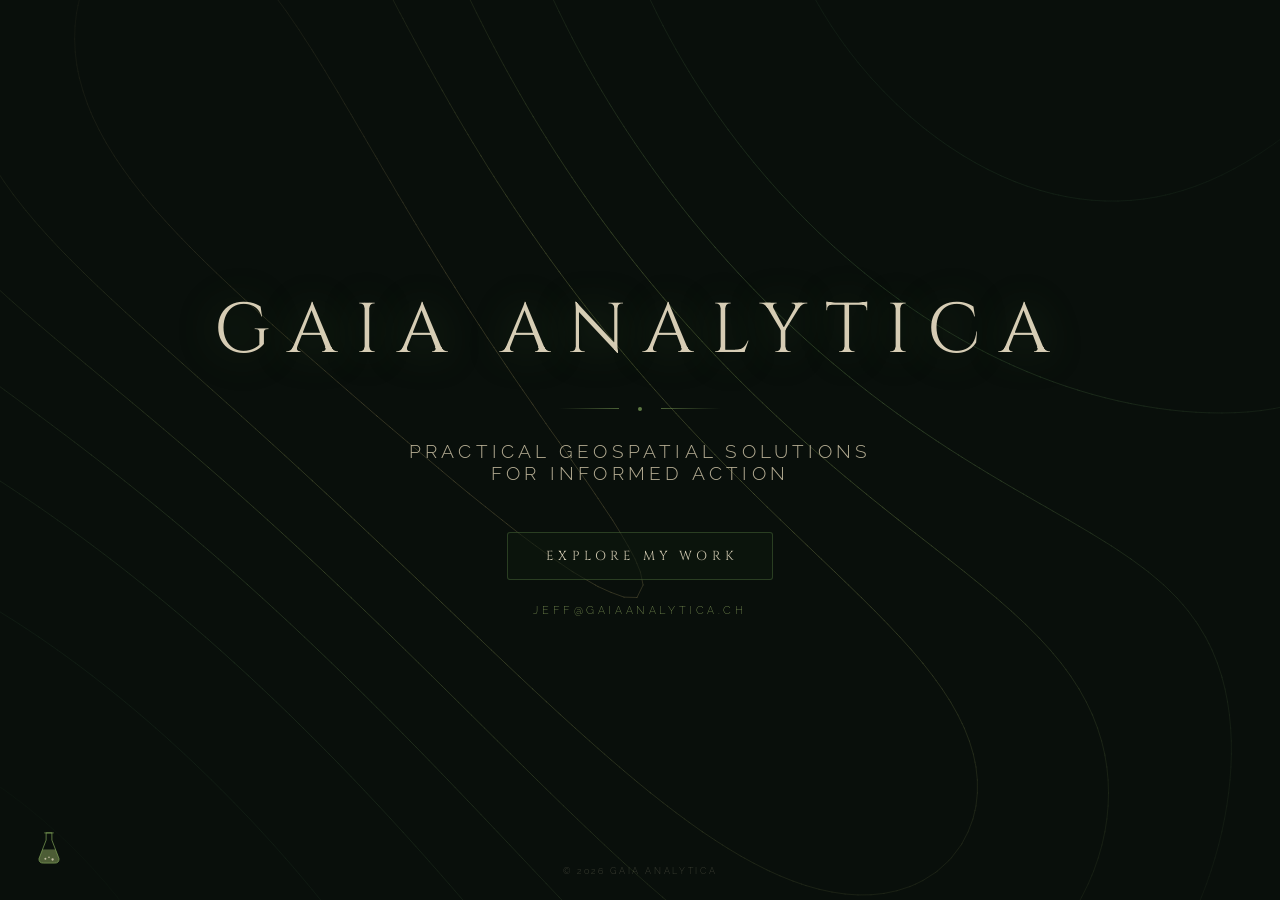
==== index.html @ 469433d1 "Add files via upload" ====
<!DOCTYPE html>
<html lang="en">
<head>
<meta charset="UTF-8">
<meta name="viewport" content="width=device-width, initial-scale=1.0">
<meta name="description" content="Practical geospatial solutions for informed action. GIS, data visualization and humanitarian mapping.">
<meta property="og:title" content="Gaia Analytica">
<meta property="og:description" content="Practical geospatial solutions for informed action.">
<meta property="og:url" content="https://gaiaanalytica.ch">
<meta property="og:type" content="website">
<meta property="og:image" content="https://gaiaanalytica.ch/og-image.jpg">
<title>Gaia Analytica</title>
<link rel="icon" type="image/svg+xml" href="favicon.svg">
<link rel="preconnect" href="https://fonts.googleapis.com">
<link rel="preconnect" href="https://fonts.gstatic.com" crossorigin>
<link href="https://fonts.googleapis.com/css2?family=Cinzel:wght@300;400&family=Raleway:wght@200;300&display=swap" rel="stylesheet">
<style>
* { margin: 0; padding: 0; box-sizing: border-box; }
html, body { width: 100%; height: 100%; overflow: hidden; background: #090f0b; }
canvas { position: fixed; top: 0; left: 0; width: 100%; height: 100%; }

.vignette {
  position: fixed; inset: 0; z-index: 5; pointer-events: none;
  background: radial-gradient(ellipse at center,
    transparent 30%,
    rgba(9,15,11,0.5) 65%,
    rgba(9,15,11,0.85) 100%);
}

.overlay {
  position: fixed; inset: 0; z-index: 10;
  display: flex; flex-direction: column;
  align-items: center; justify-content: center;
  pointer-events: none;
}

.site-name {
  font-family: 'Cinzel', serif;
  font-weight: 300;
  font-size: clamp(2.2rem, 5.5vw, 5rem);
  letter-spacing: 0.25em;
  color: rgba(225, 215, 190, 0.95);
  text-shadow: 0 2px 40px rgba(90, 130, 70, 0.4);
  text-transform: uppercase;
  text-align: center;
}

.rule {
  display: flex; align-items: center; gap: 1.2rem;
  margin: 1.8rem 0;
}
.rule-line {
  width: 60px; height: 1px;
  background: linear-gradient(to right, transparent, rgba(130,165,90,0.55));
}
.rule-line.r { transform: scaleX(-1); }
.rule-dot {
  width: 4px; height: 4px; border-radius: 50%;
  background: rgba(130, 165, 90, 0.7);
  transition: transform 0.6s ease-out, opacity 0.6s ease-out, box-shadow 0.3s ease-out;
}

.tagline {
  font-family: 'Raleway', sans-serif;
  font-weight: 300;
  font-size: clamp(0.85rem, 1.6vw, 1.2rem);
  letter-spacing: 0.22em;
  text-transform: uppercase;
  color: rgba(210, 200, 170, 0.85);
  text-align: center;
  text-shadow: 0 0 80px rgba(180, 160, 100, 0.15);
  /* max-width: 38ch;  
  margin-inline: auto;
  line-height: 1.9; */
}

.coming-soon {
  font-family: 'Raleway', sans-serif;
  font-weight: 200;
  font-size: clamp(0.5rem, 0.8vw, 0.65rem);
  letter-spacing: 0.75em;
  text-transform: uppercase;
  color: rgba(95, 125, 70, 0.65);
  margin-top: 3.5rem;
  padding-top: 1.5rem;
  border-top: 1px solid rgba(100, 140, 75, 0.2);
}

/* Subtle fade-in on load */
.overlay { animation: fadeIn 2.5s ease forwards; opacity: 0; }
@keyframes fadeIn { to { opacity: 1; } }

.page-links {
  display: flex; flex-direction: column; align-items: center; gap: 1.4rem;
  margin-top: 3rem;
  text-transform: uppercase;
  pointer-events: all;
}
.page-link {
  color: rgba(180, 210, 120, 0.72);
  text-decoration: none;
  transition: color 0.35s;
}
.page-link:hover { color: rgba(225, 215, 190, 0.95); }
.cv-button {
  font-family: 'Cinzel', serif;
  font-weight: 300;
  font-size: clamp(0.72rem, 1.15vw, 0.82rem);
  letter-spacing: 0.32em;
  color: rgba(225, 215, 190, 0.9);
  padding: 0.9rem 2.1rem 0.9rem calc(2.1rem + 0.32em);
  border: 1px solid rgba(100, 140, 75, 0.35);
  border-radius: 3px;
  background: rgba(14, 26, 16, 0.55);
  transition: color 0.35s, border-color 0.35s, background 0.35s;
}
.cv-button:hover {
  color: rgba(225, 215, 190, 1);
  border-color: rgba(130, 165, 90, 0.6);
  background: rgba(20, 36, 22, 0.7);
}
.page-email {
  font-family: 'Raleway', sans-serif;
  font-weight: 200;
  font-size: clamp(0.58rem, 0.9vw, 0.7rem);
  letter-spacing: 0.32em;
}

/* Lab beaker widget */
.lab-widget {
  position: fixed; left: 1.8rem; bottom: 1.8rem; z-index: 15;
  display: flex; flex-direction: column; align-items: flex-start;
  justify-content: flex-end; gap: 0.6rem;
}

.lab-links {
  display: flex; flex-direction: column; align-items: flex-start; gap: 0.5rem;
}
.lab-link {
  font-family: 'Raleway', sans-serif;
  font-weight: 200;
  font-size: 0.62rem;
  letter-spacing: 0.18em;
  text-transform: uppercase;
  color: rgba(180, 210, 120, 0.85);
  text-decoration: none;
  background: rgba(9, 15, 11, 0.6);
  border: 1px solid rgba(100, 140, 75, 0.3);
  border-radius: 3px;
  padding: 0.4rem 0.75rem;
  opacity: 0; transform: translateY(6px);
  pointer-events: none;
  transition: opacity 0.3s ease, transform 0.3s ease, color 0.3s ease, border-color 0.3s ease;
}
.lab-link:hover { color: rgba(225, 215, 190, 0.95); border-color: rgba(130, 165, 90, 0.5); }
.lab-widget.open .lab-link {
  opacity: 1; transform: translateY(0); pointer-events: auto;
}
.lab-link:nth-child(2) { transition-delay: 0.05s; }

.lab-beaker {
  background: none; border: none; padding: 0.3rem;
  cursor: pointer; line-height: 0;
}
.lab-beaker svg { width: 30px; height: 36px; display: block; }
.lab-beaker:hover svg, .lab-widget.open .lab-beaker svg {
  animation: labShake 0.5s ease-in-out infinite;
}

@keyframes labShake {
  0%, 100% { transform: rotate(0deg) translateX(0); }
  20% { transform: rotate(-3deg) translateX(-1px); }
  40% { transform: rotate(2deg) translateX(1px); }
  60% { transform: rotate(-2deg) translateX(-1px); }
  80% { transform: rotate(3deg) translateX(1px); }
}

.lab-bubble {
  transform-box: fill-box; transform-origin: center;
  animation: labBubble 3.6s ease-in infinite;
}
.lab-bubble.b1 { animation-delay: 0s; }
.lab-bubble.b2 { animation-delay: 1s; }
.lab-bubble.b3 { animation-delay: 2s; }
.lab-beaker:hover .lab-bubble, .lab-widget.open .lab-bubble {
  animation-duration: 1s;
}

@keyframes labBubble {
  0% { transform: translateY(0); opacity: 0; }
  15% { opacity: 0.85; }
  85% { opacity: 0.5; }
  100% { transform: translateY(-16px); opacity: 0; }
}

.copyright {
  position: fixed; left: 0; right: 0; bottom: 1.5rem; z-index: 12;
  text-align: center; pointer-events: none;
  font-family: 'Raleway', sans-serif; font-weight: 200;
  font-size: 0.55rem; letter-spacing: 0.3em; text-transform: uppercase;
  color: rgba(210, 200, 170, 0.35);
  animation: fadeIn 2.5s ease forwards; opacity: 0;
}

@media (max-width: 480px) {
  .lab-widget { left: 1.1rem; bottom: 1.1rem; }
  .lab-beaker svg { width: 26px; height: 31px; }
  .page-links { margin-top: 2.4rem; gap: 1.2rem; }
  .cv-button {
    letter-spacing: 0.24em;
    padding: 0.8rem 1.5rem 0.8rem calc(1.5rem + 0.24em);
  }
  .page-email { letter-spacing: 0.26em; }
}
</style>
</head>
<body>

<canvas id="terrain"></canvas>
<div class="vignette"></div>

<div class="overlay">
  <!-- ✏️ -->
  <div class="site-name">Gaia Analytica</div>

  <div class="rule">
    <div class="rule-line"></div>
    <div class="rule-dot"></div>
    <div class="rule-line r"></div>
  </div>

  <!-- ✏️ -->
  <div class="tagline">Practical Geospatial Solutions<br>for Informed Action</div>

  <!--
  <div class="coming-soon">Coming Soon</div>
  -->

  <div class="page-links">
    <a href="cv.html" class="page-link cv-button">Explore My Work</a>
    <a href="mailto:jeff@gaiaanalytica.ch" class="page-link page-email">jeff@gaiaanalytica.ch</a>
  </div>
</div>

<div class="lab-widget" id="labWidget">
  <div class="lab-links" id="labLinks">
    <a href="https://gaiaanalytica.ch/GuessWhere" class="lab-link">Guess Where?</a>
    <a href="https://gaiaanalytica.ch/geotrace" class="lab-link">GeoTrace</a>
  </div>
  <button class="lab-beaker" id="labBeaker" aria-label="Open lab projects" aria-expanded="false">
    <svg viewBox="0 0 40 50" fill="none">
      <defs>
        <clipPath id="flaskClip">
          <path d="M16 4 L16 14 L6 40 Q6 46 12 46 L28 46 Q34 46 34 40 L24 14 L24 4 Z"/>
        </clipPath>
      </defs>
      <rect x="6" y="27" width="28" height="19" fill="rgba(180,210,120,0.4)" clip-path="url(#flaskClip)"/>
      <circle class="lab-bubble b1" cx="15" cy="40" r="1.4" fill="rgba(225,215,190,0.8)" clip-path="url(#flaskClip)"/>
      <circle class="lab-bubble b2" cx="20" cy="38" r="1.1" fill="rgba(225,215,190,0.8)" clip-path="url(#flaskClip)"/>
      <circle class="lab-bubble b3" cx="25" cy="41" r="1.6" fill="rgba(225,215,190,0.8)" clip-path="url(#flaskClip)"/>
      <path d="M16 4 L16 14 L6 40 Q6 46 12 46 L28 46 Q34 46 34 40 L24 14 L24 4 Z"
        stroke="rgba(130,165,90,0.75)" stroke-width="1.3" stroke-linejoin="round"/>
      <line x1="14" y1="4" x2="26" y2="4" stroke="rgba(130,165,90,0.75)" stroke-width="1.3" stroke-linecap="round"/>
    </svg>
  </button>
</div>

<div class="copyright">© 2026 Gaia Analytica</div>

<script>
const canvas = document.getElementById('terrain');
const ctx = canvas.getContext('2d');
let W, H, t = 0;

function resize() {
  W = canvas.width = window.innerWidth;
  H = canvas.height = window.innerHeight;
}
window.addEventListener('resize', resize);
resize();

// Lightweight terrain field (sum of sines as cheap noise)
function field(x, y, t) {
  const s = 0.003;
  return (
    Math.sin(x * s * 1.1 + t * 0.17 + Math.cos(y * s * 0.9 - t * 0.05)) * 1.2 +
    Math.sin(y * s * 1.25 - t * 0.12 + Math.cos(x * s * 1.1 + t * 0.07)) * 0.9 +
    Math.sin((x - y) * s * 0.8 + t * 0.085) * 0.6
  );
}

// Earthy contour palette: deep forest → sage → ochre ridge
const contours = [
  { v: -1.8, rgba: [22, 44, 25, 0.82] },
  { v: -0.8, rgba: [38, 65, 42, 0.72] },
  { v:  0.1, rgba: [58, 88, 52, 0.65] },
  { v:  0.7, rgba: [82, 108, 62, 0.58] },
  { v:  1.2, rgba: [112, 132, 72, 0.5]  },
  { v:  1.6, rgba: [140, 150, 85, 0.42] },
  { v:  2.0, rgba: [165, 148, 95, 0.34] },
];

function draw() {
  ctx.fillStyle = '#090f0b';
  ctx.fillRect(0, 0, W, H);

  const res = 13;
  const cols = Math.ceil(W / res) + 2;
  const rows = Math.ceil(H / res) + 2;

  // Precompute field grid
  const g = [];
  for (let j = 0; j < rows; j++) {
    g[j] = new Float32Array(cols);
    for (let i = 0; i < cols; i++) {
      g[j][i] = field(i * res, j * res, t);
    }
  }

  // Marching squares: draw contour lines at each threshold
  for (const { v: thr, rgba: [r, gv, b, a] } of contours) {
    ctx.beginPath();
    ctx.strokeStyle = `rgba(${r},${gv},${b},${a})`;
    ctx.lineWidth = 0.75;
    ctx.lineCap = 'round';

    for (let j = 0; j < rows - 1; j++) {
      for (let i = 0; i < cols - 1; i++) {
        const x0 = i * res, y0 = j * res;
        const tl = g[j][i], tr = g[j][i+1];
        const bl = g[j+1][i], br = g[j+1][i+1];

        const pts = [];

        // Top edge
        if ((tl - thr) * (tr - thr) < 0)
          pts.push([x0 + res * (thr - tl) / (tr - tl), y0]);
        // Right edge
        if ((tr - thr) * (br - thr) < 0)
          pts.push([x0 + res, y0 + res * (thr - tr) / (br - tr)]);
        // Bottom edge
        if ((bl - thr) * (br - thr) < 0)
          pts.push([x0 + res * (thr - bl) / (br - bl), y0 + res]);
        // Left edge
        if ((tl - thr) * (bl - thr) < 0)
          pts.push([x0, y0 + res * (thr - tl) / (bl - tl)]);

        if (pts.length === 2) {
          ctx.moveTo(pts[0][0], pts[0][1]);
          ctx.lineTo(pts[1][0], pts[1][1]);
        } else if (pts.length === 4) {
          // Saddle: connect in two pairs
          ctx.moveTo(pts[0][0], pts[0][1]);
          ctx.lineTo(pts[1][0], pts[1][1]);
          ctx.moveTo(pts[2][0], pts[2][1]);
          ctx.lineTo(pts[3][0], pts[3][1]);
        }
      }
    }
    ctx.stroke();
  }
}

let lastFrame = 0;
function animate(ts) {
  requestAnimationFrame(animate);
  if (document.hidden) return;
  if (ts - lastFrame < 40) return; // ~25fps ceiling
  lastFrame = ts;
  t += 0.0084;
  draw();
}
requestAnimationFrame(animate);

  // Sticky dot movement + link hover glow
  const dot = document.querySelector('.rule-dot');
  let linkActive = false;

  document.querySelectorAll('.page-link').forEach(link => {
    link.addEventListener('mouseenter', () => {
      linkActive = true;
      dot.style.opacity = '1';
      dot.style.boxShadow = '0 0 18px 9px rgba(180, 210, 120, 0.88)';
    });
    link.addEventListener('mouseleave', () => {
      linkActive = false;
    });
  });

  document.addEventListener('mousemove', (e) => {
    if (linkActive) return;
    const pct = e.clientX / window.innerWidth;
    const offset = Math.pow(pct - 0.5, 3) * 120;
    // Keep dot visible across the full screen; dims toward edges but stays at min 0.35
    const opacity = 0.35 + 0.65 * Math.pow(Math.max(0, 1 - Math.abs(pct - 0.5) * 2), 2);
    dot.style.transform = `translateX(${offset}px)`;
    dot.style.opacity = opacity;

    // Glow when near center
    const proximity = 1 - Math.min(Math.abs(pct - 0.5) * 25, 1);
    const glowSize = proximity * 18;
    const glowOpacity = proximity * 0.9;
    dot.style.boxShadow = `0 0 ${glowSize}px ${glowSize * 0.5}px rgba(180, 210, 120, ${glowOpacity})`;
  });

  // Lab beaker toggle: click to reveal lab project links, click outside or Escape to close
  const labWidget = document.getElementById('labWidget');
  const labBeaker = document.getElementById('labBeaker');

  function closeLab() {
    labWidget.classList.remove('open');
    labBeaker.setAttribute('aria-expanded', 'false');
  }

  labBeaker.addEventListener('click', (e) => {
    e.stopPropagation();
    const isOpen = labWidget.classList.toggle('open');
    labBeaker.setAttribute('aria-expanded', String(isOpen));
  });

  document.addEventListener('click', (e) => {
    if (!labWidget.contains(e.target)) closeLab();
  });

  document.addEventListener('keydown', (e) => {
    if (e.key === 'Escape') closeLab();
  });

</script>
</body>
</html>
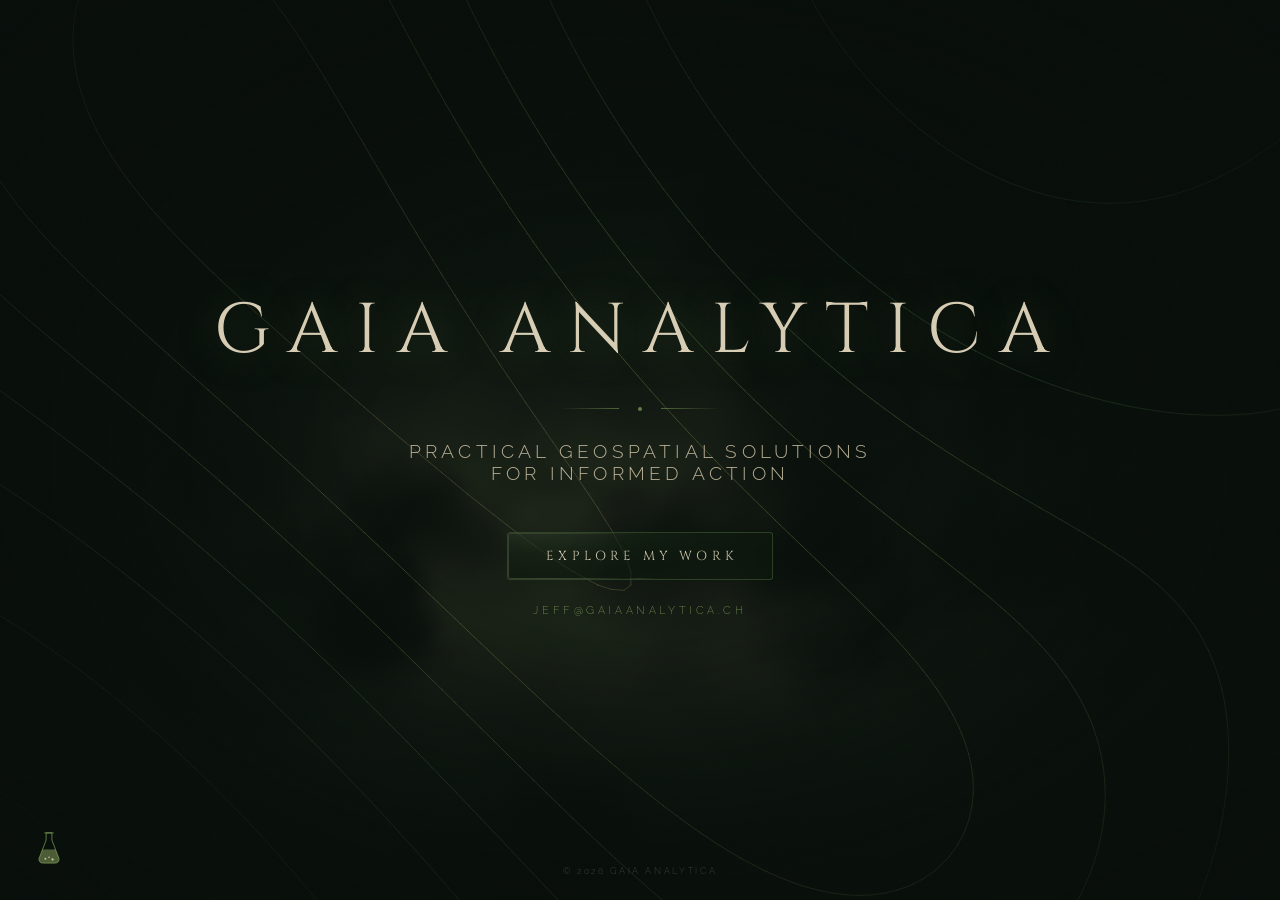
==== commit 9942390b: "Add files via upload" ====
--- a/index.html
+++ b/index.html
@@ -19,6 +19,13 @@
 html, body { width: 100%; height: 100%; overflow: hidden; background: #090f0b; }
 canvas { position: fixed; top: 0; left: 0; width: 100%; height: 100%; }
 
+#fog {
+  z-index: 3;
+  pointer-events: none;
+  mix-blend-mode: screen; /* near-black pixels are a no-op; only the
+                              glow itself adds light over the terrain */
+}
+
 .vignette {
   position: fixed; inset: 0; z-index: 5; pointer-events: none;
   background: radial-gradient(ellipse at center,
@@ -103,6 +110,9 @@
 }
 .page-link:hover { color: rgba(225, 215, 190, 0.95); }
 .cv-button {
+  position: relative;
+  isolation: isolate;
+  display: inline-block;
   font-family: 'Cinzel', serif;
   font-weight: 300;
   font-size: clamp(0.72rem, 1.15vw, 0.82rem);
@@ -112,12 +122,59 @@
   border: 1px solid rgba(100, 140, 75, 0.35);
   border-radius: 3px;
   background: rgba(14, 26, 16, 0.55);
-  transition: color 0.35s, border-color 0.35s, background 0.35s;
-}
+  box-shadow: 0 0 0 rgba(130, 165, 90, 0);
+  transition: color 0.35s, border-color 0.35s, background 0.35s, box-shadow 0.45s ease-out;
+}
+
+/* faint glass sheen in the upper-left, brightens slightly on hover;
+   a toned-down, sage-retinted take on the gaiaglow composer's glass
+   background (see gaiaglow.html for the fuller-strength original) */
+.cv-button::before {
+  content: "";
+  position: absolute; inset: 0; z-index: -1;
+  border-radius: inherit;
+  background: radial-gradient(120% 160% at 10% -20%, rgba(225, 235, 195, 0.14) 0%, rgba(130, 165, 90, 0.06) 40%, transparent 70%);
+  opacity: 0.7;
+  transition: opacity 0.4s ease;
+  pointer-events: none;
+}
+.cv-button:hover::before { opacity: 1; }
+
+/* bright rim-light ring, same conic-gradient + mask-exclude technique
+   as the gaiaglow composer's glow border, retinted sage/ochre and
+   toned down to sit quietly until hovered */
+.cv-button::after {
+  content: "";
+  position: absolute; inset: 0; z-index: 1;
+  border-radius: inherit;
+  padding: 1px;
+  background:
+    conic-gradient(from 218deg at 50% 50%,
+      rgba(130,165,90,.05) 0deg, rgba(225,215,190,.32) 38deg,
+      rgba(130,165,90,.05) 94deg, transparent 150deg, transparent 228deg,
+      rgba(130,165,90,.05) 282deg, rgba(225,215,190,.24) 326deg,
+      rgba(130,165,90,.05) 1turn);
+  filter: drop-shadow(0 0 2px rgba(225,215,190,.3)) drop-shadow(0 0 8px rgba(130,165,90,.2));
+  opacity: 0.55;
+  -webkit-mask: linear-gradient(#000 0 0) content-box, linear-gradient(#000 0 0);
+  -webkit-mask-composite: xor;
+  mask-composite: exclude;
+  pointer-events: none;
+  transition: opacity 0.4s ease, filter 0.4s ease;
+}
+.cv-button:hover::after {
+  opacity: 1;
+  filter:
+    drop-shadow(0 0 3px rgba(225,215,190,.55))
+    drop-shadow(0 0 14px rgba(130,165,90,.4))
+    drop-shadow(0 0 30px rgba(130,165,90,.22));
+}
+
 .cv-button:hover {
   color: rgba(225, 215, 190, 1);
   border-color: rgba(130, 165, 90, 0.6);
   background: rgba(20, 36, 22, 0.7);
+  box-shadow: 0 0 22px rgba(130, 165, 90, 0.18), 0 0 46px rgba(130, 165, 90, 0.1);
 }
 .page-email {
   font-family: 'Raleway', sans-serif;
@@ -217,6 +274,7 @@
 <body>
 
 <canvas id="terrain"></canvas>
+<canvas id="fog"></canvas>
 <div class="vignette"></div>
 
 <div class="overlay">
@@ -427,5 +485,308 @@
   });
 
 </script>
+
+<!--
+  ============================================================
+  Ambient fog glow — WebGL volumetric raymarch anchored to the
+  "Explore My Work" button, retinted to this page's sage/ochre
+  contour palette and blended with `mix-blend-mode: screen` over
+  the terrain canvas (so near-black pixels are a no-op and only
+  the glow itself adds light). Reacts to hovering/clicking the
+  button only; does not track the cursor elsewhere on the page.
+  ============================================================
+-->
+<script>
+(function () {
+  const FREQS = [4, 8, 16, 32];
+  const WEIGHTS = [.48, .27, .16, .09];
+  const TILE = 128;
+
+  function bilinear(grid, size, u, v) {
+    const s = u * size, o = v * size;
+    const l = Math.floor(s) % size, c = Math.floor(o) % size;
+    const d = (l + 1) % size, uu = (c + 1) % size;
+    const fx = s - Math.floor(s), fy = o - Math.floor(o);
+    const m = fx * fx * (3 - 2 * fx);
+    const h = fy * fy * (3 - 2 * fy);
+    const p = grid[c * size + l], f = grid[c * size + d];
+    const b = grid[uu * size + l], w = grid[uu * size + d];
+    const x = p + (f - p) * m;
+    return x + (b + (w - b) * m - x) * h;
+  }
+
+  function buildNoiseTexture() {
+    const layers = Array.from({ length: 4 }, (_, ch) =>
+      FREQS.map((size, fi) => {
+        let seed = (0x6d2b79f5 ^ ((ch + 1) * 0x45d9f3b) ^ ((fi + 1) * 0x9e3779b9)) >>> 0;
+        const rand = () => {
+          seed ^= seed << 13; seed >>>= 0;
+          seed ^= seed >>> 17;
+          seed ^= seed << 5; seed >>>= 0;
+          return seed / 0xffffffff;
+        };
+        const arr = new Float32Array(size * size);
+        for (let i = 0; i < arr.length; i++) arr[i] = rand();
+        return arr;
+      })
+    );
+    const tex = new Uint8Array(TILE * TILE * 4);
+    for (let y = 0; y < TILE; y++) {
+      for (let x = 0; x < TILE; x++) {
+        const u = x / TILE, v = y / TILE;
+        const px = (TILE * y + x) * 4;
+        for (let ch = 0; ch < 4; ch++) {
+          let val = 0;
+          for (let fi = 0; fi < FREQS.length; fi++) {
+            val += bilinear(layers[ch][fi], FREQS[fi], u, v) * WEIGHTS[fi];
+          }
+          val = (val - 0.5) * 1.9 + 0.5;
+          tex[px + ch] = Math.round(255 * Math.min(1, Math.max(0, val)));
+        }
+      }
+    }
+    return tex;
+  }
+  const NOISE_BYTES = buildNoiseTexture();
+
+  function compile(gl, type, src) {
+    const sh = gl.createShader(type);
+    gl.shaderSource(sh, src);
+    gl.compileShader(sh);
+    if (!gl.getShaderParameter(sh, gl.COMPILE_STATUS)) {
+      console.warn(gl.getShaderInfoLog(sh));
+      return null;
+    }
+    return sh;
+  }
+  function makeProgram(gl, vsSrc, fsSrc) {
+    const vs = compile(gl, gl.VERTEX_SHADER, vsSrc);
+    const fs = compile(gl, gl.FRAGMENT_SHADER, fsSrc);
+    const prog = gl.createProgram();
+    gl.attachShader(prog, vs);
+    gl.attachShader(prog, fs);
+    gl.linkProgram(prog);
+    if (!gl.getProgramParameter(prog, gl.LINK_STATUS)) {
+      console.warn(gl.getProgramInfoLog(prog));
+      return null;
+    }
+    return prog;
+  }
+  function makeNoiseTexture(gl) {
+    const tex = gl.createTexture();
+    gl.bindTexture(gl.TEXTURE_2D, tex);
+    gl.texParameteri(gl.TEXTURE_2D, gl.TEXTURE_WRAP_S, gl.REPEAT);
+    gl.texParameteri(gl.TEXTURE_2D, gl.TEXTURE_WRAP_T, gl.REPEAT);
+    gl.texParameteri(gl.TEXTURE_2D, gl.TEXTURE_MIN_FILTER, gl.LINEAR);
+    gl.texParameteri(gl.TEXTURE_2D, gl.TEXTURE_MAG_FILTER, gl.LINEAR);
+    gl.texImage2D(gl.TEXTURE_2D, 0, gl.RGBA, TILE, TILE, 0, gl.RGBA, gl.UNSIGNED_BYTE, NOISE_BYTES);
+    return tex;
+  }
+
+  const VERT_SRC = `
+attribute vec2 a_position;
+varying vec2 v_uv;
+void main() {
+  v_uv = a_position * 0.5 + 0.5;
+  gl_Position = vec4(a_position, 0.0, 1.0);
+}`;
+
+  // Retinted toward the page's own contour palette (deep forest ->
+  // sage -> warm ochre ridge) instead of the original neon green.
+  const SMOKE_FRAG = `
+precision highp float;
+varying vec2 v_uv;
+uniform sampler2D u_noise;
+uniform vec2 u_resolution;
+uniform float u_time;
+uniform vec4 u_emitter;
+uniform float u_focus;
+uniform float u_pulse;
+
+float hash(vec2 p) { return fract(sin(dot(p, vec2(127.1, 311.7))) * 43758.5453123); }
+
+float roundedBoxDistance(vec2 p, vec2 halfSize, float radius) {
+  vec2 edge = abs(p) - halfSize + radius;
+  return min(max(edge.x, edge.y), 0.0) + length(max(edge, 0.0)) - radius;
+}
+
+float smokeDensity(vec3 p, vec2 halfSize, float radius, float time) {
+  vec2 rise = vec2(-time * 0.021, time * 0.035);
+  vec2 depthA = vec2(p.z * 0.082, -p.z * 0.047);
+  vec4 macroNoise = texture2D(u_noise, p.xy * 0.42 + depthA + rise);
+  vec2 warp = (macroNoise.rg - 0.5) * 0.11;
+  vec4 mediumNoise = texture2D(u_noise, p.xy * 0.85 + vec2(-p.z * 0.13, p.z * 0.074) + rise * 1.7 + warp + 0.31);
+  vec4 fineNoise = texture2D(u_noise, p.xy * 1.7 + vec2(p.z * 0.21, p.z * 0.11) + rise * 2.9 - warp * 0.65 + 0.63);
+
+  float billow = macroNoise.r * 0.5 + mediumNoise.g * 0.34 + fineNoise.b * 0.16;
+  float erosion = mediumNoise.b * 0.62 + fineNoise.a * 0.38;
+  float filament = 1.0 - abs(macroNoise.g - mediumNoise.r);
+  float structure = smoothstep(0.32, 0.59, billow);
+  structure *= smoothstep(0.24, 0.64, erosion);
+  structure *= mix(0.38, 1.0, smoothstep(0.32, 0.82, filament));
+  structure *= mix(0.24, 1.0, smoothstep(0.31, 0.61, macroNoise.a));
+
+  float frameDistance = abs(roundedBoxDistance(p.xy, halfSize, radius));
+  vec2 cloudScale = max(halfSize * vec2(3.4, 5.4), vec2(0.001));
+  vec2 cloudPoint = p.xy / cloudScale;
+  float heroEnvelope = exp(-dot(cloudPoint, cloudPoint) * 0.42);
+
+  float frameEnvelope = clamp(exp(-frameDistance * 1.1) + heroEnvelope * 0.46, 0.0, 1.0);
+  float depthEnvelope = exp(-abs(p.z) * 0.68);
+  float verticalBreakup = 0.72 + 0.28 * sin(p.y * 2.1 - time * 0.22 + macroNoise.a * 4.0);
+
+  return clamp(structure * frameEnvelope * depthEnvelope * verticalBreakup, 0.0, 1.0);
+}
+
+float phaseFunction(float cosA) {
+  const float g = 0.24;
+  float g2 = g * g;
+  return (1.0 - g2) / pow(max(1.0 + g2 - 2.0 * g * cosA, 0.001), 1.5);
+}
+
+void main() {
+  float aspect = u_resolution.x / max(u_resolution.y, 1.0);
+  vec2 screenPoint = (v_uv - u_emitter.xy) * vec2(aspect, 1.0);
+  vec2 halfSize = u_emitter.zw * vec2(aspect, 1.0);
+  float radius = 0.05;
+  float time = u_time * 1.05;
+  float energy = 0.85 + u_focus * 0.3 + u_pulse * 0.22;
+
+  const float rayStart = -0.72;
+  const float rayLength = 1.44;
+  const float stepLength = rayLength / 14.0;
+  float jitter = hash(gl_FragCoord.xy);
+  float transmittance = 1.0;
+  vec3 radiance = vec3(0.0);
+
+  for (int i = 0; i < 14; i++) {
+    float rayPos = (float(i) + 0.34 + jitter * 0.32) * stepLength;
+    float depth = rayStart + rayPos;
+    vec3 sp = vec3(screenPoint, depth);
+    float density = smokeDensity(sp, halfSize, radius, time);
+
+    float edgeDist = abs(roundedBoxDistance(sp.xy, halfSize, radius));
+    float lightDist = sqrt(edgeDist * edgeDist + sp.z * sp.z * 0.58 + 0.0007);
+    float attenuation = exp(-lightDist * 3.6) / (1.0 + lightDist * lightDist * 4.2);
+
+    vec2 shadowUv = sp.xy * 0.72 + vec2(sp.z * 0.07, -sp.z * 0.04) + vec2(-time * 0.004, time * 0.007) + 0.17;
+    float shadowNoise = texture2D(u_noise, shadowUv).a;
+    float opticalShadow = exp(-density * lightDist * mix(1.8, 3.2, shadowNoise));
+    float viewCos = abs(sp.z) / max(lightDist, 0.001);
+    float phase = phaseFunction(clamp(viewCos, 0.0, 1.0));
+    float scattering = attenuation * opticalShadow * mix(0.58, 1.0, shadowNoise) * (0.54 + phase * 0.19) * energy;
+
+    // sage -> warm ochre highlight, matching the terrain's own ridge tone
+    vec3 lightColor = mix(vec3(0.05, 0.09, 0.04), vec3(0.62, 0.66, 0.42), clamp(exp(-lightDist * 8.0) * 1.1, 0.0, 1.0));
+    vec3 ambient = vec3(0.004, 0.006, 0.004);
+
+    radiance += transmittance * density * (ambient + lightColor * scattering) * stepLength * 3.0;
+    transmittance *= exp(-density * stepLength * 3.2);
+  }
+
+  float verticalVignette = smoothstep(0.0, 0.17, v_uv.y) * (1.0 - smoothstep(0.84, 1.0, v_uv.y));
+  float centeredVignette = smoothstep(1.14, 0.2, length((v_uv - u_emitter.xy) * vec2(0.72, 1.0)));
+  radiance *= mix(0.42, 1.0, verticalVignette * centeredVignette);
+
+  radiance += (hash(gl_FragCoord.xy) - 0.5) / 540.0;
+  // reduced to ~25% of original brightness (two 50% cuts)
+  radiance *= 0.25;
+  radiance = 1.0 - exp(-max(radiance, vec3(0.0)) * 3.2);
+  radiance = pow(radiance, vec3(0.86));
+
+  gl_FragColor = vec4(radiance, 1.0);
+}
+`;
+
+  const canvas = document.getElementById('fog');
+  const gl = canvas.getContext('webgl', { alpha: false, antialias: false, premultipliedAlpha: false });
+  if (!gl) return;
+
+  const prog = makeProgram(gl, VERT_SRC, SMOKE_FRAG);
+  const buf = gl.createBuffer();
+  gl.bindBuffer(gl.ARRAY_BUFFER, buf);
+  gl.bufferData(gl.ARRAY_BUFFER, new Float32Array([-1,-1, 1,-1, -1,1, -1,1, 1,-1, 1,1]), gl.STATIC_DRAW);
+  gl.useProgram(prog);
+  const posLoc = gl.getAttribLocation(prog, 'a_position');
+  gl.enableVertexAttribArray(posLoc);
+  gl.vertexAttribPointer(posLoc, 2, gl.FLOAT, false, 0, 0);
+  const tex = makeNoiseTexture(gl);
+  gl.activeTexture(gl.TEXTURE0);
+  gl.bindTexture(gl.TEXTURE_2D, tex);
+  gl.uniform1i(gl.getUniformLocation(prog, 'u_noise'), 0);
+  gl.clearColor(0, 0, 0, 1);
+
+  const u = {};
+  ['u_resolution','u_time','u_emitter','u_focus','u_pulse']
+    .forEach(n => u[n] = gl.getUniformLocation(prog, n));
+
+  const anchor = document.querySelector('.cv-button');
+  let focusTarget = 0, focusVal = 0, pulseVal = 0;
+  let start = performance.now();
+
+  if (anchor) {
+    anchor.addEventListener('mouseenter', () => focusTarget = 1);
+    anchor.addEventListener('mouseleave', () => focusTarget = 0);
+    anchor.addEventListener('click', () => pulseVal = 1);
+  }
+
+  const SMOKE_DPR_CAP = 0.65;
+  const RENDER_FPS = 24;
+  const RENDER_INTERVAL = 1000 / RENDER_FPS;
+  let lastRenderTime = 0;
+
+  let cachedAnchorRect = null;
+  function refreshLayoutCache() {
+    cachedAnchorRect = anchor ? anchor.getBoundingClientRect() : null;
+  }
+  refreshLayoutCache();
+  window.addEventListener('resize', refreshLayoutCache, { passive: true });
+  window.addEventListener('scroll', refreshLayoutCache, { passive: true });
+  new ResizeObserver(refreshLayoutCache).observe(document.body);
+
+  function resizeCanvasToDisplaySize(canvas, dprCap) {
+    const dpr = Math.min(window.devicePixelRatio || 1, dprCap);
+    const w = Math.max(1, Math.round(canvas.clientWidth * dpr));
+    const h = Math.max(1, Math.round(canvas.clientHeight * dpr));
+    if (canvas.width !== w || canvas.height !== h) { canvas.width = w; canvas.height = h; }
+  }
+
+  function frame(now) {
+    if (document.hidden) { requestAnimationFrame(frame); return; }
+    const dt = Math.min(0.05, Math.max(0.001, (now - start) / 1000));
+    start = now;
+    const t = now / 1000 * 1.05 + 6.0;
+
+    focusVal += (focusTarget - focusVal) * (1 - Math.exp(-6 * dt));
+    pulseVal = Math.max(0, pulseVal - 1.0 * dt);
+
+    if (now - lastRenderTime >= RENDER_INTERVAL) {
+      lastRenderTime = now;
+      resizeCanvasToDisplaySize(canvas, SMOKE_DPR_CAP);
+      gl.viewport(0, 0, canvas.width, canvas.height);
+
+      const stageW = window.innerWidth, stageH = window.innerHeight;
+      const r = cachedAnchorRect;
+      const emitter = r ? [
+        (r.left + r.width / 2) / stageW,
+        1 - (r.top + r.height / 2) / stageH,
+        Math.min(0.34, r.width * 0.5 / stageW * 1.6),
+        Math.min(0.26, r.height * 0.5 / stageH * 2.4),
+      ] : [0.5, 0.35, 0.3, 0.22];
+
+      gl.clear(gl.COLOR_BUFFER_BIT);
+      gl.uniform2f(u.u_resolution, canvas.width, canvas.height);
+      gl.uniform1f(u.u_time, t);
+      gl.uniform4f(u.u_emitter, emitter[0], emitter[1], emitter[2], emitter[3]);
+      gl.uniform1f(u.u_focus, focusVal);
+      gl.uniform1f(u.u_pulse, pulseVal);
+      gl.drawArrays(gl.TRIANGLES, 0, 6);
+    }
+
+    requestAnimationFrame(frame);
+  }
+  requestAnimationFrame(frame);
+})();
+</script>
 </body>
 </html>
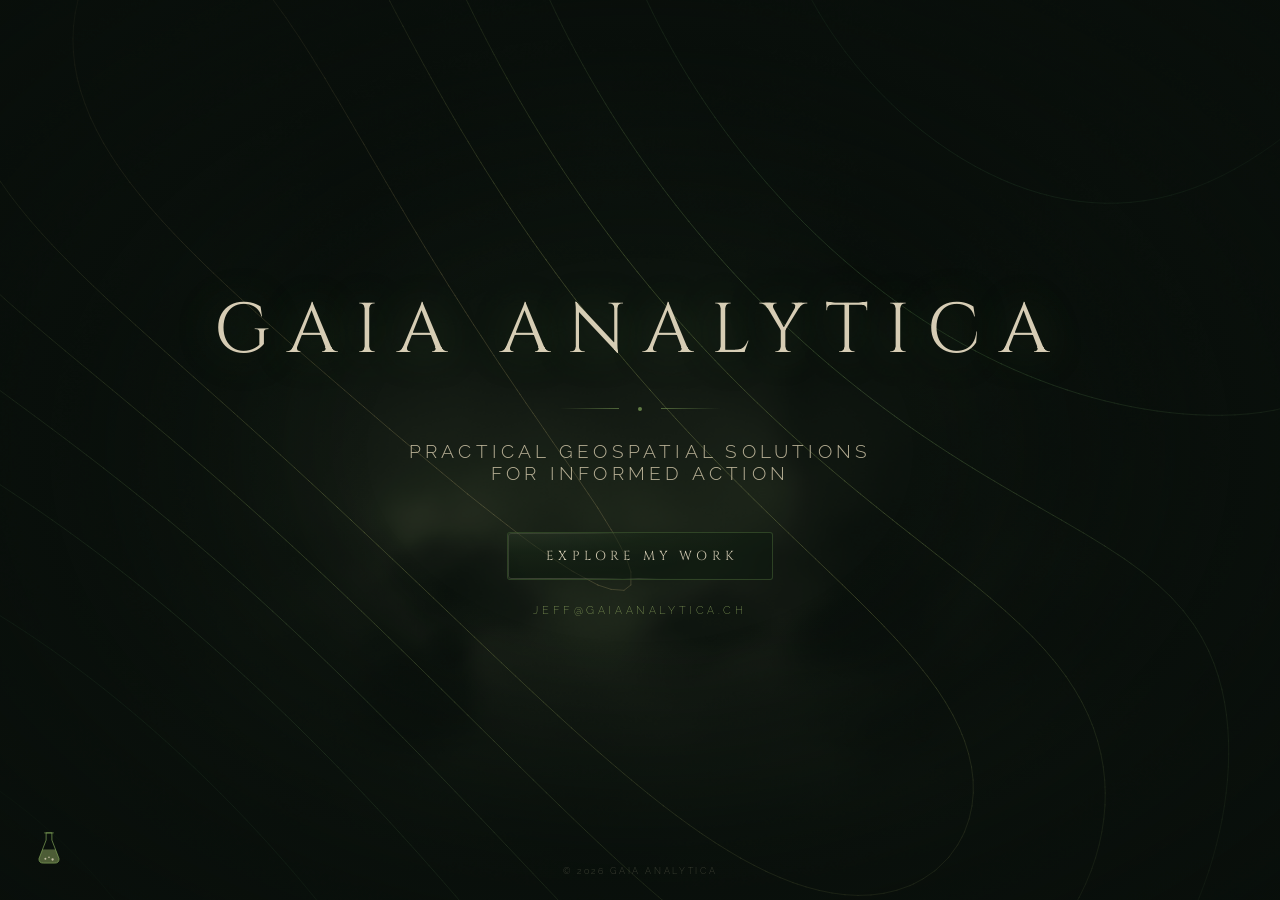
==== commit 699d34c5: "Add files via upload" ====
--- a/index.html
+++ b/index.html
@@ -1,792 +1,815 @@
-<!DOCTYPE html>
-<html lang="en">
-<head>
-<meta charset="UTF-8">
-<meta name="viewport" content="width=device-width, initial-scale=1.0">
-<meta name="description" content="Practical geospatial solutions for informed action. GIS, data visualization and humanitarian mapping.">
-<meta property="og:title" content="Gaia Analytica">
-<meta property="og:description" content="Practical geospatial solutions for informed action.">
-<meta property="og:url" content="https://gaiaanalytica.ch">
-<meta property="og:type" content="website">
-<meta property="og:image" content="https://gaiaanalytica.ch/og-image.jpg">
-<title>Gaia Analytica</title>
-<link rel="icon" type="image/svg+xml" href="favicon.svg">
-<link rel="preconnect" href="https://fonts.googleapis.com">
-<link rel="preconnect" href="https://fonts.gstatic.com" crossorigin>
-<link href="https://fonts.googleapis.com/css2?family=Cinzel:wght@300;400&family=Raleway:wght@200;300&display=swap" rel="stylesheet">
-<style>
-* { margin: 0; padding: 0; box-sizing: border-box; }
-html, body { width: 100%; height: 100%; overflow: hidden; background: #090f0b; }
-canvas { position: fixed; top: 0; left: 0; width: 100%; height: 100%; }
-
-#fog {
-  z-index: 3;
-  pointer-events: none;
-  mix-blend-mode: screen; /* near-black pixels are a no-op; only the
-                              glow itself adds light over the terrain */
-}
-
-.vignette {
-  position: fixed; inset: 0; z-index: 5; pointer-events: none;
-  background: radial-gradient(ellipse at center,
-    transparent 30%,
-    rgba(9,15,11,0.5) 65%,
-    rgba(9,15,11,0.85) 100%);
-}
-
-.overlay {
-  position: fixed; inset: 0; z-index: 10;
-  display: flex; flex-direction: column;
-  align-items: center; justify-content: center;
-  pointer-events: none;
-}
-
-.site-name {
-  font-family: 'Cinzel', serif;
-  font-weight: 300;
-  font-size: clamp(2.2rem, 5.5vw, 5rem);
-  letter-spacing: 0.25em;
-  color: rgba(225, 215, 190, 0.95);
-  text-shadow: 0 2px 40px rgba(90, 130, 70, 0.4);
-  text-transform: uppercase;
-  text-align: center;
-}
-
-.rule {
-  display: flex; align-items: center; gap: 1.2rem;
-  margin: 1.8rem 0;
-}
-.rule-line {
-  width: 60px; height: 1px;
-  background: linear-gradient(to right, transparent, rgba(130,165,90,0.55));
-}
-.rule-line.r { transform: scaleX(-1); }
-.rule-dot {
-  width: 4px; height: 4px; border-radius: 50%;
-  background: rgba(130, 165, 90, 0.7);
-  transition: transform 0.6s ease-out, opacity 0.6s ease-out, box-shadow 0.3s ease-out;
-}
-
-.tagline {
-  font-family: 'Raleway', sans-serif;
-  font-weight: 300;
-  font-size: clamp(0.85rem, 1.6vw, 1.2rem);
-  letter-spacing: 0.22em;
-  text-transform: uppercase;
-  color: rgba(210, 200, 170, 0.85);
-  text-align: center;
-  text-shadow: 0 0 80px rgba(180, 160, 100, 0.15);
-  /* max-width: 38ch;  
-  margin-inline: auto;
-  line-height: 1.9; */
-}
-
-.coming-soon {
-  font-family: 'Raleway', sans-serif;
-  font-weight: 200;
-  font-size: clamp(0.5rem, 0.8vw, 0.65rem);
-  letter-spacing: 0.75em;
-  text-transform: uppercase;
-  color: rgba(95, 125, 70, 0.65);
-  margin-top: 3.5rem;
-  padding-top: 1.5rem;
-  border-top: 1px solid rgba(100, 140, 75, 0.2);
-}
-
-/* Subtle fade-in on load */
-.overlay { animation: fadeIn 2.5s ease forwards; opacity: 0; }
-@keyframes fadeIn { to { opacity: 1; } }
-
-.page-links {
-  display: flex; flex-direction: column; align-items: center; gap: 1.4rem;
-  margin-top: 3rem;
-  text-transform: uppercase;
-  pointer-events: all;
-}
-.page-link {
-  color: rgba(180, 210, 120, 0.72);
-  text-decoration: none;
-  transition: color 0.35s;
-}
-.page-link:hover { color: rgba(225, 215, 190, 0.95); }
-.cv-button {
-  position: relative;
-  isolation: isolate;
-  display: inline-block;
-  font-family: 'Cinzel', serif;
-  font-weight: 300;
-  font-size: clamp(0.72rem, 1.15vw, 0.82rem);
-  letter-spacing: 0.32em;
-  color: rgba(225, 215, 190, 0.9);
-  padding: 0.9rem 2.1rem 0.9rem calc(2.1rem + 0.32em);
-  border: 1px solid rgba(100, 140, 75, 0.35);
-  border-radius: 3px;
-  background: rgba(14, 26, 16, 0.55);
-  box-shadow: 0 0 0 rgba(130, 165, 90, 0);
-  transition: color 0.35s, border-color 0.35s, background 0.35s, box-shadow 0.45s ease-out;
-}
-
-/* faint glass sheen in the upper-left, brightens slightly on hover;
-   a toned-down, sage-retinted take on the gaiaglow composer's glass
-   background (see gaiaglow.html for the fuller-strength original) */
-.cv-button::before {
-  content: "";
-  position: absolute; inset: 0; z-index: -1;
-  border-radius: inherit;
-  background: radial-gradient(120% 160% at 10% -20%, rgba(225, 235, 195, 0.14) 0%, rgba(130, 165, 90, 0.06) 40%, transparent 70%);
-  opacity: 0.7;
-  transition: opacity 0.4s ease;
-  pointer-events: none;
-}
-.cv-button:hover::before { opacity: 1; }
-
-/* bright rim-light ring, same conic-gradient + mask-exclude technique
-   as the gaiaglow composer's glow border, retinted sage/ochre and
-   toned down to sit quietly until hovered */
-.cv-button::after {
-  content: "";
-  position: absolute; inset: 0; z-index: 1;
-  border-radius: inherit;
-  padding: 1px;
-  background:
-    conic-gradient(from 218deg at 50% 50%,
-      rgba(130,165,90,.05) 0deg, rgba(225,215,190,.32) 38deg,
-      rgba(130,165,90,.05) 94deg, transparent 150deg, transparent 228deg,
-      rgba(130,165,90,.05) 282deg, rgba(225,215,190,.24) 326deg,
-      rgba(130,165,90,.05) 1turn);
-  filter: drop-shadow(0 0 2px rgba(225,215,190,.3)) drop-shadow(0 0 8px rgba(130,165,90,.2));
-  opacity: 0.55;
-  -webkit-mask: linear-gradient(#000 0 0) content-box, linear-gradient(#000 0 0);
-  -webkit-mask-composite: xor;
-  mask-composite: exclude;
-  pointer-events: none;
-  transition: opacity 0.4s ease, filter 0.4s ease;
-}
-.cv-button:hover::after {
-  opacity: 1;
-  filter:
-    drop-shadow(0 0 3px rgba(225,215,190,.55))
-    drop-shadow(0 0 14px rgba(130,165,90,.4))
-    drop-shadow(0 0 30px rgba(130,165,90,.22));
-}
-
-.cv-button:hover {
-  color: rgba(225, 215, 190, 1);
-  border-color: rgba(130, 165, 90, 0.6);
-  background: rgba(20, 36, 22, 0.7);
-  box-shadow: 0 0 22px rgba(130, 165, 90, 0.18), 0 0 46px rgba(130, 165, 90, 0.1);
-}
-.page-email {
-  font-family: 'Raleway', sans-serif;
-  font-weight: 200;
-  font-size: clamp(0.58rem, 0.9vw, 0.7rem);
-  letter-spacing: 0.32em;
-}
-
-/* Lab beaker widget */
-.lab-widget {
-  position: fixed; left: 1.8rem; bottom: 1.8rem; z-index: 15;
-  display: flex; flex-direction: column; align-items: flex-start;
-  justify-content: flex-end; gap: 0.6rem;
-}
-
-.lab-links {
-  display: flex; flex-direction: column; align-items: flex-start; gap: 0.5rem;
-}
-.lab-link {
-  font-family: 'Raleway', sans-serif;
-  font-weight: 200;
-  font-size: 0.62rem;
-  letter-spacing: 0.18em;
-  text-transform: uppercase;
-  color: rgba(180, 210, 120, 0.85);
-  text-decoration: none;
-  background: rgba(9, 15, 11, 0.6);
-  border: 1px solid rgba(100, 140, 75, 0.3);
-  border-radius: 3px;
-  padding: 0.4rem 0.75rem;
-  opacity: 0; transform: translateY(6px);
-  pointer-events: none;
-  transition: opacity 0.3s ease, transform 0.3s ease, color 0.3s ease, border-color 0.3s ease;
-}
-.lab-link:hover { color: rgba(225, 215, 190, 0.95); border-color: rgba(130, 165, 90, 0.5); }
-.lab-widget.open .lab-link {
-  opacity: 1; transform: translateY(0); pointer-events: auto;
-}
-.lab-link:nth-child(2) { transition-delay: 0.05s; }
-
-.lab-beaker {
-  background: none; border: none; padding: 0.3rem;
-  cursor: pointer; line-height: 0;
-}
-.lab-beaker svg { width: 30px; height: 36px; display: block; }
-.lab-beaker:hover svg, .lab-widget.open .lab-beaker svg {
-  animation: labShake 0.5s ease-in-out infinite;
-}
-
-@keyframes labShake {
-  0%, 100% { transform: rotate(0deg) translateX(0); }
-  20% { transform: rotate(-3deg) translateX(-1px); }
-  40% { transform: rotate(2deg) translateX(1px); }
-  60% { transform: rotate(-2deg) translateX(-1px); }
-  80% { transform: rotate(3deg) translateX(1px); }
-}
-
-.lab-bubble {
-  transform-box: fill-box; transform-origin: center;
-  animation: labBubble 3.6s ease-in infinite;
-}
-.lab-bubble.b1 { animation-delay: 0s; }
-.lab-bubble.b2 { animation-delay: 1s; }
-.lab-bubble.b3 { animation-delay: 2s; }
-.lab-beaker:hover .lab-bubble, .lab-widget.open .lab-bubble {
-  animation-duration: 1s;
-}
-
-@keyframes labBubble {
-  0% { transform: translateY(0); opacity: 0; }
-  15% { opacity: 0.85; }
-  85% { opacity: 0.5; }
-  100% { transform: translateY(-16px); opacity: 0; }
-}
-
-.copyright {
-  position: fixed; left: 0; right: 0; bottom: 1.5rem; z-index: 12;
-  text-align: center; pointer-events: none;
-  font-family: 'Raleway', sans-serif; font-weight: 200;
-  font-size: 0.55rem; letter-spacing: 0.3em; text-transform: uppercase;
-  color: rgba(210, 200, 170, 0.35);
-  animation: fadeIn 2.5s ease forwards; opacity: 0;
-}
-
-@media (max-width: 480px) {
-  .lab-widget { left: 1.1rem; bottom: 1.1rem; }
-  .lab-beaker svg { width: 26px; height: 31px; }
-  .page-links { margin-top: 2.4rem; gap: 1.2rem; }
-  .cv-button {
-    letter-spacing: 0.24em;
-    padding: 0.8rem 1.5rem 0.8rem calc(1.5rem + 0.24em);
-  }
-  .page-email { letter-spacing: 0.26em; }
-}
-</style>
-</head>
-<body>
-
-<canvas id="terrain"></canvas>
-<canvas id="fog"></canvas>
-<div class="vignette"></div>
-
-<div class="overlay">
-  <!-- ✏️ -->
-  <div class="site-name">Gaia Analytica</div>
-
-  <div class="rule">
-    <div class="rule-line"></div>
-    <div class="rule-dot"></div>
-    <div class="rule-line r"></div>
-  </div>
-
-  <!-- ✏️ -->
-  <div class="tagline">Practical Geospatial Solutions<br>for Informed Action</div>
-
-  <!--
-  <div class="coming-soon">Coming Soon</div>
-  -->
-
-  <div class="page-links">
-    <a href="cv.html" class="page-link cv-button">Explore My Work</a>
-    <a href="mailto:jeff@gaiaanalytica.ch" class="page-link page-email">jeff@gaiaanalytica.ch</a>
-  </div>
-</div>
-
-<div class="lab-widget" id="labWidget">
-  <div class="lab-links" id="labLinks">
-    <a href="https://gaiaanalytica.ch/GuessWhere" class="lab-link">Guess Where?</a>
-    <a href="https://gaiaanalytica.ch/geotrace" class="lab-link">GeoTrace</a>
-  </div>
-  <button class="lab-beaker" id="labBeaker" aria-label="Open lab projects" aria-expanded="false">
-    <svg viewBox="0 0 40 50" fill="none">
-      <defs>
-        <clipPath id="flaskClip">
-          <path d="M16 4 L16 14 L6 40 Q6 46 12 46 L28 46 Q34 46 34 40 L24 14 L24 4 Z"/>
-        </clipPath>
-      </defs>
-      <rect x="6" y="27" width="28" height="19" fill="rgba(180,210,120,0.4)" clip-path="url(#flaskClip)"/>
-      <circle class="lab-bubble b1" cx="15" cy="40" r="1.4" fill="rgba(225,215,190,0.8)" clip-path="url(#flaskClip)"/>
-      <circle class="lab-bubble b2" cx="20" cy="38" r="1.1" fill="rgba(225,215,190,0.8)" clip-path="url(#flaskClip)"/>
-      <circle class="lab-bubble b3" cx="25" cy="41" r="1.6" fill="rgba(225,215,190,0.8)" clip-path="url(#flaskClip)"/>
-      <path d="M16 4 L16 14 L6 40 Q6 46 12 46 L28 46 Q34 46 34 40 L24 14 L24 4 Z"
-        stroke="rgba(130,165,90,0.75)" stroke-width="1.3" stroke-linejoin="round"/>
-      <line x1="14" y1="4" x2="26" y2="4" stroke="rgba(130,165,90,0.75)" stroke-width="1.3" stroke-linecap="round"/>
-    </svg>
-  </button>
-</div>
-
-<div class="copyright">© 2026 Gaia Analytica</div>
-
-<script>
-const canvas = document.getElementById('terrain');
-const ctx = canvas.getContext('2d');
-let W, H, t = 0;
-
-function resize() {
-  W = canvas.width = window.innerWidth;
-  H = canvas.height = window.innerHeight;
-}
-window.addEventListener('resize', resize);
-resize();
-
-// Lightweight terrain field (sum of sines as cheap noise)
-function field(x, y, t) {
-  const s = 0.003;
-  return (
-    Math.sin(x * s * 1.1 + t * 0.17 + Math.cos(y * s * 0.9 - t * 0.05)) * 1.2 +
-    Math.sin(y * s * 1.25 - t * 0.12 + Math.cos(x * s * 1.1 + t * 0.07)) * 0.9 +
-    Math.sin((x - y) * s * 0.8 + t * 0.085) * 0.6
-  );
-}
-
-// Earthy contour palette: deep forest → sage → ochre ridge
-const contours = [
-  { v: -1.8, rgba: [22, 44, 25, 0.82] },
-  { v: -0.8, rgba: [38, 65, 42, 0.72] },
-  { v:  0.1, rgba: [58, 88, 52, 0.65] },
-  { v:  0.7, rgba: [82, 108, 62, 0.58] },
-  { v:  1.2, rgba: [112, 132, 72, 0.5]  },
-  { v:  1.6, rgba: [140, 150, 85, 0.42] },
-  { v:  2.0, rgba: [165, 148, 95, 0.34] },
-];
-
-function draw() {
-  ctx.fillStyle = '#090f0b';
-  ctx.fillRect(0, 0, W, H);
-
-  const res = 13;
-  const cols = Math.ceil(W / res) + 2;
-  const rows = Math.ceil(H / res) + 2;
-
-  // Precompute field grid
-  const g = [];
-  for (let j = 0; j < rows; j++) {
-    g[j] = new Float32Array(cols);
-    for (let i = 0; i < cols; i++) {
-      g[j][i] = field(i * res, j * res, t);
-    }
-  }
-
-  // Marching squares: draw contour lines at each threshold
-  for (const { v: thr, rgba: [r, gv, b, a] } of contours) {
-    ctx.beginPath();
-    ctx.strokeStyle = `rgba(${r},${gv},${b},${a})`;
-    ctx.lineWidth = 0.75;
-    ctx.lineCap = 'round';
-
-    for (let j = 0; j < rows - 1; j++) {
-      for (let i = 0; i < cols - 1; i++) {
-        const x0 = i * res, y0 = j * res;
-        const tl = g[j][i], tr = g[j][i+1];
-        const bl = g[j+1][i], br = g[j+1][i+1];
-
-        const pts = [];
-
-        // Top edge
-        if ((tl - thr) * (tr - thr) < 0)
-          pts.push([x0 + res * (thr - tl) / (tr - tl), y0]);
-        // Right edge
-        if ((tr - thr) * (br - thr) < 0)
-          pts.push([x0 + res, y0 + res * (thr - tr) / (br - tr)]);
-        // Bottom edge
-        if ((bl - thr) * (br - thr) < 0)
-          pts.push([x0 + res * (thr - bl) / (br - bl), y0 + res]);
-        // Left edge
-        if ((tl - thr) * (bl - thr) < 0)
-          pts.push([x0, y0 + res * (thr - tl) / (bl - tl)]);
-
-        if (pts.length === 2) {
-          ctx.moveTo(pts[0][0], pts[0][1]);
-          ctx.lineTo(pts[1][0], pts[1][1]);
-        } else if (pts.length === 4) {
-          // Saddle: connect in two pairs
-          ctx.moveTo(pts[0][0], pts[0][1]);
-          ctx.lineTo(pts[1][0], pts[1][1]);
-          ctx.moveTo(pts[2][0], pts[2][1]);
-          ctx.lineTo(pts[3][0], pts[3][1]);
-        }
-      }
-    }
-    ctx.stroke();
-  }
-}
-
-let lastFrame = 0;
-function animate(ts) {
-  requestAnimationFrame(animate);
-  if (document.hidden) return;
-  if (ts - lastFrame < 40) return; // ~25fps ceiling
-  lastFrame = ts;
-  t += 0.0084;
-  draw();
-}
-requestAnimationFrame(animate);
-
-  // Sticky dot movement + link hover glow
-  const dot = document.querySelector('.rule-dot');
-  let linkActive = false;
-
-  document.querySelectorAll('.page-link').forEach(link => {
-    link.addEventListener('mouseenter', () => {
-      linkActive = true;
-      dot.style.opacity = '1';
-      dot.style.boxShadow = '0 0 18px 9px rgba(180, 210, 120, 0.88)';
-    });
-    link.addEventListener('mouseleave', () => {
-      linkActive = false;
-    });
-  });
-
-  document.addEventListener('mousemove', (e) => {
-    if (linkActive) return;
-    const pct = e.clientX / window.innerWidth;
-    const offset = Math.pow(pct - 0.5, 3) * 120;
-    // Keep dot visible across the full screen; dims toward edges but stays at min 0.35
-    const opacity = 0.35 + 0.65 * Math.pow(Math.max(0, 1 - Math.abs(pct - 0.5) * 2), 2);
-    dot.style.transform = `translateX(${offset}px)`;
-    dot.style.opacity = opacity;
-
-    // Glow when near center
-    const proximity = 1 - Math.min(Math.abs(pct - 0.5) * 25, 1);
-    const glowSize = proximity * 18;
-    const glowOpacity = proximity * 0.9;
-    dot.style.boxShadow = `0 0 ${glowSize}px ${glowSize * 0.5}px rgba(180, 210, 120, ${glowOpacity})`;
-  });
-
-  // Lab beaker toggle: click to reveal lab project links, click outside or Escape to close
-  const labWidget = document.getElementById('labWidget');
-  const labBeaker = document.getElementById('labBeaker');
-
-  function closeLab() {
-    labWidget.classList.remove('open');
-    labBeaker.setAttribute('aria-expanded', 'false');
-  }
-
-  labBeaker.addEventListener('click', (e) => {
-    e.stopPropagation();
-    const isOpen = labWidget.classList.toggle('open');
-    labBeaker.setAttribute('aria-expanded', String(isOpen));
-  });
-
-  document.addEventListener('click', (e) => {
-    if (!labWidget.contains(e.target)) closeLab();
-  });
-
-  document.addEventListener('keydown', (e) => {
-    if (e.key === 'Escape') closeLab();
-  });
-
-</script>
-
-<!--
-  ============================================================
-  Ambient fog glow — WebGL volumetric raymarch anchored to the
-  "Explore My Work" button, retinted to this page's sage/ochre
-  contour palette and blended with `mix-blend-mode: screen` over
-  the terrain canvas (so near-black pixels are a no-op and only
-  the glow itself adds light). Reacts to hovering/clicking the
-  button only; does not track the cursor elsewhere on the page.
-  ============================================================
--->
-<script>
-(function () {
-  const FREQS = [4, 8, 16, 32];
-  const WEIGHTS = [.48, .27, .16, .09];
-  const TILE = 128;
-
-  function bilinear(grid, size, u, v) {
-    const s = u * size, o = v * size;
-    const l = Math.floor(s) % size, c = Math.floor(o) % size;
-    const d = (l + 1) % size, uu = (c + 1) % size;
-    const fx = s - Math.floor(s), fy = o - Math.floor(o);
-    const m = fx * fx * (3 - 2 * fx);
-    const h = fy * fy * (3 - 2 * fy);
-    const p = grid[c * size + l], f = grid[c * size + d];
-    const b = grid[uu * size + l], w = grid[uu * size + d];
-    const x = p + (f - p) * m;
-    return x + (b + (w - b) * m - x) * h;
-  }
-
-  function buildNoiseTexture() {
-    const layers = Array.from({ length: 4 }, (_, ch) =>
-      FREQS.map((size, fi) => {
-        let seed = (0x6d2b79f5 ^ ((ch + 1) * 0x45d9f3b) ^ ((fi + 1) * 0x9e3779b9)) >>> 0;
-        const rand = () => {
-          seed ^= seed << 13; seed >>>= 0;
-          seed ^= seed >>> 17;
-          seed ^= seed << 5; seed >>>= 0;
-          return seed / 0xffffffff;
-        };
-        const arr = new Float32Array(size * size);
-        for (let i = 0; i < arr.length; i++) arr[i] = rand();
-        return arr;
-      })
-    );
-    const tex = new Uint8Array(TILE * TILE * 4);
-    for (let y = 0; y < TILE; y++) {
-      for (let x = 0; x < TILE; x++) {
-        const u = x / TILE, v = y / TILE;
-        const px = (TILE * y + x) * 4;
-        for (let ch = 0; ch < 4; ch++) {
-          let val = 0;
-          for (let fi = 0; fi < FREQS.length; fi++) {
-            val += bilinear(layers[ch][fi], FREQS[fi], u, v) * WEIGHTS[fi];
-          }
-          val = (val - 0.5) * 1.9 + 0.5;
-          tex[px + ch] = Math.round(255 * Math.min(1, Math.max(0, val)));
-        }
-      }
-    }
-    return tex;
-  }
-  const NOISE_BYTES = buildNoiseTexture();
-
-  function compile(gl, type, src) {
-    const sh = gl.createShader(type);
-    gl.shaderSource(sh, src);
-    gl.compileShader(sh);
-    if (!gl.getShaderParameter(sh, gl.COMPILE_STATUS)) {
-      console.warn(gl.getShaderInfoLog(sh));
-      return null;
-    }
-    return sh;
-  }
-  function makeProgram(gl, vsSrc, fsSrc) {
-    const vs = compile(gl, gl.VERTEX_SHADER, vsSrc);
-    const fs = compile(gl, gl.FRAGMENT_SHADER, fsSrc);
-    const prog = gl.createProgram();
-    gl.attachShader(prog, vs);
-    gl.attachShader(prog, fs);
-    gl.linkProgram(prog);
-    if (!gl.getProgramParameter(prog, gl.LINK_STATUS)) {
-      console.warn(gl.getProgramInfoLog(prog));
-      return null;
-    }
-    return prog;
-  }
-  function makeNoiseTexture(gl) {
-    const tex = gl.createTexture();
-    gl.bindTexture(gl.TEXTURE_2D, tex);
-    gl.texParameteri(gl.TEXTURE_2D, gl.TEXTURE_WRAP_S, gl.REPEAT);
-    gl.texParameteri(gl.TEXTURE_2D, gl.TEXTURE_WRAP_T, gl.REPEAT);
-    gl.texParameteri(gl.TEXTURE_2D, gl.TEXTURE_MIN_FILTER, gl.LINEAR);
-    gl.texParameteri(gl.TEXTURE_2D, gl.TEXTURE_MAG_FILTER, gl.LINEAR);
-    gl.texImage2D(gl.TEXTURE_2D, 0, gl.RGBA, TILE, TILE, 0, gl.RGBA, gl.UNSIGNED_BYTE, NOISE_BYTES);
-    return tex;
-  }
-
-  const VERT_SRC = `
-attribute vec2 a_position;
-varying vec2 v_uv;
-void main() {
-  v_uv = a_position * 0.5 + 0.5;
-  gl_Position = vec4(a_position, 0.0, 1.0);
-}`;
-
-  // Retinted toward the page's own contour palette (deep forest ->
-  // sage -> warm ochre ridge) instead of the original neon green.
-  const SMOKE_FRAG = `
-precision highp float;
-varying vec2 v_uv;
-uniform sampler2D u_noise;
-uniform vec2 u_resolution;
-uniform float u_time;
-uniform vec4 u_emitter;
-uniform float u_focus;
-uniform float u_pulse;
-
-float hash(vec2 p) { return fract(sin(dot(p, vec2(127.1, 311.7))) * 43758.5453123); }
-
-float roundedBoxDistance(vec2 p, vec2 halfSize, float radius) {
-  vec2 edge = abs(p) - halfSize + radius;
-  return min(max(edge.x, edge.y), 0.0) + length(max(edge, 0.0)) - radius;
-}
-
-float smokeDensity(vec3 p, vec2 halfSize, float radius, float time) {
-  vec2 rise = vec2(-time * 0.021, time * 0.035);
-  vec2 depthA = vec2(p.z * 0.082, -p.z * 0.047);
-  vec4 macroNoise = texture2D(u_noise, p.xy * 0.42 + depthA + rise);
-  vec2 warp = (macroNoise.rg - 0.5) * 0.11;
-  vec4 mediumNoise = texture2D(u_noise, p.xy * 0.85 + vec2(-p.z * 0.13, p.z * 0.074) + rise * 1.7 + warp + 0.31);
-  vec4 fineNoise = texture2D(u_noise, p.xy * 1.7 + vec2(p.z * 0.21, p.z * 0.11) + rise * 2.9 - warp * 0.65 + 0.63);
-
-  float billow = macroNoise.r * 0.5 + mediumNoise.g * 0.34 + fineNoise.b * 0.16;
-  float erosion = mediumNoise.b * 0.62 + fineNoise.a * 0.38;
-  float filament = 1.0 - abs(macroNoise.g - mediumNoise.r);
-  float structure = smoothstep(0.32, 0.59, billow);
-  structure *= smoothstep(0.24, 0.64, erosion);
-  structure *= mix(0.38, 1.0, smoothstep(0.32, 0.82, filament));
-  structure *= mix(0.24, 1.0, smoothstep(0.31, 0.61, macroNoise.a));
-
-  float frameDistance = abs(roundedBoxDistance(p.xy, halfSize, radius));
-  vec2 cloudScale = max(halfSize * vec2(3.4, 5.4), vec2(0.001));
-  vec2 cloudPoint = p.xy / cloudScale;
-  float heroEnvelope = exp(-dot(cloudPoint, cloudPoint) * 0.42);
-
-  float frameEnvelope = clamp(exp(-frameDistance * 1.1) + heroEnvelope * 0.46, 0.0, 1.0);
-  float depthEnvelope = exp(-abs(p.z) * 0.68);
-  float verticalBreakup = 0.72 + 0.28 * sin(p.y * 2.1 - time * 0.22 + macroNoise.a * 4.0);
-
-  return clamp(structure * frameEnvelope * depthEnvelope * verticalBreakup, 0.0, 1.0);
-}
-
-float phaseFunction(float cosA) {
-  const float g = 0.24;
-  float g2 = g * g;
-  return (1.0 - g2) / pow(max(1.0 + g2 - 2.0 * g * cosA, 0.001), 1.5);
-}
-
-void main() {
-  float aspect = u_resolution.x / max(u_resolution.y, 1.0);
-  vec2 screenPoint = (v_uv - u_emitter.xy) * vec2(aspect, 1.0);
-  vec2 halfSize = u_emitter.zw * vec2(aspect, 1.0);
-  float radius = 0.05;
-  float time = u_time * 1.05;
-  float energy = 0.85 + u_focus * 0.3 + u_pulse * 0.22;
-
-  const float rayStart = -0.72;
-  const float rayLength = 1.44;
-  const float stepLength = rayLength / 14.0;
-  float jitter = hash(gl_FragCoord.xy);
-  float transmittance = 1.0;
-  vec3 radiance = vec3(0.0);
-
-  for (int i = 0; i < 14; i++) {
-    float rayPos = (float(i) + 0.34 + jitter * 0.32) * stepLength;
-    float depth = rayStart + rayPos;
-    vec3 sp = vec3(screenPoint, depth);
-    float density = smokeDensity(sp, halfSize, radius, time);
-
-    float edgeDist = abs(roundedBoxDistance(sp.xy, halfSize, radius));
-    float lightDist = sqrt(edgeDist * edgeDist + sp.z * sp.z * 0.58 + 0.0007);
-    float attenuation = exp(-lightDist * 3.6) / (1.0 + lightDist * lightDist * 4.2);
-
-    vec2 shadowUv = sp.xy * 0.72 + vec2(sp.z * 0.07, -sp.z * 0.04) + vec2(-time * 0.004, time * 0.007) + 0.17;
-    float shadowNoise = texture2D(u_noise, shadowUv).a;
-    float opticalShadow = exp(-density * lightDist * mix(1.8, 3.2, shadowNoise));
-    float viewCos = abs(sp.z) / max(lightDist, 0.001);
-    float phase = phaseFunction(clamp(viewCos, 0.0, 1.0));
-    float scattering = attenuation * opticalShadow * mix(0.58, 1.0, shadowNoise) * (0.54 + phase * 0.19) * energy;
-
-    // sage -> warm ochre highlight, matching the terrain's own ridge tone
-    vec3 lightColor = mix(vec3(0.05, 0.09, 0.04), vec3(0.62, 0.66, 0.42), clamp(exp(-lightDist * 8.0) * 1.1, 0.0, 1.0));
-    vec3 ambient = vec3(0.004, 0.006, 0.004);
-
-    radiance += transmittance * density * (ambient + lightColor * scattering) * stepLength * 3.0;
-    transmittance *= exp(-density * stepLength * 3.2);
-  }
-
-  float verticalVignette = smoothstep(0.0, 0.17, v_uv.y) * (1.0 - smoothstep(0.84, 1.0, v_uv.y));
-  float centeredVignette = smoothstep(1.14, 0.2, length((v_uv - u_emitter.xy) * vec2(0.72, 1.0)));
-  radiance *= mix(0.42, 1.0, verticalVignette * centeredVignette);
-
-  radiance += (hash(gl_FragCoord.xy) - 0.5) / 540.0;
-  // reduced to ~25% of original brightness (two 50% cuts)
-  radiance *= 0.25;
-  radiance = 1.0 - exp(-max(radiance, vec3(0.0)) * 3.2);
-  radiance = pow(radiance, vec3(0.86));
-
-  gl_FragColor = vec4(radiance, 1.0);
-}
-`;
-
-  const canvas = document.getElementById('fog');
-  const gl = canvas.getContext('webgl', { alpha: false, antialias: false, premultipliedAlpha: false });
-  if (!gl) return;
-
-  const prog = makeProgram(gl, VERT_SRC, SMOKE_FRAG);
-  const buf = gl.createBuffer();
-  gl.bindBuffer(gl.ARRAY_BUFFER, buf);
-  gl.bufferData(gl.ARRAY_BUFFER, new Float32Array([-1,-1, 1,-1, -1,1, -1,1, 1,-1, 1,1]), gl.STATIC_DRAW);
-  gl.useProgram(prog);
-  const posLoc = gl.getAttribLocation(prog, 'a_position');
-  gl.enableVertexAttribArray(posLoc);
-  gl.vertexAttribPointer(posLoc, 2, gl.FLOAT, false, 0, 0);
-  const tex = makeNoiseTexture(gl);
-  gl.activeTexture(gl.TEXTURE0);
-  gl.bindTexture(gl.TEXTURE_2D, tex);
-  gl.uniform1i(gl.getUniformLocation(prog, 'u_noise'), 0);
-  gl.clearColor(0, 0, 0, 1);
-
-  const u = {};
-  ['u_resolution','u_time','u_emitter','u_focus','u_pulse']
-    .forEach(n => u[n] = gl.getUniformLocation(prog, n));
-
-  const anchor = document.querySelector('.cv-button');
-  let focusTarget = 0, focusVal = 0, pulseVal = 0;
-  let start = performance.now();
-
-  if (anchor) {
-    anchor.addEventListener('mouseenter', () => focusTarget = 1);
-    anchor.addEventListener('mouseleave', () => focusTarget = 0);
-    anchor.addEventListener('click', () => pulseVal = 1);
-  }
-
-  const SMOKE_DPR_CAP = 0.65;
-  const RENDER_FPS = 24;
-  const RENDER_INTERVAL = 1000 / RENDER_FPS;
-  let lastRenderTime = 0;
-
-  let cachedAnchorRect = null;
-  function refreshLayoutCache() {
-    cachedAnchorRect = anchor ? anchor.getBoundingClientRect() : null;
-  }
-  refreshLayoutCache();
-  window.addEventListener('resize', refreshLayoutCache, { passive: true });
-  window.addEventListener('scroll', refreshLayoutCache, { passive: true });
-  new ResizeObserver(refreshLayoutCache).observe(document.body);
-
-  function resizeCanvasToDisplaySize(canvas, dprCap) {
-    const dpr = Math.min(window.devicePixelRatio || 1, dprCap);
-    const w = Math.max(1, Math.round(canvas.clientWidth * dpr));
-    const h = Math.max(1, Math.round(canvas.clientHeight * dpr));
-    if (canvas.width !== w || canvas.height !== h) { canvas.width = w; canvas.height = h; }
-  }
-
-  function frame(now) {
-    if (document.hidden) { requestAnimationFrame(frame); return; }
-    const dt = Math.min(0.05, Math.max(0.001, (now - start) / 1000));
-    start = now;
-    const t = now / 1000 * 1.05 + 6.0;
-
-    focusVal += (focusTarget - focusVal) * (1 - Math.exp(-6 * dt));
-    pulseVal = Math.max(0, pulseVal - 1.0 * dt);
-
-    if (now - lastRenderTime >= RENDER_INTERVAL) {
-      lastRenderTime = now;
-      resizeCanvasToDisplaySize(canvas, SMOKE_DPR_CAP);
-      gl.viewport(0, 0, canvas.width, canvas.height);
-
-      const stageW = window.innerWidth, stageH = window.innerHeight;
-      const r = cachedAnchorRect;
-      const emitter = r ? [
-        (r.left + r.width / 2) / stageW,
-        1 - (r.top + r.height / 2) / stageH,
-        Math.min(0.34, r.width * 0.5 / stageW * 1.6),
-        Math.min(0.26, r.height * 0.5 / stageH * 2.4),
-      ] : [0.5, 0.35, 0.3, 0.22];
-
-      gl.clear(gl.COLOR_BUFFER_BIT);
-      gl.uniform2f(u.u_resolution, canvas.width, canvas.height);
-      gl.uniform1f(u.u_time, t);
-      gl.uniform4f(u.u_emitter, emitter[0], emitter[1], emitter[2], emitter[3]);
-      gl.uniform1f(u.u_focus, focusVal);
-      gl.uniform1f(u.u_pulse, pulseVal);
-      gl.drawArrays(gl.TRIANGLES, 0, 6);
-    }
-
-    requestAnimationFrame(frame);
-  }
-  requestAnimationFrame(frame);
-})();
-</script>
-</body>
-</html>
+<!DOCTYPE html>
+<html lang="en">
+<head>
+<meta charset="UTF-8">
+<meta name="viewport" content="width=device-width, initial-scale=1.0">
+<meta name="description" content="Practical geospatial solutions for informed action. GIS, data visualization and humanitarian mapping.">
+<meta property="og:title" content="Gaia Analytica">
+<meta property="og:description" content="Practical geospatial solutions for informed action.">
+<meta property="og:url" content="https://gaiaanalytica.ch">
+<meta property="og:type" content="website">
+<meta property="og:image" content="https://gaiaanalytica.ch/og-image.jpg">
+<title>Gaia Analytica</title>
+<link rel="icon" type="image/svg+xml" href="favicon.svg">
+<link rel="preconnect" href="https://fonts.googleapis.com">
+<link rel="preconnect" href="https://fonts.gstatic.com" crossorigin>
+<link href="https://fonts.googleapis.com/css2?family=Cinzel:wght@300;400&family=Raleway:wght@200;300&display=swap" rel="stylesheet">
+<style>
+* { margin: 0; padding: 0; box-sizing: border-box; }
+html, body { width: 100%; height: 100%; overflow: hidden; background: #090f0b; }
+canvas { position: fixed; top: 0; left: 0; width: 100%; height: 100%; }
+
+#fog {
+  z-index: 3;
+  pointer-events: none;
+  mix-blend-mode: screen; /* near-black pixels are a no-op; only the
+                              glow itself adds light over the terrain */
+}
+
+.vignette {
+  position: fixed; inset: 0; z-index: 5; pointer-events: none;
+  background: radial-gradient(ellipse at center,
+    transparent 30%,
+    rgba(9,15,11,0.5) 65%,
+    rgba(9,15,11,0.85) 100%);
+}
+
+.overlay {
+  position: fixed; inset: 0; z-index: 10;
+  display: flex; flex-direction: column;
+  align-items: center; justify-content: center;
+  pointer-events: none;
+}
+
+.site-name {
+  font-family: 'Cinzel', serif;
+  font-weight: 300;
+  font-size: clamp(2.2rem, 5.5vw, 5rem);
+  letter-spacing: 0.25em;
+  color: rgba(225, 215, 190, 0.95);
+  text-shadow: 0 2px 40px rgba(90, 130, 70, 0.4);
+  text-transform: uppercase;
+  text-align: center;
+}
+
+.rule {
+  display: flex; align-items: center; gap: 1.2rem;
+  margin: 1.8rem 0;
+}
+.rule-line {
+  width: 60px; height: 1px;
+  background: linear-gradient(to right, transparent, rgba(130,165,90,0.55));
+}
+.rule-line.r { transform: scaleX(-1); }
+.rule-dot {
+  width: 4px; height: 4px; border-radius: 50%;
+  background: rgba(130, 165, 90, 0.7);
+  transition: transform 0.6s ease-out, opacity 0.6s ease-out, box-shadow 0.3s ease-out;
+}
+
+.tagline {
+  font-family: 'Raleway', sans-serif;
+  font-weight: 300;
+  font-size: clamp(0.85rem, 1.6vw, 1.2rem);
+  letter-spacing: 0.22em;
+  text-transform: uppercase;
+  color: rgba(210, 200, 170, 0.85);
+  text-align: center;
+  text-shadow: 0 0 80px rgba(180, 160, 100, 0.15);
+  /* max-width: 38ch;  
+  margin-inline: auto;
+  line-height: 1.9; */
+}
+
+.coming-soon {
+  font-family: 'Raleway', sans-serif;
+  font-weight: 200;
+  font-size: clamp(0.5rem, 0.8vw, 0.65rem);
+  letter-spacing: 0.75em;
+  text-transform: uppercase;
+  color: rgba(95, 125, 70, 0.65);
+  margin-top: 3.5rem;
+  padding-top: 1.5rem;
+  border-top: 1px solid rgba(100, 140, 75, 0.2);
+}
+
+/* Subtle fade-in on load */
+.overlay { animation: fadeIn 2.5s ease forwards; opacity: 0; }
+@keyframes fadeIn { to { opacity: 1; } }
+
+.page-links {
+  display: flex; flex-direction: column; align-items: center; gap: 1.4rem;
+  margin-top: 3rem;
+  text-transform: uppercase;
+  pointer-events: all;
+}
+.page-link {
+  color: rgba(180, 210, 120, 0.72);
+  text-decoration: none;
+  transition: color 0.35s;
+}
+.page-link:hover { color: rgba(225, 215, 190, 0.95); }
+.cv-button {
+  position: relative;
+  isolation: isolate;
+  display: inline-block;
+  font-family: 'Cinzel', serif;
+  font-weight: 300;
+  font-size: clamp(0.72rem, 1.15vw, 0.82rem);
+  letter-spacing: 0.32em;
+  color: rgba(225, 215, 190, 0.9);
+  padding: 0.9rem 2.1rem 0.9rem calc(2.1rem + 0.32em);
+  border: 1px solid rgba(100, 140, 75, 0.35);
+  border-radius: 3px;
+  background: rgba(14, 26, 16, 0.55);
+  box-shadow: 0 0 0 rgba(130, 165, 90, 0);
+  transition: color 0.35s, border-color 0.35s, background 0.35s, box-shadow 0.45s ease-out;
+}
+
+/* faint glass sheen in the upper-left, brightens slightly on hover;
+   a toned-down, sage-retinted take on the gaiaglow composer's glass
+   background (see gaiaglow.html for the fuller-strength original) */
+.cv-button::before {
+  content: "";
+  position: absolute; inset: 0; z-index: -1;
+  border-radius: inherit;
+  background: radial-gradient(120% 160% at 10% -20%, rgba(225, 235, 195, 0.14) 0%, rgba(130, 165, 90, 0.06) 40%, transparent 70%);
+  opacity: 0.7;
+  transition: opacity 0.4s ease;
+  pointer-events: none;
+}
+.cv-button:hover::before { opacity: 1; }
+
+/* bright rim-light ring, same conic-gradient + mask-exclude technique
+   as the gaiaglow composer's glow border, retinted sage/ochre and
+   toned down to sit quietly until hovered */
+.cv-button::after {
+  content: "";
+  position: absolute; inset: 0; z-index: 1;
+  border-radius: inherit;
+  padding: 1px;
+  background:
+    conic-gradient(from 218deg at 50% 50%,
+      rgba(130,165,90,.05) 0deg, rgba(225,215,190,.32) 38deg,
+      rgba(130,165,90,.05) 94deg, transparent 150deg, transparent 228deg,
+      rgba(130,165,90,.05) 282deg, rgba(225,215,190,.24) 326deg,
+      rgba(130,165,90,.05) 1turn);
+  filter: drop-shadow(0 0 2px rgba(225,215,190,.3)) drop-shadow(0 0 8px rgba(130,165,90,.2));
+  opacity: 0.55;
+  -webkit-mask: linear-gradient(#000 0 0) content-box, linear-gradient(#000 0 0);
+  -webkit-mask-composite: xor;
+  mask-composite: exclude;
+  pointer-events: none;
+  transition: opacity 0.4s ease, filter 0.4s ease;
+}
+.cv-button:hover::after {
+  opacity: 1;
+  filter:
+    drop-shadow(0 0 3px rgba(225,215,190,.55))
+    drop-shadow(0 0 14px rgba(130,165,90,.4))
+    drop-shadow(0 0 30px rgba(130,165,90,.22));
+}
+
+.cv-button:hover {
+  color: rgba(225, 215, 190, 1);
+  border-color: rgba(130, 165, 90, 0.6);
+  background: rgba(20, 36, 22, 0.7);
+  box-shadow: 0 0 22px rgba(130, 165, 90, 0.18), 0 0 46px rgba(130, 165, 90, 0.1);
+}
+.page-email {
+  font-family: 'Raleway', sans-serif;
+  font-weight: 200;
+  font-size: clamp(0.58rem, 0.9vw, 0.7rem);
+  letter-spacing: 0.32em;
+}
+
+/* Lab beaker widget */
+.lab-widget {
+  position: fixed; left: 1.8rem; bottom: 1.8rem; z-index: 15;
+  display: flex; flex-direction: column; align-items: flex-start;
+  justify-content: flex-end; gap: 0.6rem;
+}
+
+.lab-links {
+  display: flex; flex-direction: column; align-items: flex-start; gap: 0.5rem;
+}
+.lab-link {
+  font-family: 'Raleway', sans-serif;
+  font-weight: 200;
+  font-size: 0.62rem;
+  letter-spacing: 0.18em;
+  text-transform: uppercase;
+  color: rgba(180, 210, 120, 0.85);
+  text-decoration: none;
+  background: rgba(9, 15, 11, 0.6);
+  border: 1px solid rgba(100, 140, 75, 0.3);
+  border-radius: 3px;
+  padding: 0.4rem 0.75rem;
+  opacity: 0; transform: translateY(6px);
+  pointer-events: none;
+  transition: opacity 0.3s ease, transform 0.3s ease, color 0.3s ease, border-color 0.3s ease;
+}
+.lab-link:hover { color: rgba(225, 215, 190, 0.95); border-color: rgba(130, 165, 90, 0.5); }
+.lab-widget.open .lab-link {
+  opacity: 1; transform: translateY(0); pointer-events: auto;
+}
+.lab-link:nth-child(2) { transition-delay: 0.05s; }
+
+.lab-beaker {
+  background: none; border: none; padding: 0.3rem;
+  cursor: pointer; line-height: 0;
+}
+.lab-beaker svg { width: 30px; height: 36px; display: block; }
+.lab-beaker:hover svg, .lab-widget.open .lab-beaker svg {
+  animation: labShake 0.5s ease-in-out infinite;
+}
+
+@keyframes labShake {
+  0%, 100% { transform: rotate(0deg) translateX(0); }
+  20% { transform: rotate(-3deg) translateX(-1px); }
+  40% { transform: rotate(2deg) translateX(1px); }
+  60% { transform: rotate(-2deg) translateX(-1px); }
+  80% { transform: rotate(3deg) translateX(1px); }
+}
+
+.lab-bubble {
+  transform-box: fill-box; transform-origin: center;
+  animation: labBubble 3.6s ease-in infinite;
+}
+.lab-bubble.b1 { animation-delay: 0s; }
+.lab-bubble.b2 { animation-delay: 1s; }
+.lab-bubble.b3 { animation-delay: 2s; }
+.lab-beaker:hover .lab-bubble, .lab-widget.open .lab-bubble {
+  animation-duration: 1s;
+}
+
+@keyframes labBubble {
+  0% { transform: translateY(0); opacity: 0; }
+  15% { opacity: 0.85; }
+  85% { opacity: 0.5; }
+  100% { transform: translateY(-16px); opacity: 0; }
+}
+
+.copyright {
+  position: fixed; left: 0; right: 0; bottom: 1.5rem; z-index: 12;
+  text-align: center; pointer-events: none;
+  font-family: 'Raleway', sans-serif; font-weight: 200;
+  font-size: 0.55rem; letter-spacing: 0.3em; text-transform: uppercase;
+  color: rgba(210, 200, 170, 0.35);
+  animation: fadeIn 2.5s ease forwards; opacity: 0;
+}
+
+@media (max-width: 480px) {
+  .lab-widget { left: 1.1rem; bottom: 1.1rem; }
+  .lab-beaker svg { width: 26px; height: 31px; }
+  .page-links { margin-top: 2.4rem; gap: 1.2rem; }
+  .cv-button {
+    letter-spacing: 0.24em;
+    padding: 0.8rem 1.5rem 0.8rem calc(1.5rem + 0.24em);
+  }
+  .page-email { letter-spacing: 0.26em; }
+}
+</style>
+</head>
+<body>
+
+<canvas id="terrain"></canvas>
+<canvas id="fog"></canvas>
+<div class="vignette"></div>
+
+<div class="overlay">
+  <!-- ✏️ -->
+  <div class="site-name">Gaia Analytica</div>
+
+  <div class="rule">
+    <div class="rule-line"></div>
+    <div class="rule-dot"></div>
+    <div class="rule-line r"></div>
+  </div>
+
+  <!-- ✏️ -->
+  <div class="tagline">Practical Geospatial Solutions<br>for Informed Action</div>
+
+  <!--
+  <div class="coming-soon">Coming Soon</div>
+  -->
+
+  <div class="page-links">
+    <a href="cv.html" class="page-link cv-button">Explore My Work</a>
+    <a href="mailto:jeff@gaiaanalytica.ch" class="page-link page-email">jeff@gaiaanalytica.ch</a>
+  </div>
+</div>
+
+<div class="lab-widget" id="labWidget">
+  <div class="lab-links" id="labLinks">
+    <a href="https://gaiaanalytica.ch/GuessWhere" class="lab-link">Guess Where?</a>
+    <a href="https://gaiaanalytica.ch/geotrace" class="lab-link">GeoTrace</a>
+  </div>
+  <button class="lab-beaker" id="labBeaker" aria-label="Open lab projects" aria-expanded="false">
+    <svg viewBox="0 0 40 50" fill="none">
+      <defs>
+        <clipPath id="flaskClip">
+          <path d="M16 4 L16 14 L6 40 Q6 46 12 46 L28 46 Q34 46 34 40 L24 14 L24 4 Z"/>
+        </clipPath>
+      </defs>
+      <rect x="6" y="27" width="28" height="19" fill="rgba(180,210,120,0.4)" clip-path="url(#flaskClip)"/>
+      <circle class="lab-bubble b1" cx="15" cy="40" r="1.4" fill="rgba(225,215,190,0.8)" clip-path="url(#flaskClip)"/>
+      <circle class="lab-bubble b2" cx="20" cy="38" r="1.1" fill="rgba(225,215,190,0.8)" clip-path="url(#flaskClip)"/>
+      <circle class="lab-bubble b3" cx="25" cy="41" r="1.6" fill="rgba(225,215,190,0.8)" clip-path="url(#flaskClip)"/>
+      <path d="M16 4 L16 14 L6 40 Q6 46 12 46 L28 46 Q34 46 34 40 L24 14 L24 4 Z"
+        stroke="rgba(130,165,90,0.75)" stroke-width="1.3" stroke-linejoin="round"/>
+      <line x1="14" y1="4" x2="26" y2="4" stroke="rgba(130,165,90,0.75)" stroke-width="1.3" stroke-linecap="round"/>
+    </svg>
+  </button>
+</div>
+
+<div class="copyright">© 2026 Gaia Analytica</div>
+
+<script>
+const canvas = document.getElementById('terrain');
+const ctx = canvas.getContext('2d');
+let W, H, t = 0;
+
+function resize() {
+  W = canvas.width = window.innerWidth;
+  H = canvas.height = window.innerHeight;
+}
+window.addEventListener('resize', resize);
+resize();
+
+// Lightweight terrain field (sum of sines as cheap noise)
+function field(x, y, t) {
+  const s = 0.003;
+  return (
+    Math.sin(x * s * 1.1 + t * 0.17 + Math.cos(y * s * 0.9 - t * 0.05)) * 1.2 +
+    Math.sin(y * s * 1.25 - t * 0.12 + Math.cos(x * s * 1.1 + t * 0.07)) * 0.9 +
+    Math.sin((x - y) * s * 0.8 + t * 0.085) * 0.6
+  );
+}
+
+// Earthy contour palette: deep forest → sage → ochre ridge
+const contours = [
+  { v: -1.8, rgba: [22, 44, 25, 0.82] },
+  { v: -0.8, rgba: [38, 65, 42, 0.72] },
+  { v:  0.1, rgba: [58, 88, 52, 0.65] },
+  { v:  0.7, rgba: [82, 108, 62, 0.58] },
+  { v:  1.2, rgba: [112, 132, 72, 0.5]  },
+  { v:  1.6, rgba: [140, 150, 85, 0.42] },
+  { v:  2.0, rgba: [165, 148, 95, 0.34] },
+];
+
+function draw() {
+  ctx.fillStyle = '#090f0b';
+  ctx.fillRect(0, 0, W, H);
+
+  const res = 13;
+  const cols = Math.ceil(W / res) + 2;
+  const rows = Math.ceil(H / res) + 2;
+
+  // Precompute field grid
+  const g = [];
+  for (let j = 0; j < rows; j++) {
+    g[j] = new Float32Array(cols);
+    for (let i = 0; i < cols; i++) {
+      g[j][i] = field(i * res, j * res, t);
+    }
+  }
+
+  // Marching squares: draw contour lines at each threshold
+  for (const { v: thr, rgba: [r, gv, b, a] } of contours) {
+    ctx.beginPath();
+    ctx.strokeStyle = `rgba(${r},${gv},${b},${a})`;
+    ctx.lineWidth = 0.75;
+    ctx.lineCap = 'round';
+
+    for (let j = 0; j < rows - 1; j++) {
+      for (let i = 0; i < cols - 1; i++) {
+        const x0 = i * res, y0 = j * res;
+        const tl = g[j][i], tr = g[j][i+1];
+        const bl = g[j+1][i], br = g[j+1][i+1];
+
+        const pts = [];
+
+        // Top edge
+        if ((tl - thr) * (tr - thr) < 0)
+          pts.push([x0 + res * (thr - tl) / (tr - tl), y0]);
+        // Right edge
+        if ((tr - thr) * (br - thr) < 0)
+          pts.push([x0 + res, y0 + res * (thr - tr) / (br - tr)]);
+        // Bottom edge
+        if ((bl - thr) * (br - thr) < 0)
+          pts.push([x0 + res * (thr - bl) / (br - bl), y0 + res]);
+        // Left edge
+        if ((tl - thr) * (bl - thr) < 0)
+          pts.push([x0, y0 + res * (thr - tl) / (bl - tl)]);
+
+        if (pts.length === 2) {
+          ctx.moveTo(pts[0][0], pts[0][1]);
+          ctx.lineTo(pts[1][0], pts[1][1]);
+        } else if (pts.length === 4) {
+          // Saddle: connect in two pairs
+          ctx.moveTo(pts[0][0], pts[0][1]);
+          ctx.lineTo(pts[1][0], pts[1][1]);
+          ctx.moveTo(pts[2][0], pts[2][1]);
+          ctx.lineTo(pts[3][0], pts[3][1]);
+        }
+      }
+    }
+    ctx.stroke();
+  }
+}
+
+let lastFrame = 0;
+function animate(ts) {
+  requestAnimationFrame(animate);
+  if (document.hidden) return;
+  if (ts - lastFrame < 40) return; // ~25fps ceiling
+  lastFrame = ts;
+  t += 0.0084;
+  draw();
+}
+requestAnimationFrame(animate);
+
+  // Sticky dot movement + link hover glow
+  const dot = document.querySelector('.rule-dot');
+  let linkActive = false;
+
+  document.querySelectorAll('.page-link:not(.cv-button)').forEach(link => {
+    link.addEventListener('mouseenter', () => {
+      linkActive = true;
+      dot.style.opacity = '1';
+      dot.style.boxShadow = '0 0 18px 9px rgba(180, 210, 120, 0.88)';
+    });
+    link.addEventListener('mouseleave', () => {
+      linkActive = false;
+      dot.style.boxShadow = '';
+    });
+  });
+
+  document.addEventListener('mousemove', (e) => {
+    if (linkActive) return;
+    const pct = e.clientX / window.innerWidth;
+    const offset = Math.pow(pct - 0.5, 3) * 120;
+    // Keep dot visible across the full screen; dims toward edges but stays at min 0.35
+    const opacity = 0.35 + 0.65 * Math.pow(Math.max(0, 1 - Math.abs(pct - 0.5) * 2), 2);
+    dot.style.transform = `translateX(${offset}px)`;
+    dot.style.opacity = opacity;
+  });
+
+  // Lab beaker toggle: click to reveal lab project links, click outside or Escape to close
+  const labWidget = document.getElementById('labWidget');
+  const labBeaker = document.getElementById('labBeaker');
+
+  function closeLab() {
+    labWidget.classList.remove('open');
+    labBeaker.setAttribute('aria-expanded', 'false');
+  }
+
+  labBeaker.addEventListener('click', (e) => {
+    e.stopPropagation();
+    const isOpen = labWidget.classList.toggle('open');
+    labBeaker.setAttribute('aria-expanded', String(isOpen));
+  });
+
+  document.addEventListener('click', (e) => {
+    if (!labWidget.contains(e.target)) closeLab();
+  });
+
+  document.addEventListener('keydown', (e) => {
+    if (e.key === 'Escape') closeLab();
+  });
+
+</script>
+
+<!--
+  ============================================================
+  Ambient fog glow — WebGL volumetric raymarch anchored to the
+  "Explore My Work" button, retinted to this page's sage/ochre
+  contour palette and blended with `mix-blend-mode: screen` over
+  the terrain canvas (so near-black pixels are a no-op and only
+  the glow itself adds light). Reacts to hovering/clicking the
+  button only; does not track the cursor elsewhere on the page.
+  On hover, a wind term also builds and blows the fog apart and
+  clear of the box, echoing the "chaos into clarity" pitch; it
+  settles back once the cursor leaves.
+  ============================================================
+-->
+<script>
+(function () {
+  const FREQS = [4, 8, 16, 32];
+  const WEIGHTS = [.48, .27, .16, .09];
+  const TILE = 128;
+
+  function bilinear(grid, size, u, v) {
+    const s = u * size, o = v * size;
+    const l = Math.floor(s) % size, c = Math.floor(o) % size;
+    const d = (l + 1) % size, uu = (c + 1) % size;
+    const fx = s - Math.floor(s), fy = o - Math.floor(o);
+    const m = fx * fx * (3 - 2 * fx);
+    const h = fy * fy * (3 - 2 * fy);
+    const p = grid[c * size + l], f = grid[c * size + d];
+    const b = grid[uu * size + l], w = grid[uu * size + d];
+    const x = p + (f - p) * m;
+    return x + (b + (w - b) * m - x) * h;
+  }
+
+  function buildNoiseTexture() {
+    const layers = Array.from({ length: 4 }, (_, ch) =>
+      FREQS.map((size, fi) => {
+        let seed = (0x6d2b79f5 ^ ((ch + 1) * 0x45d9f3b) ^ ((fi + 1) * 0x9e3779b9)) >>> 0;
+        const rand = () => {
+          seed ^= seed << 13; seed >>>= 0;
+          seed ^= seed >>> 17;
+          seed ^= seed << 5; seed >>>= 0;
+          return seed / 0xffffffff;
+        };
+        const arr = new Float32Array(size * size);
+        for (let i = 0; i < arr.length; i++) arr[i] = rand();
+        return arr;
+      })
+    );
+    const tex = new Uint8Array(TILE * TILE * 4);
+    for (let y = 0; y < TILE; y++) {
+      for (let x = 0; x < TILE; x++) {
+        const u = x / TILE, v = y / TILE;
+        const px = (TILE * y + x) * 4;
+        for (let ch = 0; ch < 4; ch++) {
+          let val = 0;
+          for (let fi = 0; fi < FREQS.length; fi++) {
+            val += bilinear(layers[ch][fi], FREQS[fi], u, v) * WEIGHTS[fi];
+          }
+          val = (val - 0.5) * 1.9 + 0.5;
+          tex[px + ch] = Math.round(255 * Math.min(1, Math.max(0, val)));
+        }
+      }
+    }
+    return tex;
+  }
+  const NOISE_BYTES = buildNoiseTexture();
+
+  function compile(gl, type, src) {
+    const sh = gl.createShader(type);
+    gl.shaderSource(sh, src);
+    gl.compileShader(sh);
+    if (!gl.getShaderParameter(sh, gl.COMPILE_STATUS)) {
+      console.warn(gl.getShaderInfoLog(sh));
+      return null;
+    }
+    return sh;
+  }
+  function makeProgram(gl, vsSrc, fsSrc) {
+    const vs = compile(gl, gl.VERTEX_SHADER, vsSrc);
+    const fs = compile(gl, gl.FRAGMENT_SHADER, fsSrc);
+    const prog = gl.createProgram();
+    gl.attachShader(prog, vs);
+    gl.attachShader(prog, fs);
+    gl.linkProgram(prog);
+    if (!gl.getProgramParameter(prog, gl.LINK_STATUS)) {
+      console.warn(gl.getProgramInfoLog(prog));
+      return null;
+    }
+    return prog;
+  }
+  function makeNoiseTexture(gl) {
+    const tex = gl.createTexture();
+    gl.bindTexture(gl.TEXTURE_2D, tex);
+    gl.texParameteri(gl.TEXTURE_2D, gl.TEXTURE_WRAP_S, gl.REPEAT);
+    gl.texParameteri(gl.TEXTURE_2D, gl.TEXTURE_WRAP_T, gl.REPEAT);
+    gl.texParameteri(gl.TEXTURE_2D, gl.TEXTURE_MIN_FILTER, gl.LINEAR);
+    gl.texParameteri(gl.TEXTURE_2D, gl.TEXTURE_MAG_FILTER, gl.LINEAR);
+    gl.texImage2D(gl.TEXTURE_2D, 0, gl.RGBA, TILE, TILE, 0, gl.RGBA, gl.UNSIGNED_BYTE, NOISE_BYTES);
+    return tex;
+  }
+
+  const VERT_SRC = `
+attribute vec2 a_position;
+varying vec2 v_uv;
+void main() {
+  v_uv = a_position * 0.5 + 0.5;
+  gl_Position = vec4(a_position, 0.0, 1.0);
+}`;
+
+  // Retinted toward the page's own contour palette (deep forest ->
+  // sage -> warm ochre ridge) instead of the original neon green.
+  const SMOKE_FRAG = `
+precision highp float;
+varying vec2 v_uv;
+uniform sampler2D u_noise;
+uniform vec2 u_resolution;
+uniform float u_time;
+uniform vec4 u_emitter;
+uniform float u_focus;
+uniform float u_pulse;
+uniform float u_wind;
+
+float hash(vec2 p) { return fract(sin(dot(p, vec2(127.1, 311.7))) * 43758.5453123); }
+
+float roundedBoxDistance(vec2 p, vec2 halfSize, float radius) {
+  vec2 edge = abs(p) - halfSize + radius;
+  return min(max(edge.x, edge.y), 0.0) + length(max(edge, 0.0)) - radius;
+}
+
+float smokeDensity(vec3 p, vec2 halfSize, float radius, float time, vec2 windOffset) {
+  vec2 rise = vec2(-time * 0.021, time * 0.035) + windOffset * 0.6;
+  vec2 depthA = vec2(p.z * 0.082, -p.z * 0.047);
+  vec4 macroNoise = texture2D(u_noise, p.xy * 0.42 + depthA + rise);
+  vec2 warp = (macroNoise.rg - 0.5) * 0.11;
+  vec4 mediumNoise = texture2D(u_noise, p.xy * 0.85 + vec2(-p.z * 0.13, p.z * 0.074) + rise * 1.7 + warp + 0.31);
+  vec4 fineNoise = texture2D(u_noise, p.xy * 1.7 + vec2(p.z * 0.21, p.z * 0.11) + rise * 2.9 - warp * 0.65 + 0.63);
+
+  float billow = macroNoise.r * 0.5 + mediumNoise.g * 0.34 + fineNoise.b * 0.16;
+  float erosion = mediumNoise.b * 0.62 + fineNoise.a * 0.38;
+  float filament = 1.0 - abs(macroNoise.g - mediumNoise.r);
+  float structure = smoothstep(0.32, 0.59, billow);
+  structure *= smoothstep(0.24, 0.64, erosion);
+  structure *= mix(0.38, 1.0, smoothstep(0.32, 0.82, filament));
+  structure *= mix(0.24, 1.0, smoothstep(0.31, 0.61, macroNoise.a));
+
+  // Wind dispersal: hovering the button builds up a gust (windOffset) that
+  // shatters the cloud into wisps and thins it, while the envelope below
+  // carries those wisps bodily away from the box, like a puff dissolving.
+  float windAmt = clamp(length(windOffset), 0.0, 1.0);
+  vec4 shatterNoise = texture2D(u_noise, p.xy * 2.6 + windOffset * 1.3 + 0.91);
+  float shatter = smoothstep(0.2, 0.85, shatterNoise.r);
+  structure *= mix(1.0, shatter, windAmt * 0.85);
+  structure *= mix(1.0, 0.28, windAmt);
+
+  vec2 driftedP = p.xy - windOffset;
+  float frameDistance = abs(roundedBoxDistance(driftedP, halfSize, radius));
+  vec2 cloudScale = max(halfSize * vec2(3.4, 5.4), vec2(0.001));
+  vec2 cloudPoint = driftedP / cloudScale;
+  float heroEnvelope = exp(-dot(cloudPoint, cloudPoint) * 0.42);
+
+  float frameEnvelope = clamp(exp(-frameDistance * 1.1) + heroEnvelope * 0.46, 0.0, 1.0);
+  float depthEnvelope = exp(-abs(p.z) * 0.68);
+  float verticalBreakup = 0.72 + 0.28 * sin(p.y * 2.1 - time * 0.22 + macroNoise.a * 4.0);
+
+  return clamp(structure * frameEnvelope * depthEnvelope * verticalBreakup, 0.0, 1.0);
+}
+
+float phaseFunction(float cosA) {
+  const float g = 0.24;
+  float g2 = g * g;
+  return (1.0 - g2) / pow(max(1.0 + g2 - 2.0 * g * cosA, 0.001), 1.5);
+}
+
+void main() {
+  float aspect = u_resolution.x / max(u_resolution.y, 1.0);
+  vec2 screenPoint = (v_uv - u_emitter.xy) * vec2(aspect, 1.0);
+  vec2 halfSize = u_emitter.zw * vec2(aspect, 1.0);
+  float radius = 0.05;
+  float time = u_time * 1.05;
+  float energy = 0.85 + u_focus * 0.3 + u_pulse * 0.22;
+
+  // Gentle upward-and-right gust; magnitude grows the longer the button
+  // stays hovered, carrying the dispersing fog up and clear of the box.
+  const vec2 WIND_DIR = vec2(0.33, 0.945);
+  vec2 windOffset = WIND_DIR * u_wind;
+
+  const float rayStart = -0.72;
+  const float rayLength = 1.44;
+  const float stepLength = rayLength / 14.0;
+  float jitter = hash(gl_FragCoord.xy);
+  float transmittance = 1.0;
+  vec3 radiance = vec3(0.0);
+
+  for (int i = 0; i < 14; i++) {
+    float rayPos = (float(i) + 0.34 + jitter * 0.32) * stepLength;
+    float depth = rayStart + rayPos;
+    vec3 sp = vec3(screenPoint, depth);
+    float density = smokeDensity(sp, halfSize, radius, time, windOffset);
+
+    float edgeDist = abs(roundedBoxDistance(sp.xy, halfSize, radius));
+    float lightDist = sqrt(edgeDist * edgeDist + sp.z * sp.z * 0.58 + 0.0007);
+    float attenuation = exp(-lightDist * 3.6) / (1.0 + lightDist * lightDist * 4.2);
+
+    vec2 shadowUv = sp.xy * 0.72 + vec2(sp.z * 0.07, -sp.z * 0.04) + vec2(-time * 0.004, time * 0.007) + 0.17;
+    float shadowNoise = texture2D(u_noise, shadowUv).a;
+    float opticalShadow = exp(-density * lightDist * mix(1.8, 3.2, shadowNoise));
+    float viewCos = abs(sp.z) / max(lightDist, 0.001);
+    float phase = phaseFunction(clamp(viewCos, 0.0, 1.0));
+    float scattering = attenuation * opticalShadow * mix(0.58, 1.0, shadowNoise) * (0.54 + phase * 0.19) * energy;
+
+    // sage -> warm ochre highlight, matching the terrain's own ridge tone
+    vec3 lightColor = mix(vec3(0.05, 0.09, 0.04), vec3(0.62, 0.66, 0.42), clamp(exp(-lightDist * 8.0) * 1.1, 0.0, 1.0));
+    vec3 ambient = vec3(0.004, 0.006, 0.004);
+
+    radiance += transmittance * density * (ambient + lightColor * scattering) * stepLength * 3.0;
+    transmittance *= exp(-density * stepLength * 3.2);
+  }
+
+  float verticalVignette = smoothstep(0.0, 0.17, v_uv.y) * (1.0 - smoothstep(0.84, 1.0, v_uv.y));
+  float centeredVignette = smoothstep(1.14, 0.2, length((v_uv - u_emitter.xy) * vec2(0.72, 1.0)));
+  radiance *= mix(0.42, 1.0, verticalVignette * centeredVignette);
+
+  radiance += (hash(gl_FragCoord.xy) - 0.5) / 540.0;
+  // reduced to ~25% of original brightness (two 50% cuts)
+  radiance *= 0.25;
+  radiance = 1.0 - exp(-max(radiance, vec3(0.0)) * 3.2);
+  radiance = pow(radiance, vec3(0.86));
+
+  gl_FragColor = vec4(radiance, 1.0);
+}
+`;
+
+  const canvas = document.getElementById('fog');
+  const gl = canvas.getContext('webgl', { alpha: false, antialias: false, premultipliedAlpha: false });
+  if (!gl) return;
+
+  const prog = makeProgram(gl, VERT_SRC, SMOKE_FRAG);
+  const buf = gl.createBuffer();
+  gl.bindBuffer(gl.ARRAY_BUFFER, buf);
+  gl.bufferData(gl.ARRAY_BUFFER, new Float32Array([-1,-1, 1,-1, -1,1, -1,1, 1,-1, 1,1]), gl.STATIC_DRAW);
+  gl.useProgram(prog);
+  const posLoc = gl.getAttribLocation(prog, 'a_position');
+  gl.enableVertexAttribArray(posLoc);
+  gl.vertexAttribPointer(posLoc, 2, gl.FLOAT, false, 0, 0);
+  const tex = makeNoiseTexture(gl);
+  gl.activeTexture(gl.TEXTURE0);
+  gl.bindTexture(gl.TEXTURE_2D, tex);
+  gl.uniform1i(gl.getUniformLocation(prog, 'u_noise'), 0);
+  gl.clearColor(0, 0, 0, 1);
+
+  const u = {};
+  ['u_resolution','u_time','u_emitter','u_focus','u_pulse','u_wind']
+    .forEach(n => u[n] = gl.getUniformLocation(prog, n));
+
+  const anchor = document.querySelector('.cv-button');
+  let focusTarget = 0, focusVal = 0, pulseVal = 0, windVal = 0;
+  let start = performance.now();
+
+  if (anchor) {
+    anchor.addEventListener('mouseenter', () => focusTarget = 1);
+    anchor.addEventListener('mouseleave', () => focusTarget = 0);
+    anchor.addEventListener('click', () => pulseVal = 1);
+  }
+
+  const SMOKE_DPR_CAP = 0.65;
+  const RENDER_FPS = 24;
+  const RENDER_INTERVAL = 1000 / RENDER_FPS;
+  let lastRenderTime = 0;
+
+  let cachedAnchorRect = null;
+  function refreshLayoutCache() {
+    cachedAnchorRect = anchor ? anchor.getBoundingClientRect() : null;
+  }
+  refreshLayoutCache();
+  window.addEventListener('resize', refreshLayoutCache, { passive: true });
+  window.addEventListener('scroll', refreshLayoutCache, { passive: true });
+  new ResizeObserver(refreshLayoutCache).observe(document.body);
+
+  function resizeCanvasToDisplaySize(canvas, dprCap) {
+    const dpr = Math.min(window.devicePixelRatio || 1, dprCap);
+    const w = Math.max(1, Math.round(canvas.clientWidth * dpr));
+    const h = Math.max(1, Math.round(canvas.clientHeight * dpr));
+    if (canvas.width !== w || canvas.height !== h) { canvas.width = w; canvas.height = h; }
+  }
+
+  function frame(now) {
+    if (document.hidden) { requestAnimationFrame(frame); return; }
+    const dt = Math.min(0.05, Math.max(0.001, (now - start) / 1000));
+    start = now;
+    const t = now / 1000 * 1.05 + 6.0;
+
+    focusVal += (focusTarget - focusVal) * (1 - Math.exp(-6 * dt));
+    pulseVal = Math.max(0, pulseVal - 1.0 * dt);
+    // Wind builds while hovered (puff blows the fog clear over ~1.3s); once
+    // the cursor leaves it isn't forced back, it just eases off slowly so
+    // the fog reforms at the same unhurried pace it does on page load.
+    if (focusTarget) {
+      windVal = Math.min(2.2, windVal + dt * 0.75);
+    } else {
+      windVal *= Math.exp(-0.22 * dt);
+    }
+
+    if (now - lastRenderTime >= RENDER_INTERVAL) {
+      lastRenderTime = now;
+      resizeCanvasToDisplaySize(canvas, SMOKE_DPR_CAP);
+      gl.viewport(0, 0, canvas.width, canvas.height);
+
+      const stageW = window.innerWidth, stageH = window.innerHeight;
+      const r = cachedAnchorRect;
+      const emitter = r ? [
+        (r.left + r.width / 2) / stageW,
+        1 - (r.top + r.height / 2) / stageH,
+        Math.min(0.34, r.width * 0.5 / stageW * 1.6),
+        Math.min(0.26, r.height * 0.5 / stageH * 2.4),
+      ] : [0.5, 0.35, 0.3, 0.22];
+
+      gl.clear(gl.COLOR_BUFFER_BIT);
+      gl.uniform2f(u.u_resolution, canvas.width, canvas.height);
+      gl.uniform1f(u.u_time, t);
+      gl.uniform4f(u.u_emitter, emitter[0], emitter[1], emitter[2], emitter[3]);
+      gl.uniform1f(u.u_focus, focusVal);
+      gl.uniform1f(u.u_pulse, pulseVal);
+      gl.uniform1f(u.u_wind, windVal);
+      gl.drawArrays(gl.TRIANGLES, 0, 6);
+    }
+
+    requestAnimationFrame(frame);
+  }
+  requestAnimationFrame(frame);
+})();
+</script>
+</body>
+</html>
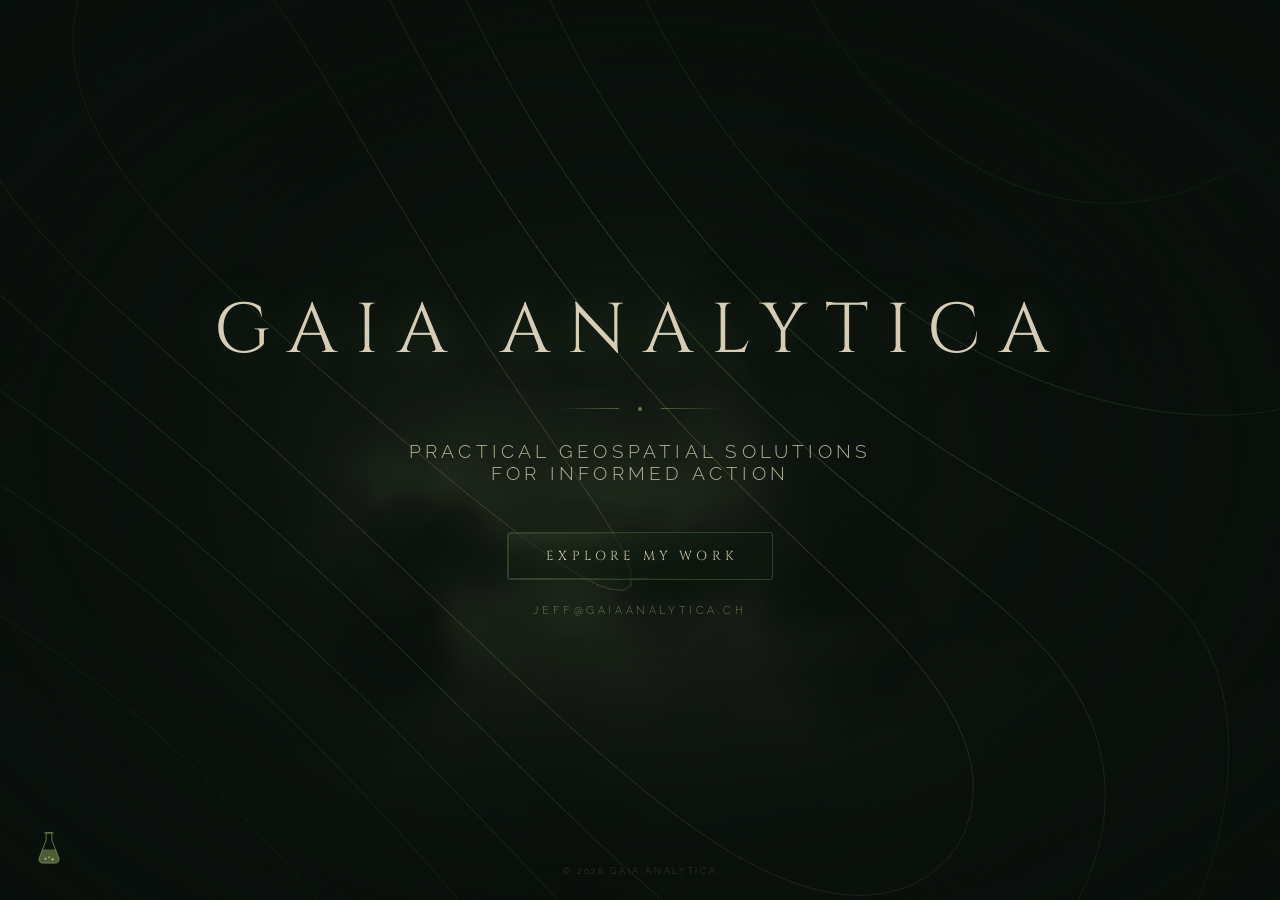
==== commit 17352466: "Add files via upload" ====
--- a/index.html
+++ b/index.html
@@ -10,6 +10,7 @@
 <meta property="og:type" content="website">
 <meta property="og:image" content="https://gaiaanalytica.ch/og-image.jpg">
 <title>Gaia Analytica</title>
+<link rel="canonical" href="https://gaiaanalytica.ch/">
 <link rel="icon" type="image/svg+xml" href="favicon.svg">
 <link rel="preconnect" href="https://fonts.googleapis.com">
 <link rel="preconnect" href="https://fonts.gstatic.com" crossorigin>
@@ -279,7 +280,7 @@
 
 <div class="overlay">
   <!-- ✏️ -->
-  <div class="site-name">Gaia Analytica</div>
+  <h1 class="site-name">Gaia Analytica</h1>
 
   <div class="rule">
     <div class="rule-line"></div>
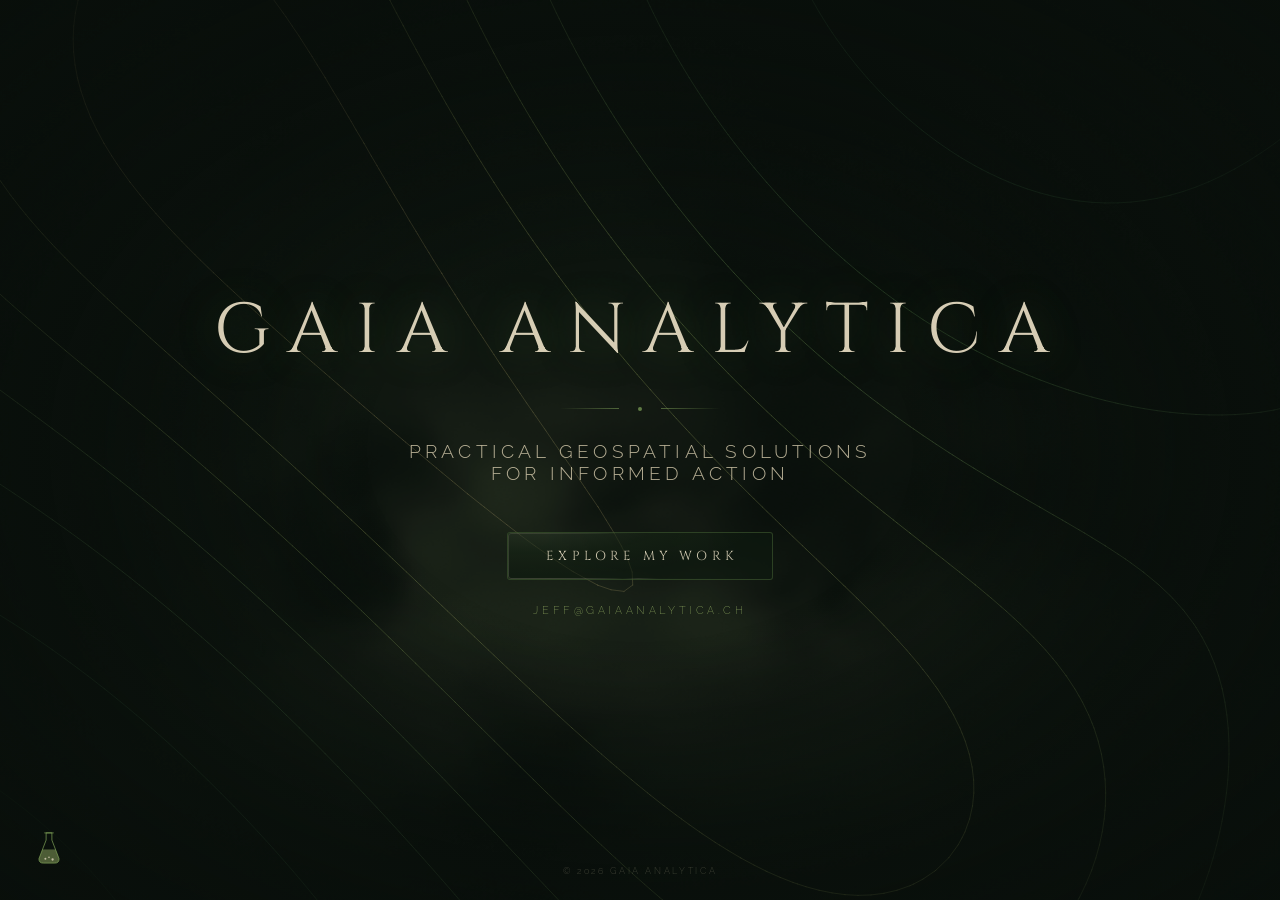
==== commit 36037098: "Add files via upload" ====
--- a/index.html
+++ b/index.html
@@ -296,7 +296,7 @@
   -->
 
   <div class="page-links">
-    <a href="cv.html" class="page-link cv-button">Explore My Work</a>
+    <a href="cv" class="page-link cv-button">Explore My Work</a>
     <a href="mailto:jeff@gaiaanalytica.ch" class="page-link page-email">jeff@gaiaanalytica.ch</a>
   </div>
 </div>
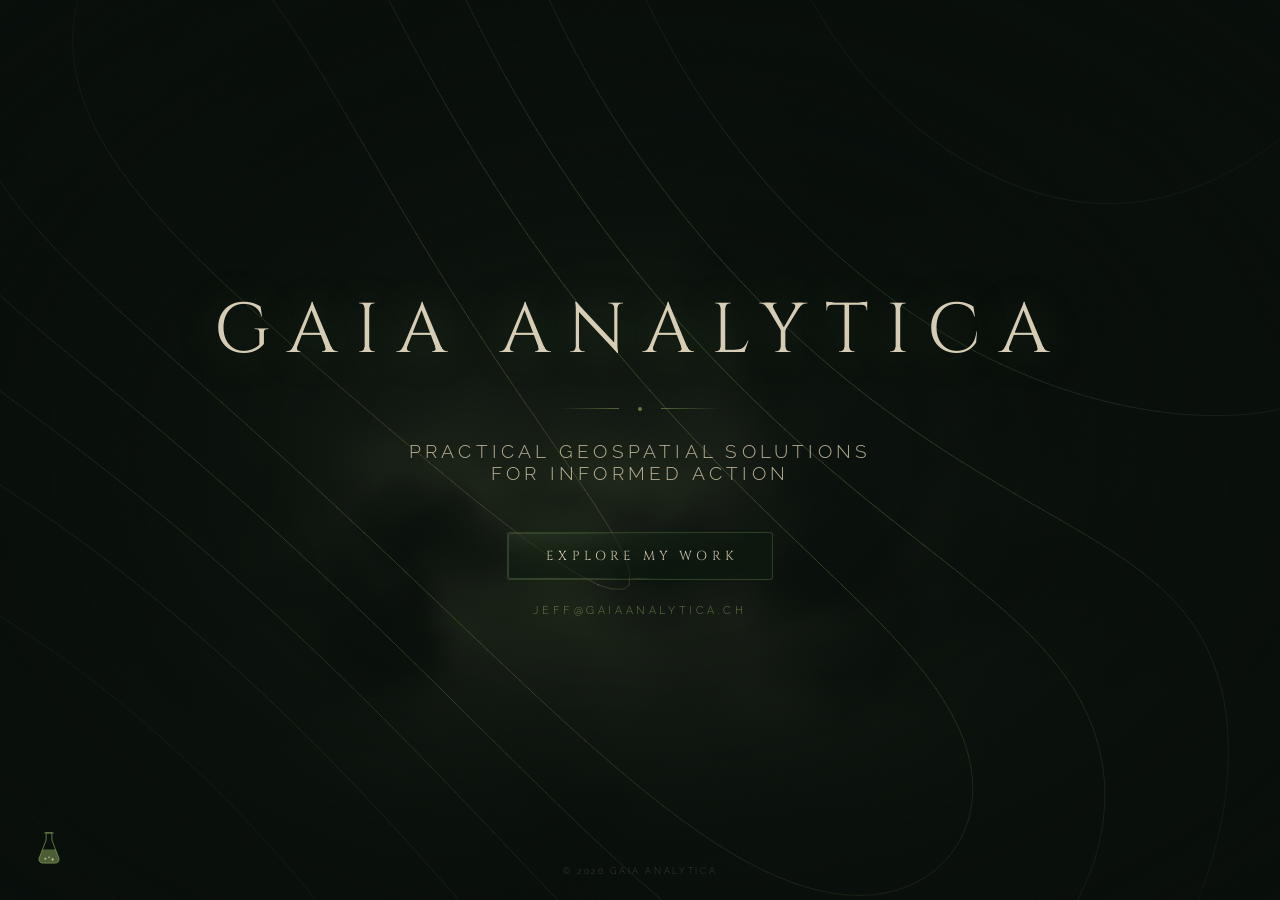
==== commit 803b16c7: "Add files via upload" ====
--- a/index.html
+++ b/index.html
@@ -303,8 +303,8 @@
 
 <div class="lab-widget" id="labWidget">
   <div class="lab-links" id="labLinks">
+    <a href="https://gaiaanalytica.ch/geotrace" class="lab-link">GeoTrace</a>
     <a href="https://gaiaanalytica.ch/GuessWhere" class="lab-link">Guess Where?</a>
-    <a href="https://gaiaanalytica.ch/geotrace" class="lab-link">GeoTrace</a>
   </div>
   <button class="lab-beaker" id="labBeaker" aria-label="Open lab projects" aria-expanded="false">
     <svg viewBox="0 0 40 50" fill="none">
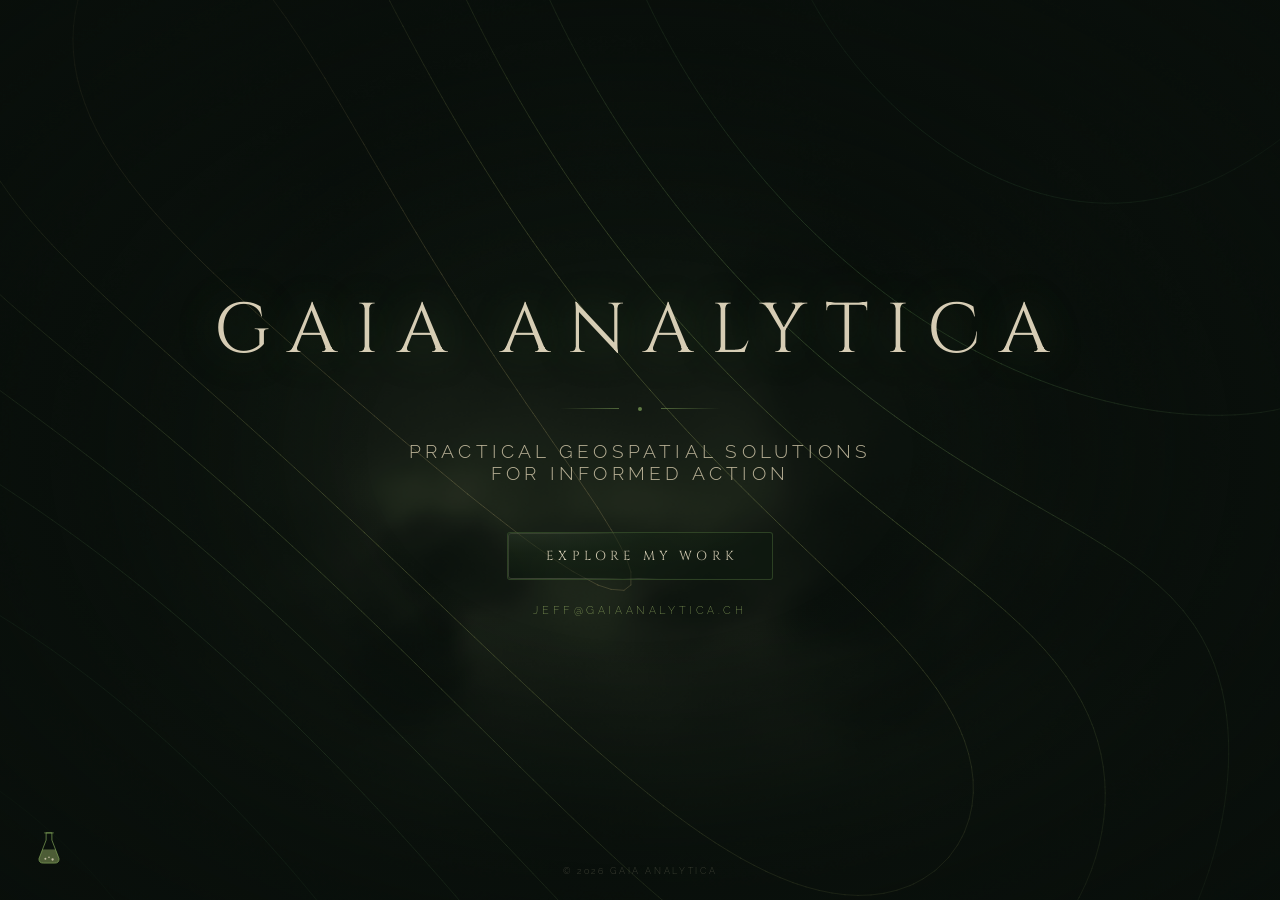
==== commit a96dcb7d: "Add files via upload add Moraine to labs" ====
--- a/index.html
+++ b/index.html
@@ -215,6 +215,7 @@
   opacity: 1; transform: translateY(0); pointer-events: auto;
 }
 .lab-link:nth-child(2) { transition-delay: 0.05s; }
+.lab-link:nth-child(3) { transition-delay: 0.1s; }
 
 .lab-beaker {
   background: none; border: none; padding: 0.3rem;
@@ -303,6 +304,7 @@
 
 <div class="lab-widget" id="labWidget">
   <div class="lab-links" id="labLinks">
+    <a href="https://moraine.gaiaanalytica.ch" class="lab-link">Moraine</a>
     <a href="https://gaiaanalytica.ch/geotrace" class="lab-link">GeoTrace</a>
     <a href="https://gaiaanalytica.ch/GuessWhere" class="lab-link">Guess Where?</a>
   </div>
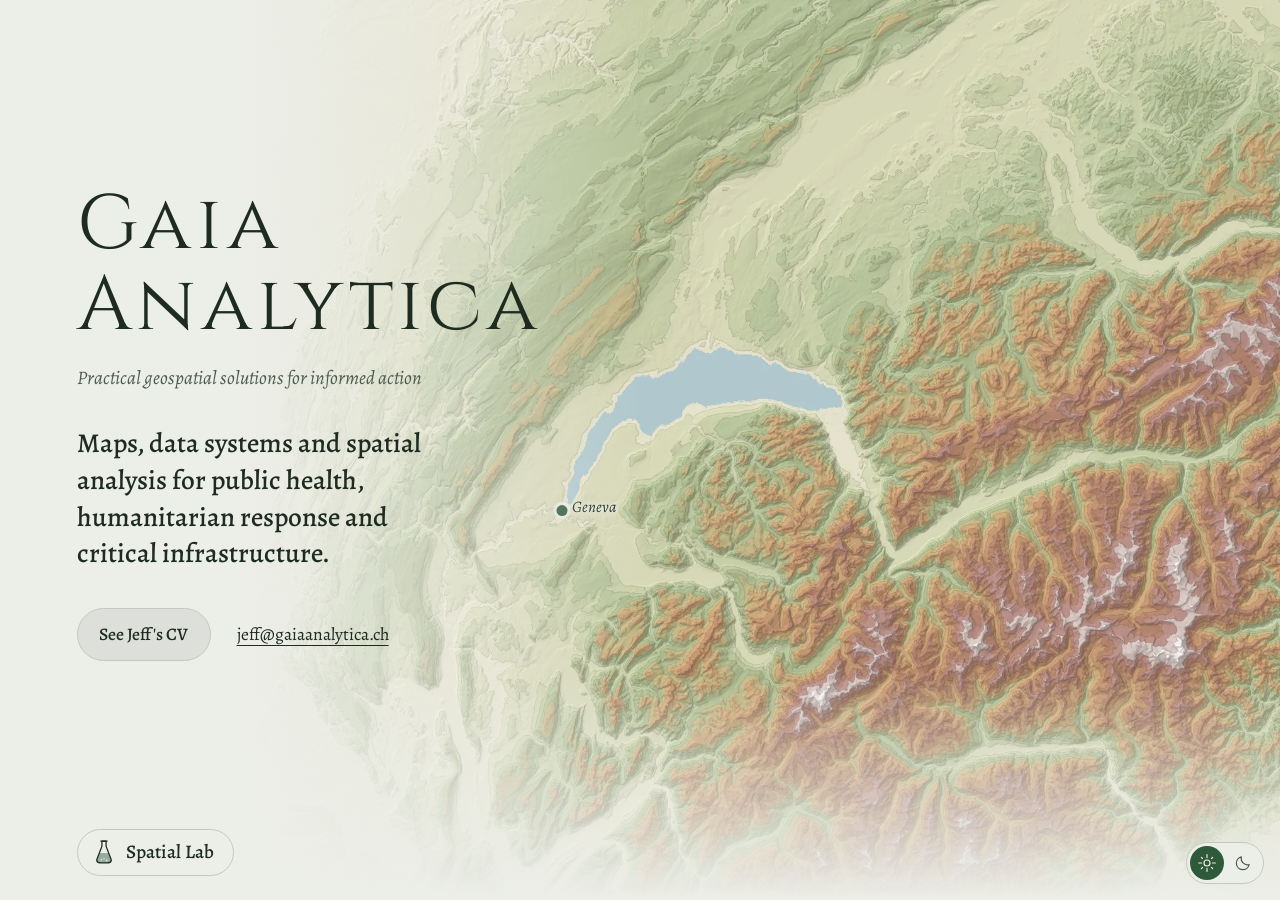
==== commit 4b8e9d4e: "Add files via upload" ====
--- a/index.html
+++ b/index.html
@@ -1,6 +1,7 @@
 <!DOCTYPE html>
-<html lang="en">
+<html lang="en" data-theme="paper">
 <head>
+
 <meta charset="UTF-8">
 <meta name="viewport" content="width=device-width, initial-scale=1.0">
 <meta name="description" content="Practical geospatial solutions for informed action. GIS, data visualization and humanitarian mapping.">
@@ -12,806 +13,229 @@
 <title>Gaia Analytica</title>
 <link rel="canonical" href="https://gaiaanalytica.ch/">
 <link rel="icon" type="image/svg+xml" href="favicon.svg">
-<link rel="preconnect" href="https://fonts.googleapis.com">
-<link rel="preconnect" href="https://fonts.gstatic.com" crossorigin>
-<link href="https://fonts.googleapis.com/css2?family=Cinzel:wght@300;400&family=Raleway:wght@200;300&display=swap" rel="stylesheet">
+<link rel="preload" href="fonts/cinzel-normal-400.woff2" as="font" type="font/woff2" crossorigin>
+<link rel="preload" href="fonts/alegreya-normal-400.woff2" as="font" type="font/woff2" crossorigin>
+<link rel="stylesheet" href="fonts/fonts.css">
 <style>
+:root {
+  --ground: #eceee8; --ink: #1d2b21; --ink-soft: #4b5b4f; --rule: #c3cabd;
+  --forest: #2f5a3a; --ochre: #7a5a12; --water: #b6ccd3; --coast: rgba(29, 43, 33, 0.35);
+  --relief-filter: none; --relief-blend: normal; --relief-opacity: 1; --fade: #eceee8;
+  --serif: 'Alegreya', Georgia, serif; --display: 'Cinzel', serif;
+}
+:root[data-theme="dark"] {
+  --ground: #0b120d; --ink: #e6e1cf; --ink-soft: #b4b8a4; --rule: #2a3a2d;
+  --forest: #a9c47a; --ochre: #d8b862; --water: #1a2f36; --coast: rgba(200, 215, 170, 0.28);
+  --relief-filter: none; --relief-blend: screen; --relief-opacity: 0.55; --fade: #0b120d;
+}
 * { margin: 0; padding: 0; box-sizing: border-box; }
-html, body { width: 100%; height: 100%; overflow: hidden; background: #090f0b; }
-canvas { position: fixed; top: 0; left: 0; width: 100%; height: 100%; }
-
-#fog {
-  z-index: 3;
-  pointer-events: none;
-  mix-blend-mode: screen; /* near-black pixels are a no-op; only the
-                              glow itself adds light over the terrain */
-}
-
-.vignette {
-  position: fixed; inset: 0; z-index: 5; pointer-events: none;
-  background: radial-gradient(ellipse at center,
-    transparent 30%,
-    rgba(9,15,11,0.5) 65%,
-    rgba(9,15,11,0.85) 100%);
-}
-
-.overlay {
-  position: fixed; inset: 0; z-index: 10;
-  display: flex; flex-direction: column;
-  align-items: center; justify-content: center;
-  pointer-events: none;
-}
-
-.site-name {
-  font-family: 'Cinzel', serif;
-  font-weight: 300;
-  font-size: clamp(2.2rem, 5.5vw, 5rem);
-  letter-spacing: 0.25em;
-  color: rgba(225, 215, 190, 0.95);
-  text-shadow: 0 2px 40px rgba(90, 130, 70, 0.4);
-  text-transform: uppercase;
-  text-align: center;
-}
-
-.rule {
-  display: flex; align-items: center; gap: 1.2rem;
-  margin: 1.8rem 0;
-}
-.rule-line {
-  width: 60px; height: 1px;
-  background: linear-gradient(to right, transparent, rgba(130,165,90,0.55));
-}
-.rule-line.r { transform: scaleX(-1); }
-.rule-dot {
-  width: 4px; height: 4px; border-radius: 50%;
-  background: rgba(130, 165, 90, 0.7);
-  transition: transform 0.6s ease-out, opacity 0.6s ease-out, box-shadow 0.3s ease-out;
-}
-
-.tagline {
-  font-family: 'Raleway', sans-serif;
-  font-weight: 300;
-  font-size: clamp(0.85rem, 1.6vw, 1.2rem);
-  letter-spacing: 0.22em;
-  text-transform: uppercase;
-  color: rgba(210, 200, 170, 0.85);
-  text-align: center;
-  text-shadow: 0 0 80px rgba(180, 160, 100, 0.15);
-  /* max-width: 38ch;  
-  margin-inline: auto;
-  line-height: 1.9; */
-}
-
-.coming-soon {
-  font-family: 'Raleway', sans-serif;
-  font-weight: 200;
-  font-size: clamp(0.5rem, 0.8vw, 0.65rem);
-  letter-spacing: 0.75em;
-  text-transform: uppercase;
-  color: rgba(95, 125, 70, 0.65);
-  margin-top: 3.5rem;
-  padding-top: 1.5rem;
-  border-top: 1px solid rgba(100, 140, 75, 0.2);
-}
-
-/* Subtle fade-in on load */
-.overlay { animation: fadeIn 2.5s ease forwards; opacity: 0; }
-@keyframes fadeIn { to { opacity: 1; } }
-
-.page-links {
-  display: flex; flex-direction: column; align-items: center; gap: 1.4rem;
-  margin-top: 3rem;
-  text-transform: uppercase;
-  pointer-events: all;
-}
-.page-link {
-  color: rgba(180, 210, 120, 0.72);
-  text-decoration: none;
-  transition: color 0.35s;
-}
-.page-link:hover { color: rgba(225, 215, 190, 0.95); }
-.cv-button {
-  position: relative;
-  isolation: isolate;
-  display: inline-block;
-  font-family: 'Cinzel', serif;
-  font-weight: 300;
-  font-size: clamp(0.72rem, 1.15vw, 0.82rem);
-  letter-spacing: 0.32em;
-  color: rgba(225, 215, 190, 0.9);
-  padding: 0.9rem 2.1rem 0.9rem calc(2.1rem + 0.32em);
-  border: 1px solid rgba(100, 140, 75, 0.35);
-  border-radius: 3px;
-  background: rgba(14, 26, 16, 0.55);
-  box-shadow: 0 0 0 rgba(130, 165, 90, 0);
-  transition: color 0.35s, border-color 0.35s, background 0.35s, box-shadow 0.45s ease-out;
-}
-
-/* faint glass sheen in the upper-left, brightens slightly on hover;
-   a toned-down, sage-retinted take on the gaiaglow composer's glass
-   background (see gaiaglow.html for the fuller-strength original) */
-.cv-button::before {
-  content: "";
-  position: absolute; inset: 0; z-index: -1;
-  border-radius: inherit;
-  background: radial-gradient(120% 160% at 10% -20%, rgba(225, 235, 195, 0.14) 0%, rgba(130, 165, 90, 0.06) 40%, transparent 70%);
-  opacity: 0.7;
-  transition: opacity 0.4s ease;
-  pointer-events: none;
-}
-.cv-button:hover::before { opacity: 1; }
-
-/* bright rim-light ring, same conic-gradient + mask-exclude technique
-   as the gaiaglow composer's glow border, retinted sage/ochre and
-   toned down to sit quietly until hovered */
-.cv-button::after {
-  content: "";
-  position: absolute; inset: 0; z-index: 1;
-  border-radius: inherit;
-  padding: 1px;
-  background:
-    conic-gradient(from 218deg at 50% 50%,
-      rgba(130,165,90,.05) 0deg, rgba(225,215,190,.32) 38deg,
-      rgba(130,165,90,.05) 94deg, transparent 150deg, transparent 228deg,
-      rgba(130,165,90,.05) 282deg, rgba(225,215,190,.24) 326deg,
-      rgba(130,165,90,.05) 1turn);
-  filter: drop-shadow(0 0 2px rgba(225,215,190,.3)) drop-shadow(0 0 8px rgba(130,165,90,.2));
-  opacity: 0.55;
-  -webkit-mask: linear-gradient(#000 0 0) content-box, linear-gradient(#000 0 0);
-  -webkit-mask-composite: xor;
-  mask-composite: exclude;
-  pointer-events: none;
-  transition: opacity 0.4s ease, filter 0.4s ease;
-}
-.cv-button:hover::after {
-  opacity: 1;
-  filter:
-    drop-shadow(0 0 3px rgba(225,215,190,.55))
-    drop-shadow(0 0 14px rgba(130,165,90,.4))
-    drop-shadow(0 0 30px rgba(130,165,90,.22));
-}
-
-.cv-button:hover {
-  color: rgba(225, 215, 190, 1);
-  border-color: rgba(130, 165, 90, 0.6);
-  background: rgba(20, 36, 22, 0.7);
-  box-shadow: 0 0 22px rgba(130, 165, 90, 0.18), 0 0 46px rgba(130, 165, 90, 0.1);
-}
-.page-email {
-  font-family: 'Raleway', sans-serif;
-  font-weight: 200;
-  font-size: clamp(0.58rem, 0.9vw, 0.7rem);
-  letter-spacing: 0.32em;
-}
-
-/* Lab beaker widget */
-.lab-widget {
-  position: fixed; left: 1.8rem; bottom: 1.8rem; z-index: 15;
-  display: flex; flex-direction: column; align-items: flex-start;
-  justify-content: flex-end; gap: 0.6rem;
-}
-
-.lab-links {
-  display: flex; flex-direction: column; align-items: flex-start; gap: 0.5rem;
-}
-.lab-link {
-  font-family: 'Raleway', sans-serif;
-  font-weight: 200;
-  font-size: 0.62rem;
-  letter-spacing: 0.18em;
-  text-transform: uppercase;
-  color: rgba(180, 210, 120, 0.85);
-  text-decoration: none;
-  background: rgba(9, 15, 11, 0.6);
-  border: 1px solid rgba(100, 140, 75, 0.3);
-  border-radius: 3px;
-  padding: 0.4rem 0.75rem;
-  opacity: 0; transform: translateY(6px);
-  pointer-events: none;
-  transition: opacity 0.3s ease, transform 0.3s ease, color 0.3s ease, border-color 0.3s ease;
-}
-.lab-link:hover { color: rgba(225, 215, 190, 0.95); border-color: rgba(130, 165, 90, 0.5); }
-.lab-widget.open .lab-link {
-  opacity: 1; transform: translateY(0); pointer-events: auto;
-}
-.lab-link:nth-child(2) { transition-delay: 0.05s; }
-.lab-link:nth-child(3) { transition-delay: 0.1s; }
-
-.lab-beaker {
-  background: none; border: none; padding: 0.3rem;
-  cursor: pointer; line-height: 0;
-}
-.lab-beaker svg { width: 30px; height: 36px; display: block; }
-.lab-beaker:hover svg, .lab-widget.open .lab-beaker svg {
-  animation: labShake 0.5s ease-in-out infinite;
-}
-
-@keyframes labShake {
-  0%, 100% { transform: rotate(0deg) translateX(0); }
-  20% { transform: rotate(-3deg) translateX(-1px); }
-  40% { transform: rotate(2deg) translateX(1px); }
-  60% { transform: rotate(-2deg) translateX(-1px); }
-  80% { transform: rotate(3deg) translateX(1px); }
-}
-
-.lab-bubble {
-  transform-box: fill-box; transform-origin: center;
-  animation: labBubble 3.6s ease-in infinite;
-}
-.lab-bubble.b1 { animation-delay: 0s; }
-.lab-bubble.b2 { animation-delay: 1s; }
-.lab-bubble.b3 { animation-delay: 2s; }
-.lab-beaker:hover .lab-bubble, .lab-widget.open .lab-bubble {
-  animation-duration: 1s;
-}
-
-@keyframes labBubble {
-  0% { transform: translateY(0); opacity: 0; }
-  15% { opacity: 0.85; }
-  85% { opacity: 0.5; }
-  100% { transform: translateY(-16px); opacity: 0; }
-}
-
-.copyright {
-  position: fixed; left: 0; right: 0; bottom: 1.5rem; z-index: 12;
-  text-align: center; pointer-events: none;
-  font-family: 'Raleway', sans-serif; font-weight: 200;
-  font-size: 0.55rem; letter-spacing: 0.3em; text-transform: uppercase;
-  color: rgba(210, 200, 170, 0.35);
-  animation: fadeIn 2.5s ease forwards; opacity: 0;
-}
-
-@media (max-width: 480px) {
-  .lab-widget { left: 1.1rem; bottom: 1.1rem; }
-  .lab-beaker svg { width: 26px; height: 31px; }
-  .page-links { margin-top: 2.4rem; gap: 1.2rem; }
-  .cv-button {
-    letter-spacing: 0.24em;
-    padding: 0.8rem 1.5rem 0.8rem calc(1.5rem + 0.24em);
-  }
-  .page-email { letter-spacing: 0.26em; }
-}
+html, body { height: 100%; }
+body { background: var(--ground); color: var(--ink); font-family: var(--serif); font-size: 1.1875rem; line-height: 1.6; -webkit-font-smoothing: antialiased; overflow: hidden; }
+a { color: inherit; }
+:focus-visible { outline: 2px solid var(--forest); outline-offset: 3px; border-radius: 2px; }
+
+/* light theme shows the layer-cake terrain, dark theme shows the original ink relief */
+:root[data-theme="dark"] .map.cake { display: none; }
+:root:not([data-theme="dark"]) .map.ink { display: none; }
+.hero { --hh: 100svh; position: fixed; inset: 0; overflow: hidden; isolation: isolate; }
+.map { --ratio: 2.348; --mw: max(118%, calc(var(--hh) * var(--ratio))); --gx: 0.465;
+  position: absolute; top: 50%; transform: translateY(-50%); width: var(--mw); aspect-ratio: var(--ratio);
+  left: clamp(calc(100% - var(--mw)), calc(58% - var(--gx) * var(--mw)), 0px); }
+.map-inner { position: absolute; inset: 0; }
+.map img { position: absolute; inset: 0; width: 100%; height: 100%; display: block; }
+.relief { filter: var(--relief-filter); mix-blend-mode: var(--relief-blend); opacity: 0; transition: opacity 1.8s ease; }
+.relief.on { opacity: var(--relief-opacity); }
+.map svg { position: absolute; inset: 0; width: 100%; height: 100%; overflow: visible; }
+.lake { fill: var(--water); stroke: var(--coast); stroke-width: 0.8; vector-effect: non-scaling-stroke; opacity: 0; transition: opacity 1.2s ease 0.6s; }
+.on-lakes .lake { opacity: 1; }
+.hero::after { content: ""; position: absolute; inset: 0; z-index: 1; pointer-events: none;
+  background: linear-gradient(to right, var(--fade) 0%, var(--fade) 18%, transparent 50%), linear-gradient(to bottom, transparent 75%, var(--fade) 100%); }
+
+.pin { position: absolute; transform: translate(-50%, -50%); z-index: 3; }
+.dot { display: block; width: 11px; height: 11px; border-radius: 50%; background: var(--forest); box-shadow: 0 0 0 3px color-mix(in srgb, var(--ground) 80%, transparent); }
+.lbl { font-weight: 400; position: absolute; left: 16px; top: -0.6em; white-space: nowrap; font-style: italic; font-size: 1rem; text-shadow: 0 0 6px var(--ground), 0 0 6px var(--ground), 0 0 2px var(--ground); }
+.lbl small { display: block; font-size: 0.85rem; color: var(--ink-soft); }
+.pin::before { content: ""; position: absolute; left: 50%; top: 50%; width: 11px; height: 11px; border-radius: 50%; border: 1.5px solid var(--forest); transform: translate(-50%, -50%); opacity: 0; }
+.go .pin::before { animation: ripple 2.4s ease-out 1.6s 2; }
+@keyframes ripple { 0% { opacity: .8; transform: translate(-50%,-50%) scale(1); } 100% { opacity: 0; transform: translate(-50%,-50%) scale(6); } }
+
+.copy { position: relative; z-index: 2; height: 100%; padding: 0 clamp(1.25rem, 6vw, 5rem); padding-bottom: 6vh; max-width: 46rem; display: flex; flex-direction: column; justify-content: center; }
+h1 { font-family: var(--display); font-weight: 400; font-size: clamp(2.4rem, 6vw, 5rem); line-height: 1.05; letter-spacing: 0.06em; }
+.tag { margin-top: 1rem; font-style: italic; color: var(--ink-soft); font-size: 1.2rem; }
+.what { margin-top: 2rem; font-size: clamp(1.3rem, 2.2vw, 1.7rem); line-height: 1.35; font-weight: 500; max-width: 28ch; }
+.actions { margin-top: 2.25rem; display: flex; flex-wrap: wrap; gap: 0.9rem 1.6rem; align-items: baseline; }
+.btn { display: inline-block; padding: 0.7rem 1.35rem; font-size: 1.1rem; font-weight: 500; text-decoration: none; color: var(--ink); border-radius: 999px; background: color-mix(in srgb, var(--ink) 7%, transparent); border: 1px solid var(--rule); transition: background 0.25s, border-color 0.25s; }
+.btn:hover { background: color-mix(in srgb, var(--ink) 13%, transparent); border-color: var(--ink-soft); }
+.textlink { font-size: 1.1rem; text-underline-offset: 5px; }
+
+/* the lab: a labelled disclosure, so the beaker is not a mystery icon */
+.lab { position: fixed; left: clamp(1.25rem, 6vw, 5rem); bottom: 1.5rem; z-index: 15; }
+.lab button { display: inline-flex; align-items: center; gap: 0.7rem; font: inherit; font-size: 1.2rem; font-weight: 500; color: var(--ink); background: color-mix(in srgb, var(--ground) 82%, transparent); border: 1px solid var(--rule); border-radius: 999px; cursor: pointer; padding: 0.45rem 1.15rem 0.45rem 0.95rem; transition: border-color 0.2s, background 0.2s; }
+.lab button:hover { border-color: var(--ink); background: var(--ground); }
+.lab button svg { width: 22px; height: 26px; }
+.lab .liquid { fill: var(--forest); fill-opacity: 0.45; }
+.lab .bubble { fill: var(--ground); fill-opacity: 0.9; transform-box: fill-box; transform-origin: center; animation: labBubble 3.6s ease-in infinite; }
+.lab .bubble.b2 { animation-delay: 1s; }
+.lab .bubble.b3 { animation-delay: 2s; }
+.lab button:hover .bubble, .lab.open .bubble { animation-duration: 1s; }
+.lab button:hover svg, .lab.open button svg { animation: labShake 0.5s ease-in-out infinite; }
+@keyframes labBubble { 0% { transform: translateY(0); opacity: 0; } 15% { opacity: 0.9; } 85% { opacity: 0.5; } 100% { transform: translateY(-16px); opacity: 0; } }
+@keyframes labShake { 0%, 100% { transform: rotate(0deg) translateX(0); } 20% { transform: rotate(-3deg) translateX(-1px); } 40% { transform: rotate(2deg) translateX(1px); } 60% { transform: rotate(-2deg) translateX(-1px); } 80% { transform: rotate(3deg) translateX(1px); } }
+/* the Spatial Lab panel: a map legend whose swatches are tiny strata, echoing the layer-tint terrain */
+.lab-panel { position: absolute; bottom: 3.7rem; left: 0; width: max-content; min-width: 15rem; padding: 1rem 1.1rem 0.6rem; background: var(--ground); border: 1px solid var(--rule); border-radius: 6px; box-shadow: 0 14px 34px -18px color-mix(in srgb, var(--ink) 55%, transparent);
+  visibility: hidden; clip-path: inset(100% 0 0 0 round 6px); transition: clip-path 0.42s cubic-bezier(0.2, 0.8, 0.2, 1), visibility 0s 0.42s; }
+.lab.open .lab-panel { visibility: visible; clip-path: inset(0 round 6px); transition: clip-path 0.42s cubic-bezier(0.2, 0.8, 0.2, 1), visibility 0s; }
+.lab-head { font-style: italic; color: var(--ink-soft); font-size: 0.98rem; padding-bottom: 0.6rem; margin-bottom: 0.3rem; border-bottom: 1px solid var(--rule); }
+.lab-panel ul { list-style: none; }
+.lab-panel a { display: grid; grid-template-columns: 48px 8.6rem minmax(0, 15rem); align-items: center; column-gap: 0.9rem; padding: 0.55rem 0.2rem; text-decoration: none; font-size: 1.2rem; font-weight: 500; }
+.lab-panel .strata { width: 48px; height: 31px; flex: none; border-radius: 4px; overflow: hidden; border: 1px solid var(--rule); color: #1d2b21; }
+.strata .glace { transform-box: fill-box; transform-origin: 50% 90%; transition: transform 0.35s cubic-bezier(0.2, 0.8, 0.2, 1); }
+.lab-panel a:hover .glace, .lab-panel a:focus-visible .glace { transform: rotate(-4deg) scale(1.08); }
+.strata .s1 { fill: var(--c1); } .strata .s2 { fill: var(--c2); } .strata .s3 { fill: var(--c3); }
+/* each icon sits on the same layer-tint strata, carrying a small motif drawn from what the project does */
+.strata .g { fill: none; stroke: currentColor; stroke-width: 1.15; stroke-linecap: round; stroke-linejoin: round; }
+.strata .ice { fill: #eef5f6; stroke: currentColor; }
+.strata .ghost { stroke-dasharray: 1.6 1.8; stroke-opacity: 0.55; }
+.strata .tongue { transform-box: view-box; transform-origin: 6px 4px; transition: transform 0.5s cubic-bezier(0.2, 0.8, 0.2, 1); }
+.strata .ring { transform-box: fill-box; transform-origin: center; transition: transform 0.5s cubic-bezier(0.2, 0.8, 0.2, 1); }
+.strata .hit { fill: #a4532a; stroke: none; }
+.strata .cell { fill: color-mix(in srgb, #f2eee2 85%, transparent); stroke: currentColor; stroke-width: 0.9; }
+.strata .gone { fill: none; stroke: currentColor; stroke-width: 0.9; stroke-opacity: 0.55; }
+.strata .q { font-family: Georgia, serif; font-size: 8.5px; font-weight: 700; fill: #f2eee2; text-anchor: middle; }
+.strata .t-mid { transform: scale(0.82); }
+.strata .tongue-in { transform: scale(0.64); }
+.lab-panel a:hover .tongue-in, .lab-panel a:focus-visible .tongue-in { transform: scale(0.4); }
+.lab-panel a:hover .ring-out, .lab-panel a:focus-visible .ring-out { transform: scale(0.68); }
+.lab-panel a:hover .hit, .lab-panel a:focus-visible .hit { transform: translateY(-0.6px); }
+.lab-panel a .txt { display: contents; }
+.lab-panel a .nm { justify-self: start; line-height: 1.2; background: linear-gradient(currentColor, currentColor) 0 100% / 0 1px no-repeat; transition: background-size 0.3s ease; padding-bottom: 0.2rem; }
+.lab-panel a:hover .nm, .lab-panel a:focus-visible .nm { background-size: 100% 1px; }
+@media (max-width: 600px) {
+  .lab-panel { max-width: calc(100vw - 2.5rem); }
+  .lab-panel a { grid-template-columns: 48px minmax(0, 1fr); row-gap: 0.1rem; }
+  .lab-panel a .strata, .lab-panel a img.glace { grid-row: 1 / span 2; }
+  .lab-panel a small { grid-column: 2; }
+}
+.lab-panel a small { display: block; margin-top: 0; font-size: 0.92rem; font-weight: 400; font-style: italic; line-height: 1.3; color: var(--ink-soft); }
+.lab-default { display: none; }
+/* mouse users: the panel stays compact and the tagline appears in a reserved caption line as you hover; touch keeps them inline */
+@media (hover: hover) and (pointer: fine) {
+  .lab-panel { padding-bottom: 3.6rem; }
+  .lab-panel a { grid-template-columns: 48px 8.6rem; }
+  .lab-panel a small { position: absolute; left: 1.1rem; right: 1.1rem; bottom: 0.8rem; opacity: 0; transition: opacity 0.2s ease; pointer-events: none; }
+  .lab-panel a:hover small, .lab-panel a:focus-visible small { opacity: 1; }
+  .lab-default { display: block; position: absolute; left: 1.1rem; right: 1.1rem; bottom: 0.8rem; font-size: 0.92rem; font-style: italic; line-height: 1.3; color: var(--ink-soft); transition: opacity 0.2s ease; }
+  .lab-panel:has(a:hover) .lab-default, .lab-panel:has(a:focus-visible) .lab-default { opacity: 0; }
+}.lab-note { position: absolute; bottom: 2.4rem; }
+
+/* light/dark switch: sun and moon side by side, the active one filled */
+.theme { position: fixed; right: 1rem; bottom: 1rem; z-index: 60; display: inline-flex; padding: 3px; gap: 2px; border: 1px solid var(--rule); border-radius: 999px; background: var(--ground); color: var(--ink-soft); cursor: pointer; font: inherit; }
+.theme .seg { display: grid; place-items: center; width: 34px; height: 34px; border-radius: 50%; transition: background 0.2s, color 0.2s; }
+.theme .seg svg { width: 20px; height: 20px; }
+.theme[aria-checked="false"] .seg-light, .theme[aria-checked="true"] .seg-dark { background: var(--forest); color: var(--ground); }
+.theme:hover { color: var(--ink); border-color: var(--ink-soft); }
+
+@media (max-width: 860px) {
+  .map { --hh: 52svh; position: relative; top: auto; transform: none; left: auto; width: 100%; height: var(--hh); aspect-ratio: auto; overflow: hidden; }
+  .map-inner { inset: auto; top: 0; height: 100%; width: calc(var(--hh) * var(--ratio)); left: calc(24% - var(--gx) * var(--hh) * var(--ratio)); }
+  .hero { overflow-y: auto; }
+  .hero::after { background: linear-gradient(to bottom, transparent calc(52svh * 0.55), var(--fade) calc(52svh * 0.95)); }
+  .copy { height: auto; margin-top: -3rem; padding-bottom: 5rem; max-width: none; justify-content: flex-start; }
+}
+.lakeimg { opacity: 0; transition: opacity 1.2s ease 0.6s; pointer-events: none; }
+.on-lakes .lakeimg { opacity: 1; }
+@media (prefers-reduced-motion: reduce) { .relief, .lake, .lakeimg { transition: none; } .go .pin::before { animation: none; } .lab .bubble, .lab svg { animation: none !important; } }
 </style>
 </head>
 <body>
 
-<canvas id="terrain"></canvas>
-<canvas id="fog"></canvas>
-<div class="vignette"></div>
-
-<div class="overlay">
-  <!-- ✏️ -->
-  <h1 class="site-name">Gaia Analytica</h1>
-
-  <div class="rule">
-    <div class="rule-line"></div>
-    <div class="rule-dot"></div>
-    <div class="rule-line r"></div>
-  </div>
-
-  <!-- ✏️ -->
-  <div class="tagline">Practical Geospatial Solutions<br>for Informed Action</div>
-
-  <!--
-  <div class="coming-soon">Coming Soon</div>
-  -->
-
-  <div class="page-links">
-    <a href="cv" class="page-link cv-button">Explore My Work</a>
-    <a href="mailto:jeff@gaiaanalytica.ch" class="page-link page-email">jeff@gaiaanalytica.ch</a>
-  </div>
-</div>
-
-<div class="lab-widget" id="labWidget">
-  <div class="lab-links" id="labLinks">
-    <a href="https://moraine.gaiaanalytica.ch" class="lab-link">Moraine</a>
-    <a href="https://gaiaanalytica.ch/geotrace" class="lab-link">GeoTrace</a>
-    <a href="https://gaiaanalytica.ch/GuessWhere" class="lab-link">Guess Where?</a>
-  </div>
-  <button class="lab-beaker" id="labBeaker" aria-label="Open lab projects" aria-expanded="false">
-    <svg viewBox="0 0 40 50" fill="none">
-      <defs>
-        <clipPath id="flaskClip">
-          <path d="M16 4 L16 14 L6 40 Q6 46 12 46 L28 46 Q34 46 34 40 L24 14 L24 4 Z"/>
-        </clipPath>
-      </defs>
-      <rect x="6" y="27" width="28" height="19" fill="rgba(180,210,120,0.4)" clip-path="url(#flaskClip)"/>
-      <circle class="lab-bubble b1" cx="15" cy="40" r="1.4" fill="rgba(225,215,190,0.8)" clip-path="url(#flaskClip)"/>
-      <circle class="lab-bubble b2" cx="20" cy="38" r="1.1" fill="rgba(225,215,190,0.8)" clip-path="url(#flaskClip)"/>
-      <circle class="lab-bubble b3" cx="25" cy="41" r="1.6" fill="rgba(225,215,190,0.8)" clip-path="url(#flaskClip)"/>
-      <path d="M16 4 L16 14 L6 40 Q6 46 12 46 L28 46 Q34 46 34 40 L24 14 L24 4 Z"
-        stroke="rgba(130,165,90,0.75)" stroke-width="1.3" stroke-linejoin="round"/>
-      <line x1="14" y1="4" x2="26" y2="4" stroke="rgba(130,165,90,0.75)" stroke-width="1.3" stroke-linecap="round"/>
+<main class="hero" id="hero">
+  <div class="map cake" id="heroMap">
+    <div class="map-inner" id="heroInner">
+      <img class="relief" id="heroRelief" src="img/layer-cake.webp" alt="" decoding="async">
+      <svg id="heroSvg" aria-hidden="true"></svg>
+      <span class="pin" id="genevaPin"><i class="dot"></i><b class="lbl">Geneva</b></span>
+    </div>
+  </div>
+  <div class="map ink" id="heroMapD">
+    <div class="map-inner" id="heroInnerD">
+      <img class="relief" id="heroReliefD" src="img/dark-ink.webp" alt="" decoding="async" loading="lazy">
+      <img class="lakeimg" src="img/dark-lake.webp" alt="" decoding="async" loading="lazy">
+      <svg id="heroSvgD" aria-hidden="true"></svg>
+      <span class="pin" id="genevaPinD"><i class="dot"></i><b class="lbl">Geneva</b></span>
+    </div>
+  </div>
+  <div class="copy">
+    <h1>Gaia Analytica</h1>
+    <p class="tag">Practical geospatial solutions for informed action</p>
+    <p class="what">Maps, data systems and spatial analysis for public health, humanitarian response and critical infrastructure.</p>
+    <div class="actions">
+      <a class="btn" href="cv.html">See Jeff's CV</a>
+      <a class="textlink" href="mailto:jeff@gaiaanalytica.ch">jeff@gaiaanalytica.ch</a>
+    </div>
+  </div>
+</main>
+
+<div class="lab" id="lab">
+  <div class="lab-panel" id="labList">
+    <p class="lab-head">Side projects</p>
+    <ul>
+      <li><a href="https://moraine.gaiaanalytica.ch" target="_blank" rel="noopener" style="--c1:#7ea5b8;--c2:#628ba1;--c3:#4a738a"><svg class="strata" viewBox="0 0 40 26" aria-hidden="true"><path class="s1" d="M0 0H40V26H0Z"/><path class="s2" d="M0 12C8 9 14 14 22 11S34 10 40 12V30H0Z"/><path class="s3" d="M0 19C9 16 15 21 23 18S35 17 40 19V30H0Z"/><image class="glace" href="img/glace.webp" x="7.4" y="1.2" width="25.2" height="24"/></svg><span class="txt"><span class="nm">Moraine</span><small>A conversation with Switzerland's vanishing glaciers</small></span></a></li>
+      <li><a href="https://gaiaanalytica.ch/geotrace" target="_blank" rel="noopener" style="--c1:#d8d8b8;--c2:#c2cba0;--c3:#a9b886"><svg class="strata" viewBox="0 0 40 26" aria-hidden="true"><path class="s1" d="M0 0H40V26H0Z"/><path class="s2" d="M0 12C8 9 14 14 22 11S34 10 40 12V30H0Z"/><path class="s3" d="M0 19C9 16 15 21 23 18S35 17 40 19V30H0Z"/><circle class="g ghost ring ring-out" cx="20" cy="13" r="10"/><circle class="g" cx="20" cy="13" r="5.2"/><path class="g" d="M20 5.5V9.5M20 16.5V20.5M12.5 13H16.5M23.5 13H27.5"/><circle class="hit" cx="20" cy="13" r="1.9"/></svg><span class="txt"><span class="nm">GeoTrace</span><small>Humanitarian geocoder</small></span></a></li>
+      <li><a href="https://gaiaanalytica.ch/GuessWhere" target="_blank" rel="noopener" style="--c1:#e0cfa8;--c2:#cfae82;--c3:#bc9172"><svg class="strata" viewBox="0 0 40 26" aria-hidden="true"><path class="s1" d="M0 0H40V26H0Z"/><path class="s2" d="M0 12C8 9 14 14 22 11S34 10 40 12V30H0Z"/><path class="s3" d="M0 19C9 16 15 21 23 18S35 17 40 19V30H0Z"/><rect class="cell" x="3.6" y="3.4" width="7" height="8.4" rx="1"/><path class="gone" d="M5.0 5.0L9.2 10.2M9.2 5.0L5.0 10.2"/><rect class="cell" x="12.2" y="3.4" width="7" height="8.4" rx="1"/><rect class="cell" x="20.8" y="3.4" width="7" height="8.4" rx="1"/><rect class="cell" x="29.4" y="3.4" width="7" height="8.4" rx="1"/><path class="gone" d="M30.799999999999997 5.0L35.0 10.2M35.0 5.0L30.799999999999997 10.2"/><rect class="cell" x="3.6" y="14.2" width="7" height="8.4" rx="1"/><rect class="cell" x="12.2" y="14.2" width="7" height="8.4" rx="1"/><path class="gone" d="M13.6 15.799999999999999L17.799999999999997 21.0M17.799999999999997 15.799999999999999L13.6 21.0"/><rect class="hit" x="20.8" y="14.2" width="7" height="8.4" rx="1"/><text class="q" x="24.3" y="20.799999999999997">?</text><rect class="cell" x="29.4" y="14.2" width="7" height="8.4" rx="1"/></svg><span class="txt"><span class="nm">Guess Where?</span><small>A geography deduction game</small></span></a></li>
+    </ul>
+    <p class="lab-default">Experiments in maps, data and AI</p>
+  </div>
+  <button type="button" id="labBtn" aria-expanded="false" aria-controls="labList">
+    <svg viewBox="0 0 40 50" fill="none" aria-hidden="true">
+      <defs><clipPath id="flaskClip"><path d="M16 4 L16 14 L6 40 Q6 46 12 46 L28 46 Q34 46 34 40 L24 14 L24 4 Z"/></clipPath></defs>
+      <rect class="liquid" x="6" y="27" width="28" height="19" clip-path="url(#flaskClip)"/>
+      <circle class="bubble b1" cx="15" cy="40" r="1.6" clip-path="url(#flaskClip)"/>
+      <circle class="bubble b2" cx="20" cy="38" r="1.3" clip-path="url(#flaskClip)"/>
+      <circle class="bubble b3" cx="25" cy="41" r="1.8" clip-path="url(#flaskClip)"/>
+      <path d="M16 4 L16 14 L6 40 Q6 46 12 46 L28 46 Q34 46 34 40 L24 14 L24 4 Z" stroke="currentColor" stroke-width="2.4" stroke-linejoin="round"/>
+      <line x1="14" y1="4" x2="26" y2="4" stroke="currentColor" stroke-width="2.4" stroke-linecap="round"/>
     </svg>
+    Spatial Lab
   </button>
 </div>
 
-<div class="copyright">© 2026 Gaia Analytica</div>
-
-<script>
-const canvas = document.getElementById('terrain');
-const ctx = canvas.getContext('2d');
-let W, H, t = 0;
-
-function resize() {
-  W = canvas.width = window.innerWidth;
-  H = canvas.height = window.innerHeight;
-}
-window.addEventListener('resize', resize);
-resize();
-
-// Lightweight terrain field (sum of sines as cheap noise)
-function field(x, y, t) {
-  const s = 0.003;
-  return (
-    Math.sin(x * s * 1.1 + t * 0.17 + Math.cos(y * s * 0.9 - t * 0.05)) * 1.2 +
-    Math.sin(y * s * 1.25 - t * 0.12 + Math.cos(x * s * 1.1 + t * 0.07)) * 0.9 +
-    Math.sin((x - y) * s * 0.8 + t * 0.085) * 0.6
-  );
-}
-
-// Earthy contour palette: deep forest → sage → ochre ridge
-const contours = [
-  { v: -1.8, rgba: [22, 44, 25, 0.82] },
-  { v: -0.8, rgba: [38, 65, 42, 0.72] },
-  { v:  0.1, rgba: [58, 88, 52, 0.65] },
-  { v:  0.7, rgba: [82, 108, 62, 0.58] },
-  { v:  1.2, rgba: [112, 132, 72, 0.5]  },
-  { v:  1.6, rgba: [140, 150, 85, 0.42] },
-  { v:  2.0, rgba: [165, 148, 95, 0.34] },
-];
-
-function draw() {
-  ctx.fillStyle = '#090f0b';
-  ctx.fillRect(0, 0, W, H);
-
-  const res = 13;
-  const cols = Math.ceil(W / res) + 2;
-  const rows = Math.ceil(H / res) + 2;
-
-  // Precompute field grid
-  const g = [];
-  for (let j = 0; j < rows; j++) {
-    g[j] = new Float32Array(cols);
-    for (let i = 0; i < cols; i++) {
-      g[j][i] = field(i * res, j * res, t);
-    }
-  }
-
-  // Marching squares: draw contour lines at each threshold
-  for (const { v: thr, rgba: [r, gv, b, a] } of contours) {
-    ctx.beginPath();
-    ctx.strokeStyle = `rgba(${r},${gv},${b},${a})`;
-    ctx.lineWidth = 0.75;
-    ctx.lineCap = 'round';
-
-    for (let j = 0; j < rows - 1; j++) {
-      for (let i = 0; i < cols - 1; i++) {
-        const x0 = i * res, y0 = j * res;
-        const tl = g[j][i], tr = g[j][i+1];
-        const bl = g[j+1][i], br = g[j+1][i+1];
-
-        const pts = [];
-
-        // Top edge
-        if ((tl - thr) * (tr - thr) < 0)
-          pts.push([x0 + res * (thr - tl) / (tr - tl), y0]);
-        // Right edge
-        if ((tr - thr) * (br - thr) < 0)
-          pts.push([x0 + res, y0 + res * (thr - tr) / (br - tr)]);
-        // Bottom edge
-        if ((bl - thr) * (br - thr) < 0)
-          pts.push([x0 + res * (thr - bl) / (br - bl), y0 + res]);
-        // Left edge
-        if ((tl - thr) * (bl - thr) < 0)
-          pts.push([x0, y0 + res * (thr - tl) / (bl - tl)]);
-
-        if (pts.length === 2) {
-          ctx.moveTo(pts[0][0], pts[0][1]);
-          ctx.lineTo(pts[1][0], pts[1][1]);
-        } else if (pts.length === 4) {
-          // Saddle: connect in two pairs
-          ctx.moveTo(pts[0][0], pts[0][1]);
-          ctx.lineTo(pts[1][0], pts[1][1]);
-          ctx.moveTo(pts[2][0], pts[2][1]);
-          ctx.lineTo(pts[3][0], pts[3][1]);
-        }
-      }
-    }
-    ctx.stroke();
-  }
-}
-
-let lastFrame = 0;
-function animate(ts) {
-  requestAnimationFrame(animate);
-  if (document.hidden) return;
-  if (ts - lastFrame < 40) return; // ~25fps ceiling
-  lastFrame = ts;
-  t += 0.0084;
-  draw();
-}
-requestAnimationFrame(animate);
-
-  // Sticky dot movement + link hover glow
-  const dot = document.querySelector('.rule-dot');
-  let linkActive = false;
-
-  document.querySelectorAll('.page-link:not(.cv-button)').forEach(link => {
-    link.addEventListener('mouseenter', () => {
-      linkActive = true;
-      dot.style.opacity = '1';
-      dot.style.boxShadow = '0 0 18px 9px rgba(180, 210, 120, 0.88)';
-    });
-    link.addEventListener('mouseleave', () => {
-      linkActive = false;
-      dot.style.boxShadow = '';
-    });
-  });
-
-  document.addEventListener('mousemove', (e) => {
-    if (linkActive) return;
-    const pct = e.clientX / window.innerWidth;
-    const offset = Math.pow(pct - 0.5, 3) * 120;
-    // Keep dot visible across the full screen; dims toward edges but stays at min 0.35
-    const opacity = 0.35 + 0.65 * Math.pow(Math.max(0, 1 - Math.abs(pct - 0.5) * 2), 2);
-    dot.style.transform = `translateX(${offset}px)`;
-    dot.style.opacity = opacity;
-  });
-
-  // Lab beaker toggle: click to reveal lab project links, click outside or Escape to close
-  const labWidget = document.getElementById('labWidget');
-  const labBeaker = document.getElementById('labBeaker');
-
-  function closeLab() {
-    labWidget.classList.remove('open');
-    labBeaker.setAttribute('aria-expanded', 'false');
-  }
-
-  labBeaker.addEventListener('click', (e) => {
-    e.stopPropagation();
-    const isOpen = labWidget.classList.toggle('open');
-    labBeaker.setAttribute('aria-expanded', String(isOpen));
-  });
-
-  document.addEventListener('click', (e) => {
-    if (!labWidget.contains(e.target)) closeLab();
-  });
-
-  document.addEventListener('keydown', (e) => {
-    if (e.key === 'Escape') closeLab();
-  });
-
-</script>
-
-<!--
-  ============================================================
-  Ambient fog glow — WebGL volumetric raymarch anchored to the
-  "Explore My Work" button, retinted to this page's sage/ochre
-  contour palette and blended with `mix-blend-mode: screen` over
-  the terrain canvas (so near-black pixels are a no-op and only
-  the glow itself adds light). Reacts to hovering/clicking the
-  button only; does not track the cursor elsewhere on the page.
-  On hover, a wind term also builds and blows the fog apart and
-  clear of the box, echoing the "chaos into clarity" pitch; it
-  settles back once the cursor leaves.
-  ============================================================
--->
+<button class="theme" id="themeBtn" type="button" role="switch" aria-checked="false" aria-label="Dark mode" title="Switch between light and dark">
+  <span class="seg seg-light" aria-hidden="true"><svg viewBox="0 0 24 24" fill="none" stroke="currentColor" stroke-width="1.4" stroke-linecap="round"><circle cx="12" cy="12" r="3.6"/><path d="M12 5.5V2M12 18.5V22M5.5 12H2M18.5 12H22M17.4 6.6l1.4-1.4M6.6 6.6L5.2 5.2M17.4 17.4l1.4 1.4M6.6 17.4l-1.4 1.4"/></svg></span>
+  <span class="seg seg-dark" aria-hidden="true"><svg viewBox="0 0 24 24" fill="none" stroke="currentColor" stroke-width="1.4" stroke-linejoin="round"><path d="M19.4 14A7.8 7.8 0 0 1 10 4.6a7.8 7.8 0 1 0 9.4 9.4z"/></svg></span>
+</button>
+
 <script>
 (function () {
-  const FREQS = [4, 8, 16, 32];
-  const WEIGHTS = [.48, .27, .16, .09];
-  const TILE = 128;
-
-  function bilinear(grid, size, u, v) {
-    const s = u * size, o = v * size;
-    const l = Math.floor(s) % size, c = Math.floor(o) % size;
-    const d = (l + 1) % size, uu = (c + 1) % size;
-    const fx = s - Math.floor(s), fy = o - Math.floor(o);
-    const m = fx * fx * (3 - 2 * fx);
-    const h = fy * fy * (3 - 2 * fy);
-    const p = grid[c * size + l], f = grid[c * size + d];
-    const b = grid[uu * size + l], w = grid[uu * size + d];
-    const x = p + (f - p) * m;
-    return x + (b + (w - b) * m - x) * h;
+  /* Layer-cake terrain (Lake Geneva and the Alps), 2400 x 1600 px; Geneva sits at 37.2% across, 56.0% down. The lake is baked into the image. */
+  var NS = 'http://www.w3.org/2000/svg';
+  var cake = { w: 2400, h: 1600, lakes: [], pins: { geneva: { x: 892.9, y: 896 } } };
+  var ink = cake; /* dark map is rendered on exactly the same extent, so the two themes line up */
+
+  function setup(hero, sfx) {
+    var g = hero.pins.geneva, hm = document.getElementById('heroMap' + sfx);
+    hm.style.setProperty('--gx', (g.x / hero.w).toFixed(4));
+    hm.style.setProperty('--ratio', (hero.w / hero.h).toFixed(4));
+    var img = document.getElementById('heroRelief' + sfx); img.width = hero.w; img.height = hero.h;
+    var svg = document.getElementById('heroSvg' + sfx); svg.setAttribute('viewBox', '0 0 ' + hero.w + ' ' + hero.h); svg.setAttribute('preserveAspectRatio', 'none');
+    hero.lakes.forEach(function (d) { var p = document.createElementNS(NS, 'path'); p.setAttribute('d', d); p.setAttribute('class', 'lake'); svg.appendChild(p); });
+    var gp = document.getElementById('genevaPin' + sfx);
+    gp.style.left = (g.x / hero.w * 100) + '%'; gp.style.top = (g.y / hero.h * 100) + '%';
+    function go() { img.classList.add('on'); document.getElementById('hero').classList.add('on-lakes', 'go'); }
+    if (img.complete) { requestAnimationFrame(go); } else { img.addEventListener('load', go); img.addEventListener('error', go); }
   }
-
-  function buildNoiseTexture() {
-    const layers = Array.from({ length: 4 }, (_, ch) =>
-      FREQS.map((size, fi) => {
-        let seed = (0x6d2b79f5 ^ ((ch + 1) * 0x45d9f3b) ^ ((fi + 1) * 0x9e3779b9)) >>> 0;
-        const rand = () => {
-          seed ^= seed << 13; seed >>>= 0;
-          seed ^= seed >>> 17;
-          seed ^= seed << 5; seed >>>= 0;
-          return seed / 0xffffffff;
-        };
-        const arr = new Float32Array(size * size);
-        for (let i = 0; i < arr.length; i++) arr[i] = rand();
-        return arr;
-      })
-    );
-    const tex = new Uint8Array(TILE * TILE * 4);
-    for (let y = 0; y < TILE; y++) {
-      for (let x = 0; x < TILE; x++) {
-        const u = x / TILE, v = y / TILE;
-        const px = (TILE * y + x) * 4;
-        for (let ch = 0; ch < 4; ch++) {
-          let val = 0;
-          for (let fi = 0; fi < FREQS.length; fi++) {
-            val += bilinear(layers[ch][fi], FREQS[fi], u, v) * WEIGHTS[fi];
-          }
-          val = (val - 0.5) * 1.9 + 0.5;
-          tex[px + ch] = Math.round(255 * Math.min(1, Math.max(0, val)));
-        }
-      }
-    }
-    return tex;
-  }
-  const NOISE_BYTES = buildNoiseTexture();
-
-  function compile(gl, type, src) {
-    const sh = gl.createShader(type);
-    gl.shaderSource(sh, src);
-    gl.compileShader(sh);
-    if (!gl.getShaderParameter(sh, gl.COMPILE_STATUS)) {
-      console.warn(gl.getShaderInfoLog(sh));
-      return null;
-    }
-    return sh;
-  }
-  function makeProgram(gl, vsSrc, fsSrc) {
-    const vs = compile(gl, gl.VERTEX_SHADER, vsSrc);
-    const fs = compile(gl, gl.FRAGMENT_SHADER, fsSrc);
-    const prog = gl.createProgram();
-    gl.attachShader(prog, vs);
-    gl.attachShader(prog, fs);
-    gl.linkProgram(prog);
-    if (!gl.getProgramParameter(prog, gl.LINK_STATUS)) {
-      console.warn(gl.getProgramInfoLog(prog));
-      return null;
-    }
-    return prog;
-  }
-  function makeNoiseTexture(gl) {
-    const tex = gl.createTexture();
-    gl.bindTexture(gl.TEXTURE_2D, tex);
-    gl.texParameteri(gl.TEXTURE_2D, gl.TEXTURE_WRAP_S, gl.REPEAT);
-    gl.texParameteri(gl.TEXTURE_2D, gl.TEXTURE_WRAP_T, gl.REPEAT);
-    gl.texParameteri(gl.TEXTURE_2D, gl.TEXTURE_MIN_FILTER, gl.LINEAR);
-    gl.texParameteri(gl.TEXTURE_2D, gl.TEXTURE_MAG_FILTER, gl.LINEAR);
-    gl.texImage2D(gl.TEXTURE_2D, 0, gl.RGBA, TILE, TILE, 0, gl.RGBA, gl.UNSIGNED_BYTE, NOISE_BYTES);
-    return tex;
-  }
-
-  const VERT_SRC = `
-attribute vec2 a_position;
-varying vec2 v_uv;
-void main() {
-  v_uv = a_position * 0.5 + 0.5;
-  gl_Position = vec4(a_position, 0.0, 1.0);
-}`;
-
-  // Retinted toward the page's own contour palette (deep forest ->
-  // sage -> warm ochre ridge) instead of the original neon green.
-  const SMOKE_FRAG = `
-precision highp float;
-varying vec2 v_uv;
-uniform sampler2D u_noise;
-uniform vec2 u_resolution;
-uniform float u_time;
-uniform vec4 u_emitter;
-uniform float u_focus;
-uniform float u_pulse;
-uniform float u_wind;
-
-float hash(vec2 p) { return fract(sin(dot(p, vec2(127.1, 311.7))) * 43758.5453123); }
-
-float roundedBoxDistance(vec2 p, vec2 halfSize, float radius) {
-  vec2 edge = abs(p) - halfSize + radius;
-  return min(max(edge.x, edge.y), 0.0) + length(max(edge, 0.0)) - radius;
-}
-
-float smokeDensity(vec3 p, vec2 halfSize, float radius, float time, vec2 windOffset) {
-  vec2 rise = vec2(-time * 0.021, time * 0.035) + windOffset * 0.6;
-  vec2 depthA = vec2(p.z * 0.082, -p.z * 0.047);
-  vec4 macroNoise = texture2D(u_noise, p.xy * 0.42 + depthA + rise);
-  vec2 warp = (macroNoise.rg - 0.5) * 0.11;
-  vec4 mediumNoise = texture2D(u_noise, p.xy * 0.85 + vec2(-p.z * 0.13, p.z * 0.074) + rise * 1.7 + warp + 0.31);
-  vec4 fineNoise = texture2D(u_noise, p.xy * 1.7 + vec2(p.z * 0.21, p.z * 0.11) + rise * 2.9 - warp * 0.65 + 0.63);
-
-  float billow = macroNoise.r * 0.5 + mediumNoise.g * 0.34 + fineNoise.b * 0.16;
-  float erosion = mediumNoise.b * 0.62 + fineNoise.a * 0.38;
-  float filament = 1.0 - abs(macroNoise.g - mediumNoise.r);
-  float structure = smoothstep(0.32, 0.59, billow);
-  structure *= smoothstep(0.24, 0.64, erosion);
-  structure *= mix(0.38, 1.0, smoothstep(0.32, 0.82, filament));
-  structure *= mix(0.24, 1.0, smoothstep(0.31, 0.61, macroNoise.a));
-
-  // Wind dispersal: hovering the button builds up a gust (windOffset) that
-  // shatters the cloud into wisps and thins it, while the envelope below
-  // carries those wisps bodily away from the box, like a puff dissolving.
-  float windAmt = clamp(length(windOffset), 0.0, 1.0);
-  vec4 shatterNoise = texture2D(u_noise, p.xy * 2.6 + windOffset * 1.3 + 0.91);
-  float shatter = smoothstep(0.2, 0.85, shatterNoise.r);
-  structure *= mix(1.0, shatter, windAmt * 0.85);
-  structure *= mix(1.0, 0.28, windAmt);
-
-  vec2 driftedP = p.xy - windOffset;
-  float frameDistance = abs(roundedBoxDistance(driftedP, halfSize, radius));
-  vec2 cloudScale = max(halfSize * vec2(3.4, 5.4), vec2(0.001));
-  vec2 cloudPoint = driftedP / cloudScale;
-  float heroEnvelope = exp(-dot(cloudPoint, cloudPoint) * 0.42);
-
-  float frameEnvelope = clamp(exp(-frameDistance * 1.1) + heroEnvelope * 0.46, 0.0, 1.0);
-  float depthEnvelope = exp(-abs(p.z) * 0.68);
-  float verticalBreakup = 0.72 + 0.28 * sin(p.y * 2.1 - time * 0.22 + macroNoise.a * 4.0);
-
-  return clamp(structure * frameEnvelope * depthEnvelope * verticalBreakup, 0.0, 1.0);
-}
-
-float phaseFunction(float cosA) {
-  const float g = 0.24;
-  float g2 = g * g;
-  return (1.0 - g2) / pow(max(1.0 + g2 - 2.0 * g * cosA, 0.001), 1.5);
-}
-
-void main() {
-  float aspect = u_resolution.x / max(u_resolution.y, 1.0);
-  vec2 screenPoint = (v_uv - u_emitter.xy) * vec2(aspect, 1.0);
-  vec2 halfSize = u_emitter.zw * vec2(aspect, 1.0);
-  float radius = 0.05;
-  float time = u_time * 1.05;
-  float energy = 0.85 + u_focus * 0.3 + u_pulse * 0.22;
-
-  // Gentle upward-and-right gust; magnitude grows the longer the button
-  // stays hovered, carrying the dispersing fog up and clear of the box.
-  const vec2 WIND_DIR = vec2(0.33, 0.945);
-  vec2 windOffset = WIND_DIR * u_wind;
-
-  const float rayStart = -0.72;
-  const float rayLength = 1.44;
-  const float stepLength = rayLength / 14.0;
-  float jitter = hash(gl_FragCoord.xy);
-  float transmittance = 1.0;
-  vec3 radiance = vec3(0.0);
-
-  for (int i = 0; i < 14; i++) {
-    float rayPos = (float(i) + 0.34 + jitter * 0.32) * stepLength;
-    float depth = rayStart + rayPos;
-    vec3 sp = vec3(screenPoint, depth);
-    float density = smokeDensity(sp, halfSize, radius, time, windOffset);
-
-    float edgeDist = abs(roundedBoxDistance(sp.xy, halfSize, radius));
-    float lightDist = sqrt(edgeDist * edgeDist + sp.z * sp.z * 0.58 + 0.0007);
-    float attenuation = exp(-lightDist * 3.6) / (1.0 + lightDist * lightDist * 4.2);
-
-    vec2 shadowUv = sp.xy * 0.72 + vec2(sp.z * 0.07, -sp.z * 0.04) + vec2(-time * 0.004, time * 0.007) + 0.17;
-    float shadowNoise = texture2D(u_noise, shadowUv).a;
-    float opticalShadow = exp(-density * lightDist * mix(1.8, 3.2, shadowNoise));
-    float viewCos = abs(sp.z) / max(lightDist, 0.001);
-    float phase = phaseFunction(clamp(viewCos, 0.0, 1.0));
-    float scattering = attenuation * opticalShadow * mix(0.58, 1.0, shadowNoise) * (0.54 + phase * 0.19) * energy;
-
-    // sage -> warm ochre highlight, matching the terrain's own ridge tone
-    vec3 lightColor = mix(vec3(0.05, 0.09, 0.04), vec3(0.62, 0.66, 0.42), clamp(exp(-lightDist * 8.0) * 1.1, 0.0, 1.0));
-    vec3 ambient = vec3(0.004, 0.006, 0.004);
-
-    radiance += transmittance * density * (ambient + lightColor * scattering) * stepLength * 3.0;
-    transmittance *= exp(-density * stepLength * 3.2);
-  }
-
-  float verticalVignette = smoothstep(0.0, 0.17, v_uv.y) * (1.0 - smoothstep(0.84, 1.0, v_uv.y));
-  float centeredVignette = smoothstep(1.14, 0.2, length((v_uv - u_emitter.xy) * vec2(0.72, 1.0)));
-  radiance *= mix(0.42, 1.0, verticalVignette * centeredVignette);
-
-  radiance += (hash(gl_FragCoord.xy) - 0.5) / 540.0;
-  // reduced to ~25% of original brightness (two 50% cuts)
-  radiance *= 0.25;
-  radiance = 1.0 - exp(-max(radiance, vec3(0.0)) * 3.2);
-  radiance = pow(radiance, vec3(0.86));
-
-  gl_FragColor = vec4(radiance, 1.0);
-}
-`;
-
-  const canvas = document.getElementById('fog');
-  const gl = canvas.getContext('webgl', { alpha: false, antialias: false, premultipliedAlpha: false });
-  if (!gl) return;
-
-  const prog = makeProgram(gl, VERT_SRC, SMOKE_FRAG);
-  const buf = gl.createBuffer();
-  gl.bindBuffer(gl.ARRAY_BUFFER, buf);
-  gl.bufferData(gl.ARRAY_BUFFER, new Float32Array([-1,-1, 1,-1, -1,1, -1,1, 1,-1, 1,1]), gl.STATIC_DRAW);
-  gl.useProgram(prog);
-  const posLoc = gl.getAttribLocation(prog, 'a_position');
-  gl.enableVertexAttribArray(posLoc);
-  gl.vertexAttribPointer(posLoc, 2, gl.FLOAT, false, 0, 0);
-  const tex = makeNoiseTexture(gl);
-  gl.activeTexture(gl.TEXTURE0);
-  gl.bindTexture(gl.TEXTURE_2D, tex);
-  gl.uniform1i(gl.getUniformLocation(prog, 'u_noise'), 0);
-  gl.clearColor(0, 0, 0, 1);
-
-  const u = {};
-  ['u_resolution','u_time','u_emitter','u_focus','u_pulse','u_wind']
-    .forEach(n => u[n] = gl.getUniformLocation(prog, n));
-
-  const anchor = document.querySelector('.cv-button');
-  let focusTarget = 0, focusVal = 0, pulseVal = 0, windVal = 0;
-  let start = performance.now();
-
-  if (anchor) {
-    anchor.addEventListener('mouseenter', () => focusTarget = 1);
-    anchor.addEventListener('mouseleave', () => focusTarget = 0);
-    anchor.addEventListener('click', () => pulseVal = 1);
-  }
-
-  const SMOKE_DPR_CAP = 0.65;
-  const RENDER_FPS = 24;
-  const RENDER_INTERVAL = 1000 / RENDER_FPS;
-  let lastRenderTime = 0;
-
-  let cachedAnchorRect = null;
-  function refreshLayoutCache() {
-    cachedAnchorRect = anchor ? anchor.getBoundingClientRect() : null;
-  }
-  refreshLayoutCache();
-  window.addEventListener('resize', refreshLayoutCache, { passive: true });
-  window.addEventListener('scroll', refreshLayoutCache, { passive: true });
-  new ResizeObserver(refreshLayoutCache).observe(document.body);
-
-  function resizeCanvasToDisplaySize(canvas, dprCap) {
-    const dpr = Math.min(window.devicePixelRatio || 1, dprCap);
-    const w = Math.max(1, Math.round(canvas.clientWidth * dpr));
-    const h = Math.max(1, Math.round(canvas.clientHeight * dpr));
-    if (canvas.width !== w || canvas.height !== h) { canvas.width = w; canvas.height = h; }
-  }
-
-  function frame(now) {
-    if (document.hidden) { requestAnimationFrame(frame); return; }
-    const dt = Math.min(0.05, Math.max(0.001, (now - start) / 1000));
-    start = now;
-    const t = now / 1000 * 1.05 + 6.0;
-
-    focusVal += (focusTarget - focusVal) * (1 - Math.exp(-6 * dt));
-    pulseVal = Math.max(0, pulseVal - 1.0 * dt);
-    // Wind builds while hovered (puff blows the fog clear over ~1.3s); once
-    // the cursor leaves it isn't forced back, it just eases off slowly so
-    // the fog reforms at the same unhurried pace it does on page load.
-    if (focusTarget) {
-      windVal = Math.min(2.2, windVal + dt * 0.75);
-    } else {
-      windVal *= Math.exp(-0.22 * dt);
-    }
-
-    if (now - lastRenderTime >= RENDER_INTERVAL) {
-      lastRenderTime = now;
-      resizeCanvasToDisplaySize(canvas, SMOKE_DPR_CAP);
-      gl.viewport(0, 0, canvas.width, canvas.height);
-
-      const stageW = window.innerWidth, stageH = window.innerHeight;
-      const r = cachedAnchorRect;
-      const emitter = r ? [
-        (r.left + r.width / 2) / stageW,
-        1 - (r.top + r.height / 2) / stageH,
-        Math.min(0.34, r.width * 0.5 / stageW * 1.6),
-        Math.min(0.26, r.height * 0.5 / stageH * 2.4),
-      ] : [0.5, 0.35, 0.3, 0.22];
-
-      gl.clear(gl.COLOR_BUFFER_BIT);
-      gl.uniform2f(u.u_resolution, canvas.width, canvas.height);
-      gl.uniform1f(u.u_time, t);
-      gl.uniform4f(u.u_emitter, emitter[0], emitter[1], emitter[2], emitter[3]);
-      gl.uniform1f(u.u_focus, focusVal);
-      gl.uniform1f(u.u_pulse, pulseVal);
-      gl.uniform1f(u.u_wind, windVal);
-      gl.drawArrays(gl.TRIANGLES, 0, 6);
-    }
-
-    requestAnimationFrame(frame);
-  }
-  requestAnimationFrame(frame);
+  setup(cake, '');
+  setup(ink, 'D');
+
+  var lab = document.getElementById('lab'), lb = document.getElementById('labBtn');
+  lb.addEventListener('click', function () { var o = lab.classList.toggle('open'); lb.setAttribute('aria-expanded', o); });
+  document.addEventListener('keydown', function (e) { if (e.key === 'Escape') { lab.classList.remove('open'); lb.setAttribute('aria-expanded', 'false'); } });
+  document.addEventListener('click', function (e) { if (lab.classList.contains('open') && !lab.contains(e.target)) { lab.classList.remove('open'); lb.setAttribute('aria-expanded', 'false'); } });
+
+  var btn = document.getElementById('themeBtn'), root = document.documentElement;
+  function setTheme(dark) { root.setAttribute('data-theme', dark ? 'dark' : 'paper'); btn.setAttribute('aria-checked', dark ? 'true' : 'false'); }
+  btn.addEventListener('click', function () { setTheme(root.getAttribute('data-theme') !== 'dark'); });
+  if (/theme=dark/.test(location.search)) setTheme(true);
 })();
 </script>
 </body>
--- a/fonts/fonts.css
+++ b/fonts/fonts.css
@@ -0,0 +1,6 @@
+/* Cinzel (headings) and Alegreya (body), latin subset, self-hosted. Both SIL Open Font License. */
+@font-face { font-family: 'Alegreya'; font-style: italic; font-weight: 400; font-display: block; src: url('alegreya-italic-400.woff2') format('woff2'); unicode-range: U+0000-00FF, U+0131, U+0152-0153, U+02BB-02BC, U+02C6, U+02DA, U+02DC, U+0304, U+0308, U+0329, U+2000-206F, U+20AC, U+2122, U+2191, U+2193, U+2212, U+2215, U+FEFF, U+FFFD; }
+@font-face { font-family: 'Alegreya'; font-style: normal; font-weight: 400; font-display: block; src: url('alegreya-normal-400.woff2') format('woff2'); unicode-range: U+0000-00FF, U+0131, U+0152-0153, U+02BB-02BC, U+02C6, U+02DA, U+02DC, U+0304, U+0308, U+0329, U+2000-206F, U+20AC, U+2122, U+2191, U+2193, U+2212, U+2215, U+FEFF, U+FFFD; }
+@font-face { font-family: 'Alegreya'; font-style: normal; font-weight: 500; font-display: block; src: url('alegreya-normal-400.woff2') format('woff2'); unicode-range: U+0000-00FF, U+0131, U+0152-0153, U+02BB-02BC, U+02C6, U+02DA, U+02DC, U+0304, U+0308, U+0329, U+2000-206F, U+20AC, U+2122, U+2191, U+2193, U+2212, U+2215, U+FEFF, U+FFFD; }
+@font-face { font-family: 'Alegreya'; font-style: normal; font-weight: 700; font-display: block; src: url('alegreya-normal-400.woff2') format('woff2'); unicode-range: U+0000-00FF, U+0131, U+0152-0153, U+02BB-02BC, U+02C6, U+02DA, U+02DC, U+0304, U+0308, U+0329, U+2000-206F, U+20AC, U+2122, U+2191, U+2193, U+2212, U+2215, U+FEFF, U+FFFD; }
+@font-face { font-family: 'Cinzel'; font-style: normal; font-weight: 400; font-display: block; src: url('cinzel-normal-400.woff2') format('woff2'); unicode-range: U+0000-00FF, U+0131, U+0152-0153, U+02BB-02BC, U+02C6, U+02DA, U+02DC, U+0304, U+0308, U+0329, U+2000-206F, U+20AC, U+2122, U+2191, U+2193, U+2212, U+2215, U+FEFF, U+FFFD; }
